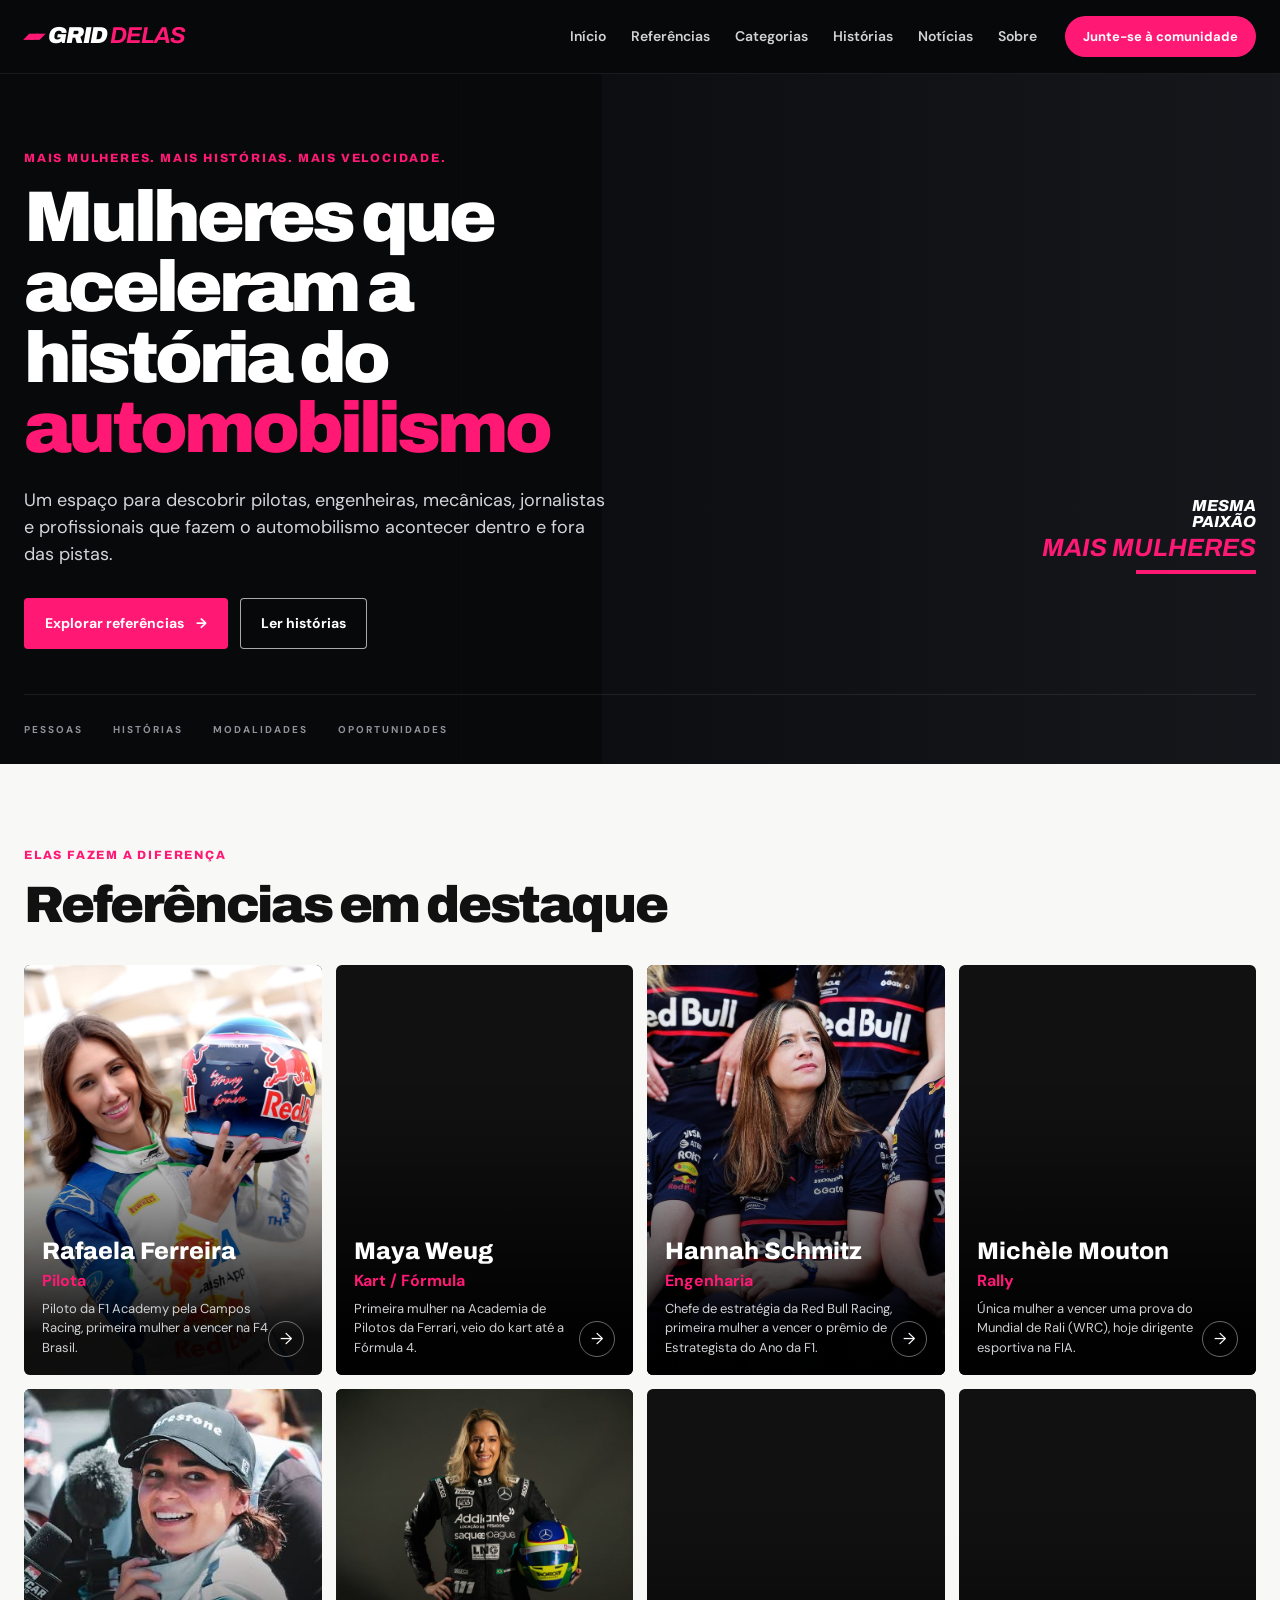
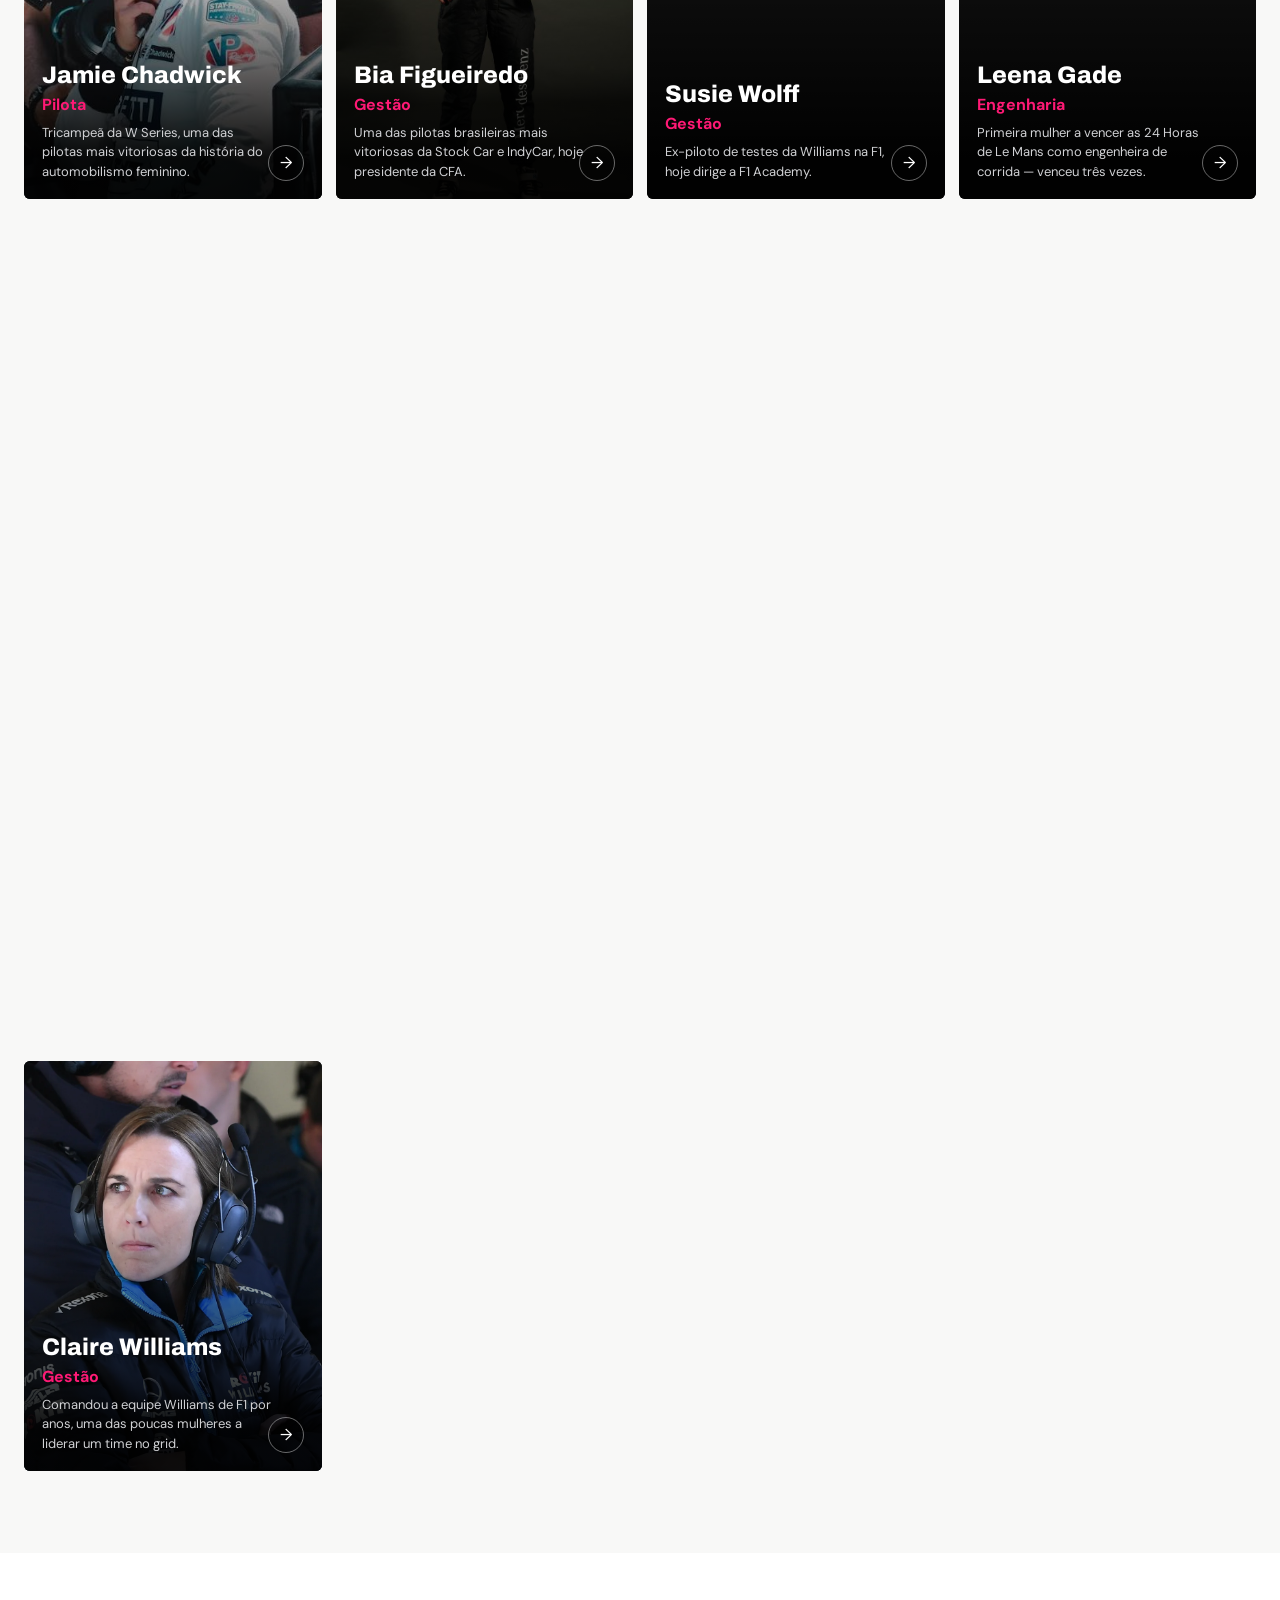
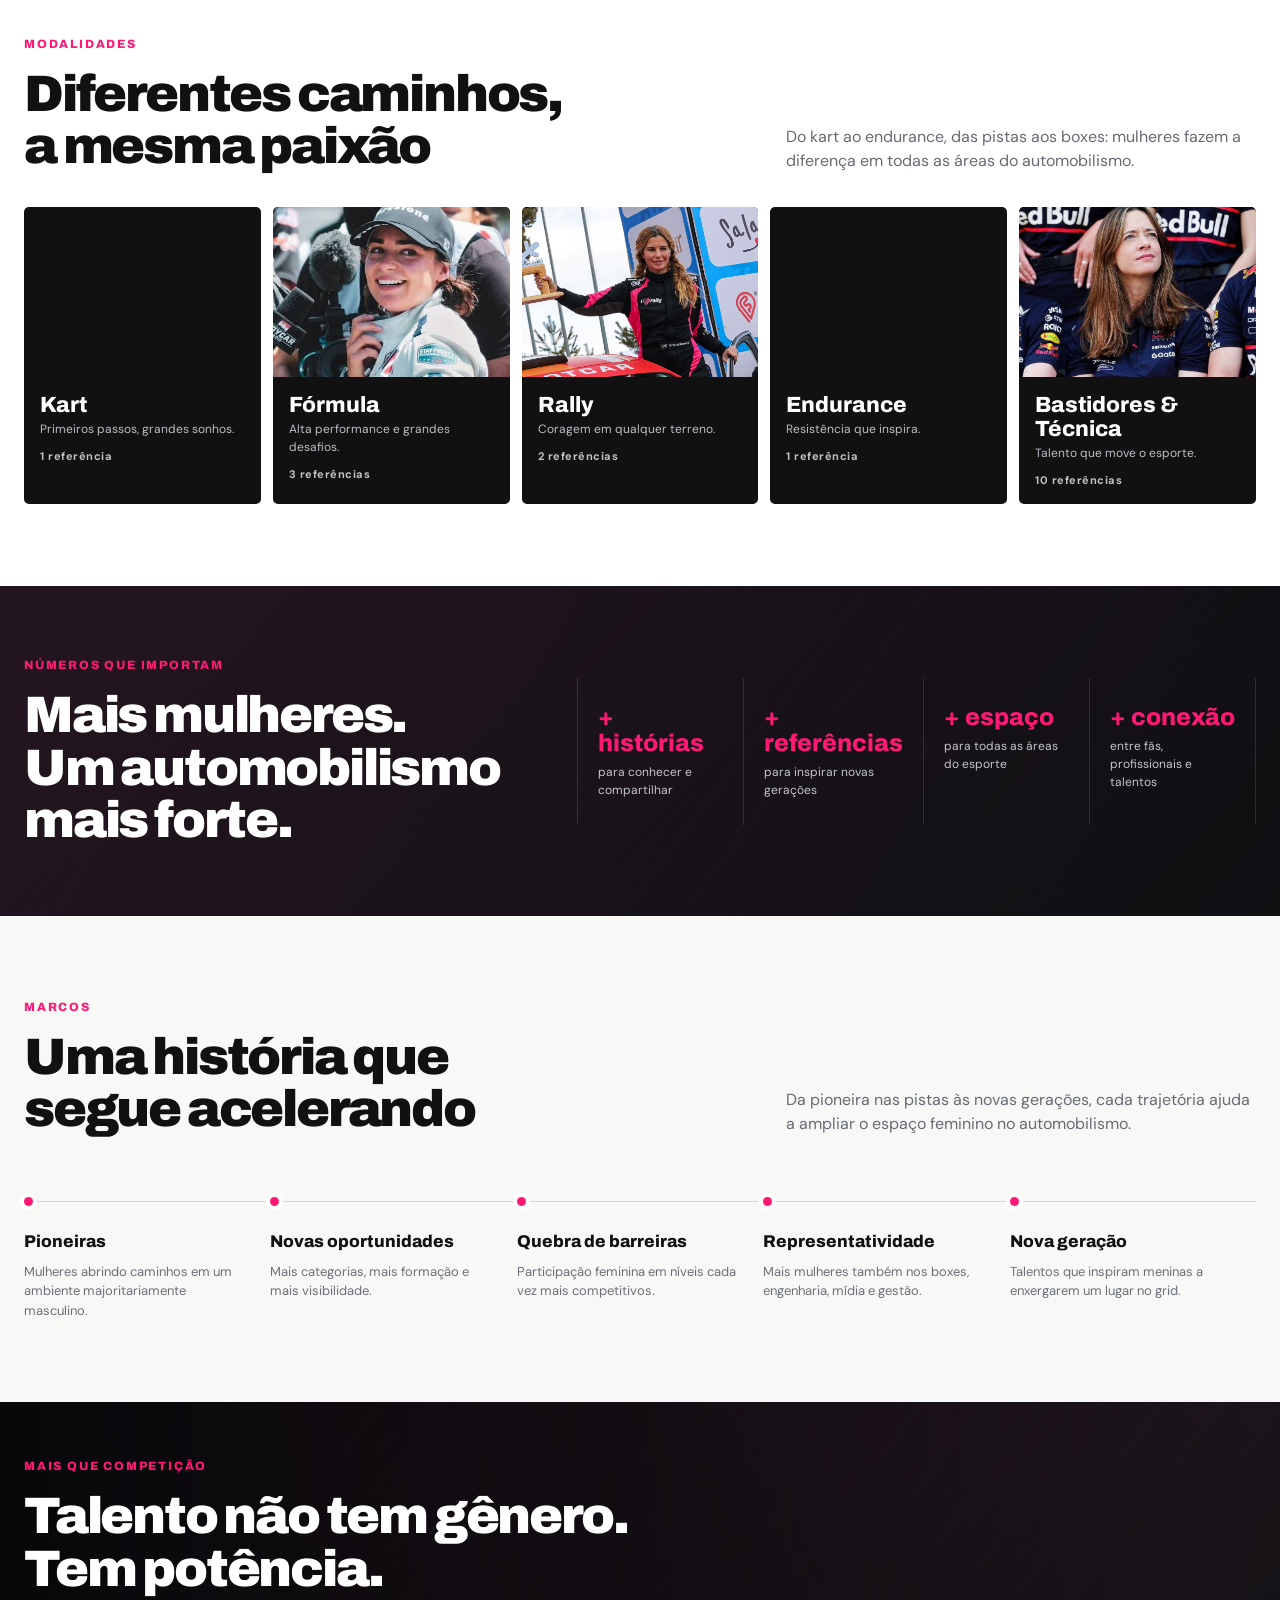
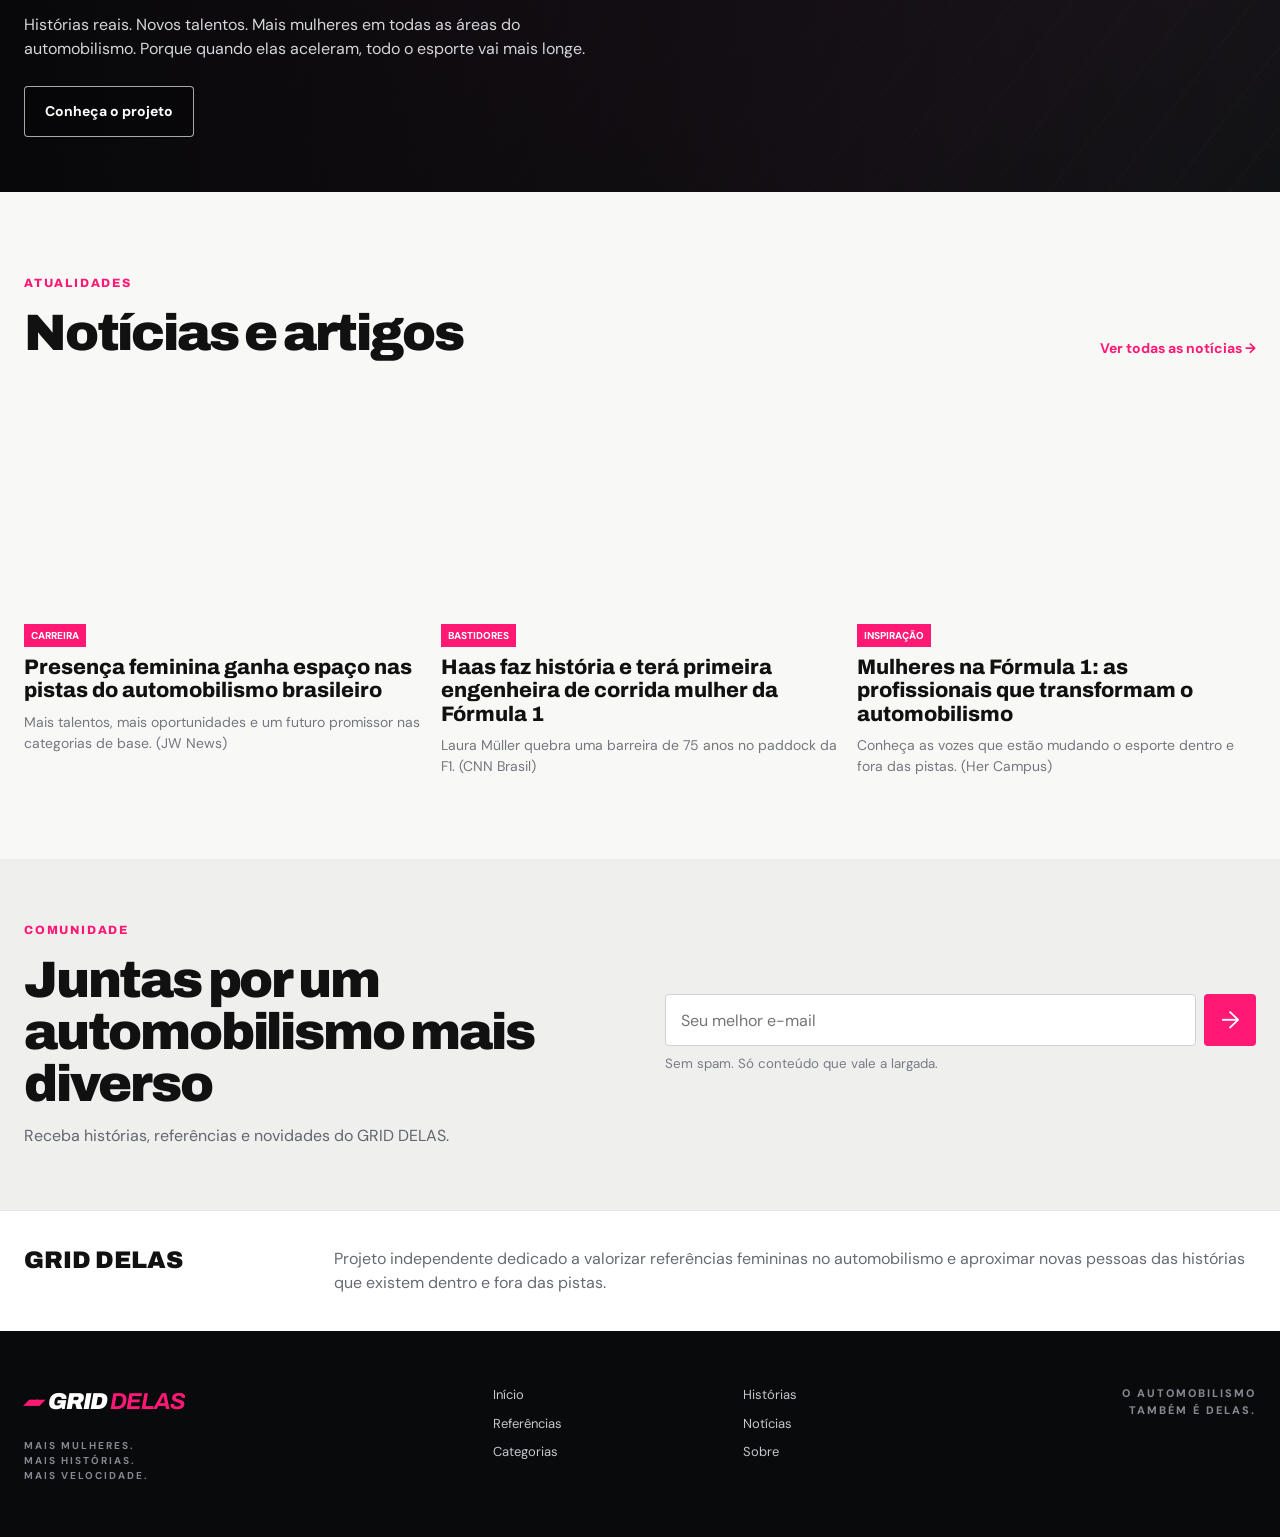
==== grid-delas-site/index.html @ 05f50311 "Give each modality its own page instead of an in-page filter Clicking Kart/Fórmula/Rally/Endurance/B" ====
<!DOCTYPE html>
<html lang="pt-BR">
<head>
  <meta charset="UTF-8" />
  <meta name="viewport" content="width=device-width, initial-scale=1.0" />
  <meta name="description" content="GRID DELAS — referências femininas no automobilismo." />
  <title>GRID DELAS | Mulheres no automobilismo</title>
  <link rel="preconnect" href="https://fonts.googleapis.com">
  <link rel="preconnect" href="https://fonts.gstatic.com" crossorigin>
  <link href="https://fonts.googleapis.com/css2?family=Archivo:wght@400;500;600;700;800;900&family=DM+Sans:wght@400;500;600;700&display=swap" rel="stylesheet">
  <link rel="stylesheet" href="styles.css" />
</head>
<body>
  <header class="site-header">
    <a class="brand" href="#inicio" aria-label="GRID DELAS">
      <span class="brand-mark">▰▰</span>
      <span>GRID <strong>DELAS</strong></span>
    </a>

    <button class="menu-toggle" aria-label="Abrir menu" aria-expanded="false">☰</button>

    <nav class="main-nav" aria-label="Navegação principal">
      <a href="#inicio">Início</a>
      <a href="#referencias">Referências</a>
      <a href="#categorias">Categorias</a>
      <a href="#historias">Histórias</a>
      <a href="#noticias">Notícias</a>
      <a href="#sobre">Sobre</a>
    </nav>

    <a class="header-cta" href="#comunidade">Junte-se à comunidade</a>
  </header>

  <main>
    <section class="hero" id="inicio">
      <div class="hero-overlay"></div>
      <div class="hero-media" style="background-image:url('https://commons.wikimedia.org/wiki/Special:FilePath/2026-08-23_Motorsport,_Gro%C3%9Fer_Preis_der_Niederlande_2026,_F1_Academy_STP_2731.jpg');background-size:cover;background-position:center"></div>

      <div class="hero-content container">
        <div class="hero-copy reveal">
          <p class="eyebrow">MAIS MULHERES. MAIS HISTÓRIAS. MAIS VELOCIDADE.</p>
          <h1>Mulheres que aceleram a história do <span>automobilismo</span></h1>
          <p class="hero-text">Um espaço para descobrir pilotas, engenheiras, mecânicas, jornalistas e profissionais que fazem o automobilismo acontecer dentro e fora das pistas.</p>
          <div class="hero-actions">
            <a class="btn btn-primary" href="#referencias">Explorar referências <span>→</span></a>
            <a class="btn btn-secondary" href="#historias">Ler histórias</a>
          </div>
        </div>

        <div class="hero-note reveal">
          <span>MESMA</span>
          <span>PAIXÃO</span>
          <strong>MAIS MULHERES</strong>
        </div>
      </div>

      <div class="hero-bottom container">
        <span>PESSOAS</span>
        <span>HISTÓRIAS</span>
        <span>MODALIDADES</span>
        <span>OPORTUNIDADES</span>
      </div>
    </section>

    <section class="section light" id="referencias">
      <div class="container">
        <div class="section-heading split">
          <div>
            <p class="eyebrow pink" id="refFilterLabel">ELAS FAZEM A DIFERENÇA</p>
            <h2>Referências em destaque</h2>
          </div>
          <button class="text-link" id="resetFilter" style="background:none;border:0;display:none;cursor:pointer">Ver todas as referências →</button>
        </div>

        <div class="reference-grid">
          <article class="profile-card reveal" data-cat="formula">
            <div class="profile-photo" style="background-image:url('img/rafaela-ferreira.jpg');background-size:cover;background-position:center 20%"></div>
            <div class="profile-gradient"></div>
            <div class="profile-content">
              <h3>Rafaela Ferreira</h3>
              <p class="role">Pilota</p>
              <p>Piloto da F1 Academy pela Campos Racing, primeira mulher a vencer na F4 Brasil.</p>
              <button class="circle-link" aria-label="Ver perfil de Rafaela Ferreira">→</button>
            </div>
          </article>

          <article class="profile-card reveal" data-cat="kart">
            <div class="profile-photo" style="background-image:url('https://commons.wikimedia.org/wiki/Special:FilePath/Maya_Weug_at_Nerdland_Festival_2026.jpg');background-size:cover;background-position:center"></div>
            <div class="profile-gradient"></div>
            <div class="profile-content">
              <h3>Maya Weug</h3>
              <p class="role">Kart / Fórmula</p>
              <p>Primeira mulher na Academia de Pilotos da Ferrari, veio do kart até a Fórmula 4.</p>
              <button class="circle-link" aria-label="Ver perfil de Maya Weug">→</button>
            </div>
          </article>

          <article class="profile-card reveal" data-cat="tecnica">
            <div class="profile-photo" style="background-image:url('img/hannah-schmitz.jpg');background-size:cover;background-position:center 20%"></div>
            <div class="profile-gradient"></div>
            <div class="profile-content">
              <h3>Hannah Schmitz</h3>
              <p class="role">Engenharia</p>
              <p>Chefe de estratégia da Red Bull Racing, primeira mulher a vencer o prêmio de Estrategista do Ano da F1.</p>
              <button class="circle-link" aria-label="Ver perfil de Hannah Schmitz">→</button>
            </div>
          </article>

          <article class="profile-card reveal" data-cat="rally">
            <div class="profile-photo" style="background-image:url('https://commons.wikimedia.org/wiki/Special:FilePath/Mich%C3%A8le_Mouton_-_1985_Welsh_Rally_(interview).jpg');background-size:cover;background-position:center"></div>
            <div class="profile-gradient"></div>
            <div class="profile-content">
              <h3>Michèle Mouton</h3>
              <p class="role">Rally</p>
              <p>Única mulher a vencer uma prova do Mundial de Rali (WRC), hoje dirigente esportiva na FIA.</p>
              <button class="circle-link" aria-label="Ver perfil de Michèle Mouton">→</button>
            </div>
          </article>

          <article class="profile-card reveal" data-cat="formula">
            <div class="profile-photo" style="background-image:url('img/jamie-chadwick.jpg');background-size:cover;background-position:center 15%"></div>
            <div class="profile-gradient"></div>
            <div class="profile-content">
              <h3>Jamie Chadwick</h3>
              <p class="role">Pilota</p>
              <p>Tricampeã da W Series, uma das pilotas mais vitoriosas da história do automobilismo feminino.</p>
              <button class="circle-link" aria-label="Ver perfil de Jamie Chadwick">→</button>
            </div>
          </article>

          <article class="profile-card reveal" data-cat="tecnica">
            <div class="profile-photo" style="background-image:url('img/bia-figueiredo.jpg');background-size:cover;background-position:center 15%"></div>
            <div class="profile-gradient"></div>
            <div class="profile-content">
              <h3>Bia Figueiredo</h3>
              <p class="role">Gestão</p>
              <p>Uma das pilotas brasileiras mais vitoriosas da Stock Car e IndyCar, hoje presidente da CFA.</p>
              <button class="circle-link" aria-label="Ver perfil de Bia Figueiredo">→</button>
            </div>
          </article>

          <article class="profile-card reveal" data-cat="tecnica">
            <div class="profile-photo" style="background-image:url('https://commons.wikimedia.org/wiki/Special:FilePath/Susie_Wolff_2022.jpg');background-size:cover;background-position:center"></div>
            <div class="profile-gradient"></div>
            <div class="profile-content">
              <h3>Susie Wolff</h3>
              <p class="role">Gestão</p>
              <p>Ex-piloto de testes da Williams na F1, hoje dirige a F1 Academy.</p>
              <button class="circle-link" aria-label="Ver perfil de Susie Wolff">→</button>
            </div>
          </article>

          <article class="profile-card reveal" data-cat="endurance">
            <div class="profile-photo" style="background-image:url('https://commons.wikimedia.org/wiki/Special:FilePath/Leena_Gade.jpg');background-size:cover;background-position:center"></div>
            <div class="profile-gradient"></div>
            <div class="profile-content">
              <h3>Leena Gade</h3>
              <p class="role">Engenharia</p>
              <p>Primeira mulher a vencer as 24 Horas de Le Mans como engenheira de corrida — venceu três vezes.</p>
              <button class="circle-link" aria-label="Ver perfil de Leena Gade">→</button>
            </div>
          </article>

          <article class="profile-card reveal" data-cat="tecnica">
            <div class="profile-photo" style="background-image:url('img/naomi-schiff.jpg');background-size:cover;background-position:center 15%"></div>
            <div class="profile-gradient"></div>
            <div class="profile-content">
              <h3>Naomi Schiff</h3>
              <p class="role">Mídia</p>
              <p>Ex-piloto de GT, hoje uma das principais vozes femininas e negras na cobertura de F1 no mundo.</p>
              <button class="circle-link" aria-label="Ver perfil de Naomi Schiff">→</button>
            </div>
          </article>

          <!-- Aguardando foto (sem licença livre disponível — precisa de foto enviada manualmente) -->
          <article class="profile-card reveal" data-cat="tecnica">
            <div class="profile-photo" style="background-image:url('img/laura-muller.jpg');background-size:cover;background-position:center 20%"></div>
            <div class="profile-gradient"></div>
            <div class="profile-content">
              <h3>Laura Müller</h3>
              <p class="role">Engenharia</p>
              <p>Primeira e única engenheira de pista da F1 em 2026, trabalha com Esteban Ocon na Haas.</p>
              <button class="circle-link" aria-label="Ver perfil de Laura Müller">→</button>
            </div>
          </article>

          <article class="profile-card reveal" data-cat="formula">
            <div class="profile-photo" style="background-image:url('img/doriane-pin.jpg');background-size:cover;background-position:center 20%"></div>
            <div class="profile-gradient"></div>
            <div class="profile-content">
              <h3>Doriane Pin</h3>
              <p class="role">Pilota</p>
              <p>Piloto reserva da Mercedes na F1, uma das principais promessas jovens do automobilismo mundial.</p>
              <button class="circle-link" aria-label="Ver perfil de Doriane Pin">→</button>
            </div>
          </article>

          <article class="profile-card reveal" data-cat="tecnica">
            <div class="profile-photo" style="background-image:url('img/mariana-becker.jpg');background-size:cover;background-position:center 20%"></div>
            <div class="profile-gradient"></div>
            <div class="profile-content">
              <h3>Mariana Becker</h3>
              <p class="role">Mídia</p>
              <p>Primeira mulher a cobrir a Fórmula 1 pela Globo, hoje comentarista in loco de todas as etapas.</p>
              <button class="circle-link" aria-label="Ver perfil de Mariana Becker">→</button>
            </div>
          </article>

          <article class="profile-card reveal" data-cat="tecnica">
            <div class="profile-photo" style="background-image:url('img/julia-guimaraes.jpg');background-size:cover;background-position:center 20%"></div>
            <div class="profile-gradient"></div>
            <div class="profile-content">
              <h3>Julia Guimarães</h3>
              <p class="role">Mídia</p>
              <p>Repórter da Fórmula 1 pela Globo na temporada 2026.</p>
              <button class="circle-link" aria-label="Ver perfil de Julia Guimarães">→</button>
            </div>
          </article>

          <article class="profile-card reveal" data-cat="tecnica">
            <div class="profile-photo" style="background-image:url('img/ellie-norman.jpg');background-size:cover;background-position:center 20%"></div>
            <div class="profile-gradient"></div>
            <div class="profile-content">
              <h3>Ellie Norman</h3>
              <p class="role">Marketing</p>
              <p>Foi diretora global de marketing e comunicação da Fórmula 1 por 5 anos, hoje é CMO da Fórmula E.</p>
              <button class="circle-link" aria-label="Ver perfil de Ellie Norman">→</button>
            </div>
          </article>

          <article class="profile-card reveal" data-cat="tecnica">
            <div class="profile-photo" style="background-image:url('img/donna-birkett-baida.jpg');background-size:cover;background-position:center 20%"></div>
            <div class="profile-gradient"></div>
            <div class="profile-content">
              <h3>Donna Birkett Baida</h3>
              <p class="role">Marketing</p>
              <p>Diretora de marketing atual da Fórmula 1.</p>
              <button class="circle-link" aria-label="Ver perfil de Donna Birkett Baida">→</button>
            </div>
          </article>

          <article class="profile-card reveal" data-cat="rally">
            <div class="profile-photo" style="background-image:url('img/burcu-cetinkaya.jpg');background-size:cover;background-position:center 20%"></div>
            <div class="profile-gradient"></div>
            <div class="profile-content">
              <h3>Burcu Çetinkaya</h3>
              <p class="role">Gestão</p>
              <p>Preside a Comissão de Mulheres no Automobilismo da FIA.</p>
              <button class="circle-link" aria-label="Ver perfil de Burcu Çetinkaya">→</button>
            </div>
          </article>

          <article class="profile-card reveal" data-cat="tecnica">
            <div class="profile-photo" style="background-image:url('img/claire-williams.webp');background-size:cover;background-position:center 20%"></div>
            <div class="profile-gradient"></div>
            <div class="profile-content">
              <h3>Claire Williams</h3>
              <p class="role">Gestão</p>
              <p>Comandou a equipe Williams de F1 por anos, uma das poucas mulheres a liderar um time no grid.</p>
              <button class="circle-link" aria-label="Ver perfil de Claire Williams">→</button>
            </div>
          </article>
        </div>
      </div>
    </section>

    <section class="section categories" id="categorias">
      <div class="container">
        <div class="section-heading split">
          <div>
            <p class="eyebrow pink">MODALIDADES</p>
            <h2>Diferentes caminhos,<br>a mesma paixão</h2>
          </div>
          <p class="section-intro">Do kart ao endurance, das pistas aos boxes: mulheres fazem a diferença em todas as áreas do automobilismo.</p>
        </div>

        <div class="category-grid">
          <a class="category-card" data-cat="kart" href="kart.html" target="_blank" rel="noopener noreferrer">
            <div class="cat-photo" style="background-image:url('https://commons.wikimedia.org/wiki/Special:FilePath/Maya_Weug_at_Nerdland_Festival_2026.jpg')"></div>
            <div class="cat-body"><h3>Kart</h3><p>Primeiros passos, grandes sonhos.</p><span class="cat-count"></span></div>
          </a>
          <a class="category-card" data-cat="formula" href="formula.html" target="_blank" rel="noopener noreferrer">
            <div class="cat-photo" style="background-image:url('img/jamie-chadwick.jpg');background-position:center 15%"></div>
            <div class="cat-body"><h3>Fórmula</h3><p>Alta performance e grandes desafios.</p><span class="cat-count"></span></div>
          </a>
          <a class="category-card" data-cat="rally" href="rally.html" target="_blank" rel="noopener noreferrer">
            <div class="cat-photo" style="background-image:url('img/burcu-cetinkaya.jpg');background-position:center 20%"></div>
            <div class="cat-body"><h3>Rally</h3><p>Coragem em qualquer terreno.</p><span class="cat-count"></span></div>
          </a>
          <a class="category-card" data-cat="endurance" href="endurance.html" target="_blank" rel="noopener noreferrer">
            <div class="cat-photo" style="background-image:url('https://commons.wikimedia.org/wiki/Special:FilePath/Leena_Gade.jpg')"></div>
            <div class="cat-body"><h3>Endurance</h3><p>Resistência que inspira.</p><span class="cat-count"></span></div>
          </a>
          <a class="category-card" data-cat="tecnica" href="tecnica.html" target="_blank" rel="noopener noreferrer">
            <div class="cat-photo" style="background-image:url('img/hannah-schmitz.jpg');background-position:center 20%"></div>
            <div class="cat-body"><h3>Bastidores & Técnica</h3><p>Talento que move o esporte.</p><span class="cat-count"></span></div>
          </a>
        </div>
      </div>
    </section>

    <section class="stats-section">
      <div class="stats-photo placeholder-photo"></div>
      <div class="container stats-wrap">
        <div class="stats-title">
          <p class="eyebrow pink">NÚMEROS QUE IMPORTAM</p>
          <h2>Mais mulheres.<br>Um automobilismo<br>mais forte.</h2>
        </div>
        <div class="stats-grid">
          <div><strong>+ histórias</strong><span>para conhecer e compartilhar</span></div>
          <div><strong>+ referências</strong><span>para inspirar novas gerações</span></div>
          <div><strong>+ espaço</strong><span>para todas as áreas do esporte</span></div>
          <div><strong>+ conexão</strong><span>entre fãs, profissionais e talentos</span></div>
        </div>
      </div>
    </section>

    <section class="section light" id="historias">
      <div class="container">
        <div class="section-heading split">
          <div>
            <p class="eyebrow pink">MARCOS</p>
            <h2>Uma história que<br>segue acelerando</h2>
          </div>
          <p class="section-intro">Da pioneira nas pistas às novas gerações, cada trajetória ajuda a ampliar o espaço feminino no automobilismo.</p>
        </div>

        <div class="timeline">
          <div class="timeline-item reveal"><span class="dot"></span><strong>Pioneiras</strong><p>Mulheres abrindo caminhos em um ambiente majoritariamente masculino.</p></div>
          <div class="timeline-item reveal"><span class="dot"></span><strong>Novas oportunidades</strong><p>Mais categorias, mais formação e mais visibilidade.</p></div>
          <div class="timeline-item reveal"><span class="dot"></span><strong>Quebra de barreiras</strong><p>Participação feminina em níveis cada vez mais competitivos.</p></div>
          <div class="timeline-item reveal"><span class="dot"></span><strong>Representatividade</strong><p>Mais mulheres também nos boxes, engenharia, mídia e gestão.</p></div>
          <div class="timeline-item reveal"><span class="dot"></span><strong>Nova geração</strong><p>Talentos que inspiram meninas a enxergarem um lugar no grid.</p></div>
        </div>
      </div>
    </section>

    <section class="manifesto-section">
      <div class="manifesto-photo placeholder-photo"></div>
      <div class="manifesto-overlay"></div>
      <div class="container manifesto-content">
        <p class="eyebrow pink">MAIS QUE COMPETIÇÃO</p>
        <h2>Talento não tem gênero.<br>Tem potência.</h2>
        <p>Histórias reais. Novos talentos. Mais mulheres em todas as áreas do automobilismo. Porque quando elas aceleram, todo o esporte vai mais longe.</p>
        <a class="btn btn-secondary light-btn" href="#sobre">Conheça o projeto</a>
      </div>
    </section>

    <section class="section light" id="noticias">
      <div class="container">
        <div class="section-heading split">
          <div>
            <p class="eyebrow pink">ATUALIDADES</p>
            <h2>Notícias e artigos</h2>
          </div>
          <a class="text-link" href="#">Ver todas as notícias →</a>
        </div>

        <div class="news-grid">
          <a class="news-card reveal" href="https://jwnews.com.br/2026/03/06/dia-da-mulher-presenca-feminina-ganha-espaco-nas-pistas-do-automobilismo-brasileiro/" target="_blank" rel="noopener noreferrer">
            <div class="news-photo" style="background-image:url('https://commons.wikimedia.org/wiki/Special:FilePath/Maya_Weug_at_Nerdland_Festival_2026.jpg');background-size:cover;background-position:center"></div>
            <span class="tag">CARREIRA</span>
            <h3>Presença feminina ganha espaço nas pistas do automobilismo brasileiro</h3>
            <p>Mais talentos, mais oportunidades e um futuro promissor nas categorias de base. (JW News)</p>
          </a>
          <a class="news-card reveal" href="https://www.cnnbrasil.com.br/esportes/automobilismo/haas-faz-historia-e-tera-primeira-engenheira-de-corrida-mulher-da-formula-1/" target="_blank" rel="noopener noreferrer">
            <div class="news-photo" style="background-image:url('https://commons.wikimedia.org/wiki/Special:FilePath/Leena_Gade.jpg');background-size:cover;background-position:center"></div>
            <span class="tag">BASTIDORES</span>
            <h3>Haas faz história e terá primeira engenheira de corrida mulher da Fórmula 1</h3>
            <p>Laura Müller quebra uma barreira de 75 anos no paddock da F1. (CNN Brasil)</p>
          </a>
          <a class="news-card reveal" href="https://www.hercampus.com/school/casper-libero/mulheres-na-formula-1-as-profissionais-que-transformam-o-automobilismo/" target="_blank" rel="noopener noreferrer">
            <div class="news-photo" style="background-image:url('https://commons.wikimedia.org/wiki/Special:FilePath/Susie_Wolff_2022.jpg');background-size:cover;background-position:center"></div>
            <span class="tag">INSPIRAÇÃO</span>
            <h3>Mulheres na Fórmula 1: as profissionais que transformam o automobilismo</h3>
            <p>Conheça as vozes que estão mudando o esporte dentro e fora das pistas. (Her Campus)</p>
          </a>
        </div>
      </div>
    </section>

    <section class="community-section" id="comunidade">
      <div class="container community-grid">
        <div>
          <p class="eyebrow pink">COMUNIDADE</p>
          <h2>Juntas por um<br>automobilismo mais diverso</h2>
          <p>Receba histórias, referências e novidades do GRID DELAS.</p>
        </div>
        <form class="newsletter" id="newsletterForm">
          <label class="sr-only" for="email">Seu melhor e-mail</label>
          <input id="email" type="email" placeholder="Seu melhor e-mail" required />
          <button type="submit" aria-label="Cadastrar e-mail">→</button>
          <small id="newsletterMessage">Sem spam. Só conteúdo que vale a largada.</small>
        </form>
      </div>
    </section>

    <section class="about-strip" id="sobre">
      <div class="container about-grid">
        <strong>GRID DELAS</strong>
        <p>Projeto independente dedicado a valorizar referências femininas no automobilismo e aproximar novas pessoas das histórias que existem dentro e fora das pistas.</p>
      </div>
    </section>
  </main>

  <footer class="site-footer">
    <div class="container footer-grid">
      <div>
        <a class="brand footer-brand" href="#inicio"><span class="brand-mark">▰▰</span><span>GRID <strong>DELAS</strong></span></a>
        <p>MAIS MULHERES.<br>MAIS HISTÓRIAS.<br>MAIS VELOCIDADE.</p>
      </div>
      <div class="footer-links"><a href="#inicio">Início</a><a href="#referencias">Referências</a><a href="#categorias">Categorias</a></div>
      <div class="footer-links"><a href="#historias">Histórias</a><a href="#noticias">Notícias</a><a href="#sobre">Sobre</a></div>
      <div class="footer-note">O AUTOMOBILISMO<br>TAMBÉM É DELAS.</div>
    </div>
  </footer>

  <script src="script.js"></script>
</body>
</html>
---- grid-delas-site/styles.css ----
:root{
  --pink:#ff1975;
  --pink-2:#ff4d96;
  --black:#08090b;
  --black-2:#111318;
  --white:#ffffff;
  --off:#f4f4f3;
  --gray:#9ea1a9;
  --line:#dedfe3;
  --max:1240px;
}
*{box-sizing:border-box;margin:0;padding:0}
html{scroll-behavior:smooth}
body{font-family:"DM Sans",sans-serif;background:var(--black);color:#111;line-height:1.5}
a{text-decoration:none;color:inherit}
button,input{font:inherit}
.container{width:min(calc(100% - 48px),var(--max));margin:auto}
.sr-only{position:absolute;width:1px;height:1px;padding:0;margin:-1px;overflow:hidden;clip:rect(0,0,0,0);white-space:nowrap;border:0}

.site-header{height:74px;background:rgba(8,9,11,.96);display:flex;align-items:center;gap:28px;padding:0 max(24px,calc((100vw - var(--max))/2));position:sticky;top:0;z-index:50;border-bottom:1px solid rgba(255,255,255,.08)}
.brand{display:flex;align-items:center;gap:10px;color:#fff;font-family:"Archivo",sans-serif;font-size:23px;font-weight:900;font-style:italic;letter-spacing:-1px;white-space:nowrap}
.brand strong{color:var(--pink)}
.brand-mark{color:var(--pink);font-size:15px;letter-spacing:-5px;transform:skew(-12deg);display:inline-block}
.main-nav{display:flex;gap:25px;margin-left:auto}
.main-nav a{color:#fff;font-size:14px;font-weight:600;opacity:.82;transition:.2s}
.main-nav a:hover{opacity:1;color:var(--pink)}
.header-cta{background:var(--pink);color:white;padding:11px 18px;border-radius:999px;font-size:13px;font-weight:700}
.menu-toggle{display:none;background:none;border:0;color:white;font-size:26px}

.hero{min-height:690px;position:relative;overflow:hidden;background:linear-gradient(90deg,#08090b 0 47%,#17181d 47% 100%)}
.hero-media{position:absolute;inset:0 0 0 36%;border-left:1px solid rgba(255,255,255,.06)}
.placeholder-photo{background-image:linear-gradient(135deg,rgba(255,25,117,.18),rgba(255,255,255,.02)),linear-gradient(120deg,#23252b,#0f1013);position:relative;overflow:hidden}
.placeholder-photo:before{content:"";position:absolute;inset:-30%;background:repeating-linear-gradient(120deg,transparent 0 46px,rgba(255,255,255,.02) 47px 48px);transform:rotate(7deg)}
.photo-label{position:absolute;right:8%;top:50%;transform:translateY(-50%);color:#fff;text-align:right;max-width:260px;z-index:2}
.photo-label span,.photo-label small{display:block;color:#b9bbc2}.photo-label strong{font:800 34px/1.05 "Archivo",sans-serif;display:block;margin:7px 0 10px}.photo-label small{font-size:12px}
.hero-overlay{position:absolute;inset:0;background:linear-gradient(90deg,rgba(8,9,11,.98) 0%,rgba(8,9,11,.93) 32%,rgba(8,9,11,.52) 60%,rgba(8,9,11,.08) 100%);z-index:1}
.hero-content{position:relative;z-index:3;min-height:620px;display:flex;align-items:center;justify-content:space-between;gap:50px}
.hero-copy{width:min(650px,60%);padding-top:30px;color:white}
.eyebrow{font-family:"Archivo",sans-serif;font-weight:800;font-size:12px;letter-spacing:1.8px;color:var(--pink);margin-bottom:15px}
.hero h1{font-family:"Archivo",sans-serif;font-weight:900;font-size:clamp(48px,5.6vw,78px);line-height:.98;letter-spacing:-4px;max-width:760px}.hero h1 span{color:var(--pink)}
.hero-text{font-size:18px;max-width:590px;color:#d3d5d9;margin:24px 0 30px}
.hero-actions{display:flex;gap:12px;flex-wrap:wrap}
.btn{display:inline-flex;align-items:center;justify-content:center;gap:12px;padding:14px 20px;border-radius:4px;font-weight:700;font-size:14px;border:1px solid transparent;transition:.2s}.btn-primary{background:var(--pink);color:white}.btn-primary:hover{transform:translateY(-2px);background:var(--pink-2)}.btn-secondary{border-color:rgba(255,255,255,.65);color:white;background:rgba(8,9,11,.24)}
.hero-note{align-self:flex-end;margin-bottom:120px;color:#fff;text-align:right;transform:rotate(-7deg);font-family:"Archivo",sans-serif;font-style:italic;font-weight:800;line-height:1;position:relative}.hero-note span,.hero-note strong{display:block}.hero-note strong{color:var(--pink);font-size:25px;margin-top:5px}.hero-note:after{content:"";display:block;width:120px;height:4px;background:var(--pink);margin:10px 0 0 auto}
.hero-bottom{height:70px;position:relative;z-index:3;border-top:1px solid rgba(255,255,255,.08);display:flex;align-items:center;gap:30px;color:#8f9299;font-size:10px;letter-spacing:2px;font-weight:700}

.section{padding:82px 0}.light{background:#f8f8f7}.section-heading{margin-bottom:34px}.split{display:flex;align-items:end;justify-content:space-between;gap:30px}.section-heading h2,.community-section h2,.manifesto-content h2,.stats-title h2{font-family:"Archivo",sans-serif;font-weight:900;letter-spacing:-2.2px;font-size:clamp(34px,4vw,56px);line-height:1.02}.pink{color:var(--pink)}.text-link{color:var(--pink);font-weight:700;font-size:14px}.section-intro{max-width:470px;color:#666b73}

.reference-grid{display:grid;grid-template-columns:repeat(4,1fr);gap:14px}.profile-card{min-height:410px;border-radius:6px;overflow:hidden;position:relative;background:#111;color:#fff}.profile-photo{position:absolute;inset:0}.profile-photo span,.cat-photo span,.news-photo span{position:absolute;inset:auto 15px 15px auto;color:rgba(255,255,255,.42);font-size:11px}.profile-gradient{position:absolute;inset:0;background:linear-gradient(180deg,transparent 25%,rgba(0,0,0,.12) 40%,rgba(0,0,0,.94) 90%)}.profile-content{position:absolute;inset:auto 18px 18px;z-index:2}.profile-content h3{font:800 24px/1 "Archivo",sans-serif}.role{color:var(--pink);font-weight:700;margin:6px 0}.profile-content p:not(.role){color:#d0d1d4;font-size:13px;max-width:88%}.circle-link{position:absolute;right:0;bottom:0;width:36px;height:36px;border-radius:50%;border:1px solid rgba(255,255,255,.4);background:transparent;color:#fff}

.categories{background:#fff}.category-grid{display:grid;grid-template-columns:repeat(5,1fr);gap:12px}.category-card{background:#111;color:white;border-radius:5px;overflow:hidden;border:0;text-align:left;cursor:pointer;padding:0;display:flex;flex-direction:column;transition:.2s}.category-card .cat-photo{height:170px;background-size:cover;background-position:center;transition:.2s}.category-card:hover .cat-photo{filter:brightness(.8)}.category-card .cat-body{padding:16px}.category-card h3{font:800 22px "Archivo",sans-serif}.category-card p{font-size:12px;color:#bbbfc6;margin-top:3px}.category-card:hover{background:var(--pink)}.category-card:hover p{color:rgba(255,255,255,.85)}.category-card .cat-count{display:block;font-size:11px;font-weight:700;letter-spacing:.5px;margin-top:10px;opacity:.75}

.stats-section{position:relative;background:#0c0d10;color:#fff;overflow:hidden}.stats-photo{position:absolute;inset:0;opacity:.38}.stats-wrap{min-height:330px;position:relative;z-index:2;display:grid;grid-template-columns:1fr 1.35fr;gap:50px;align-items:center}.stats-grid{display:grid;grid-template-columns:repeat(4,1fr);border-left:1px solid rgba(255,255,255,.12)}.stats-grid div{padding:26px 20px;border-right:1px solid rgba(255,255,255,.12)}.stats-grid strong{display:block;color:var(--pink);font:800 24px "Archivo",sans-serif}.stats-grid span{display:block;color:#c4c6cb;font-size:12px;margin-top:7px}

.timeline{display:grid;grid-template-columns:repeat(5,1fr);border-top:1px solid #d5d6da;margin-top:65px}.timeline-item{padding:28px 20px 0 0;position:relative}.dot{width:9px;height:9px;background:var(--pink);border-radius:50%;position:absolute;top:-5px;left:0;box-shadow:0 0 0 4px #fff}.timeline-item strong{font:800 17px "Archivo",sans-serif}.timeline-item p{font-size:13px;color:#6c7078;margin-top:8px}

.manifesto-section{min-height:390px;position:relative;color:#fff;display:flex;align-items:center;overflow:hidden}.manifesto-photo{position:absolute;inset:0}.manifesto-overlay{position:absolute;inset:0;background:linear-gradient(90deg,rgba(6,7,9,.98),rgba(6,7,9,.72) 50%,rgba(6,7,9,.18))}.manifesto-content{position:relative;z-index:2}.manifesto-content p:not(.eyebrow){max-width:590px;color:#d4d6da;margin:18px 0 25px}.light-btn{background:rgba(0,0,0,.24)}

.news-grid{display:grid;grid-template-columns:repeat(3,1fr);gap:18px}.news-photo{height:215px;border-radius:6px;margin-bottom:14px}.tag{display:inline-block;background:var(--pink);color:#fff;font-size:10px;font-weight:800;padding:4px 7px;margin-bottom:9px}.news-card h3{font:800 21px/1.1 "Archivo",sans-serif}.news-card p{color:#74777d;font-size:14px;margin-top:9px}

.community-section{background:#efefee;padding:62px 0}.community-grid{display:grid;grid-template-columns:1fr 1fr;align-items:center;gap:50px}.community-grid>div>p:last-child{color:#62666e;margin-top:14px}.newsletter{display:grid;grid-template-columns:1fr 52px;gap:8px}.newsletter input{height:52px;border:1px solid #d0d2d6;border-radius:4px;padding:0 15px;background:white}.newsletter button{border:0;background:var(--pink);color:white;border-radius:4px;font-size:24px}.newsletter small{grid-column:1/-1;color:#777c84}

.about-strip{background:#fff;border-top:1px solid #e4e4e4;padding:36px 0}.about-grid{display:grid;grid-template-columns:260px 1fr;gap:50px}.about-grid strong{font:900 24px "Archivo",sans-serif}.about-grid p{color:#666b73}

.site-footer{background:#090a0c;color:#fff;padding:54px 0}.footer-grid{display:grid;grid-template-columns:2fr 1fr 1fr 1.2fr;gap:30px}.footer-brand{margin-bottom:18px}.footer-grid>div:first-child p{font-size:10px;letter-spacing:2px;color:#858890;font-weight:700}.footer-links{display:flex;flex-direction:column;gap:9px;font-size:13px;color:#c5c7cc}.footer-note{text-align:right;color:#858890;font-size:11px;letter-spacing:2px;font-weight:800}

.reveal{opacity:0;transform:translateY(18px);transition:opacity .55s ease,transform .55s ease}.reveal.visible{opacity:1;transform:none}

@media (max-width:1000px){
  .main-nav,.header-cta{display:none}.menu-toggle{display:block;margin-left:auto}.main-nav.open{display:flex;position:absolute;top:74px;left:0;right:0;background:#0b0c0f;flex-direction:column;padding:20px 24px;border-top:1px solid rgba(255,255,255,.08)}
  .hero-media{left:0;opacity:.55}.hero-overlay{background:linear-gradient(90deg,rgba(8,9,11,.98),rgba(8,9,11,.78))}.hero-copy{width:78%}.hero-note{display:none}
  .reference-grid{grid-template-columns:repeat(2,1fr)}.category-grid{grid-template-columns:repeat(2,1fr)}.category-card:last-child{grid-column:span 2}.stats-wrap{grid-template-columns:1fr;padding:55px 0}.stats-grid{border-left:0}.timeline{grid-template-columns:1fr;border-top:0}.timeline-item{border-left:1px solid #ddd;padding:0 0 30px 25px}.dot{left:-5px;top:3px}.news-grid{grid-template-columns:1fr 1fr}.news-card:last-child{grid-column:span 2}.community-grid{grid-template-columns:1fr}.footer-grid{grid-template-columns:2fr 1fr 1fr}.footer-note{display:none}
}
@media (max-width:640px){
  .container{width:min(calc(100% - 30px),var(--max))}.site-header{height:66px;padding:0 15px}.main-nav.open{top:66px}.brand{font-size:20px}.hero{min-height:720px}.hero-content{min-height:650px;align-items:flex-end;padding-bottom:70px}.hero-copy{width:100%}.hero h1{font-size:47px;letter-spacing:-2.5px}.hero-text{font-size:16px}.hero-bottom{gap:12px;overflow:hidden;white-space:nowrap}.split{align-items:flex-start;flex-direction:column}.reference-grid,.category-grid,.news-grid{grid-template-columns:1fr}.category-card:last-child,.news-card:last-child{grid-column:auto}.stats-grid{grid-template-columns:1fr 1fr}.stats-grid div{border:1px solid rgba(255,255,255,.1)}.about-grid{grid-template-columns:1fr}.footer-grid{grid-template-columns:1fr 1fr}.footer-grid>div:first-child{grid-column:1/-1}
}
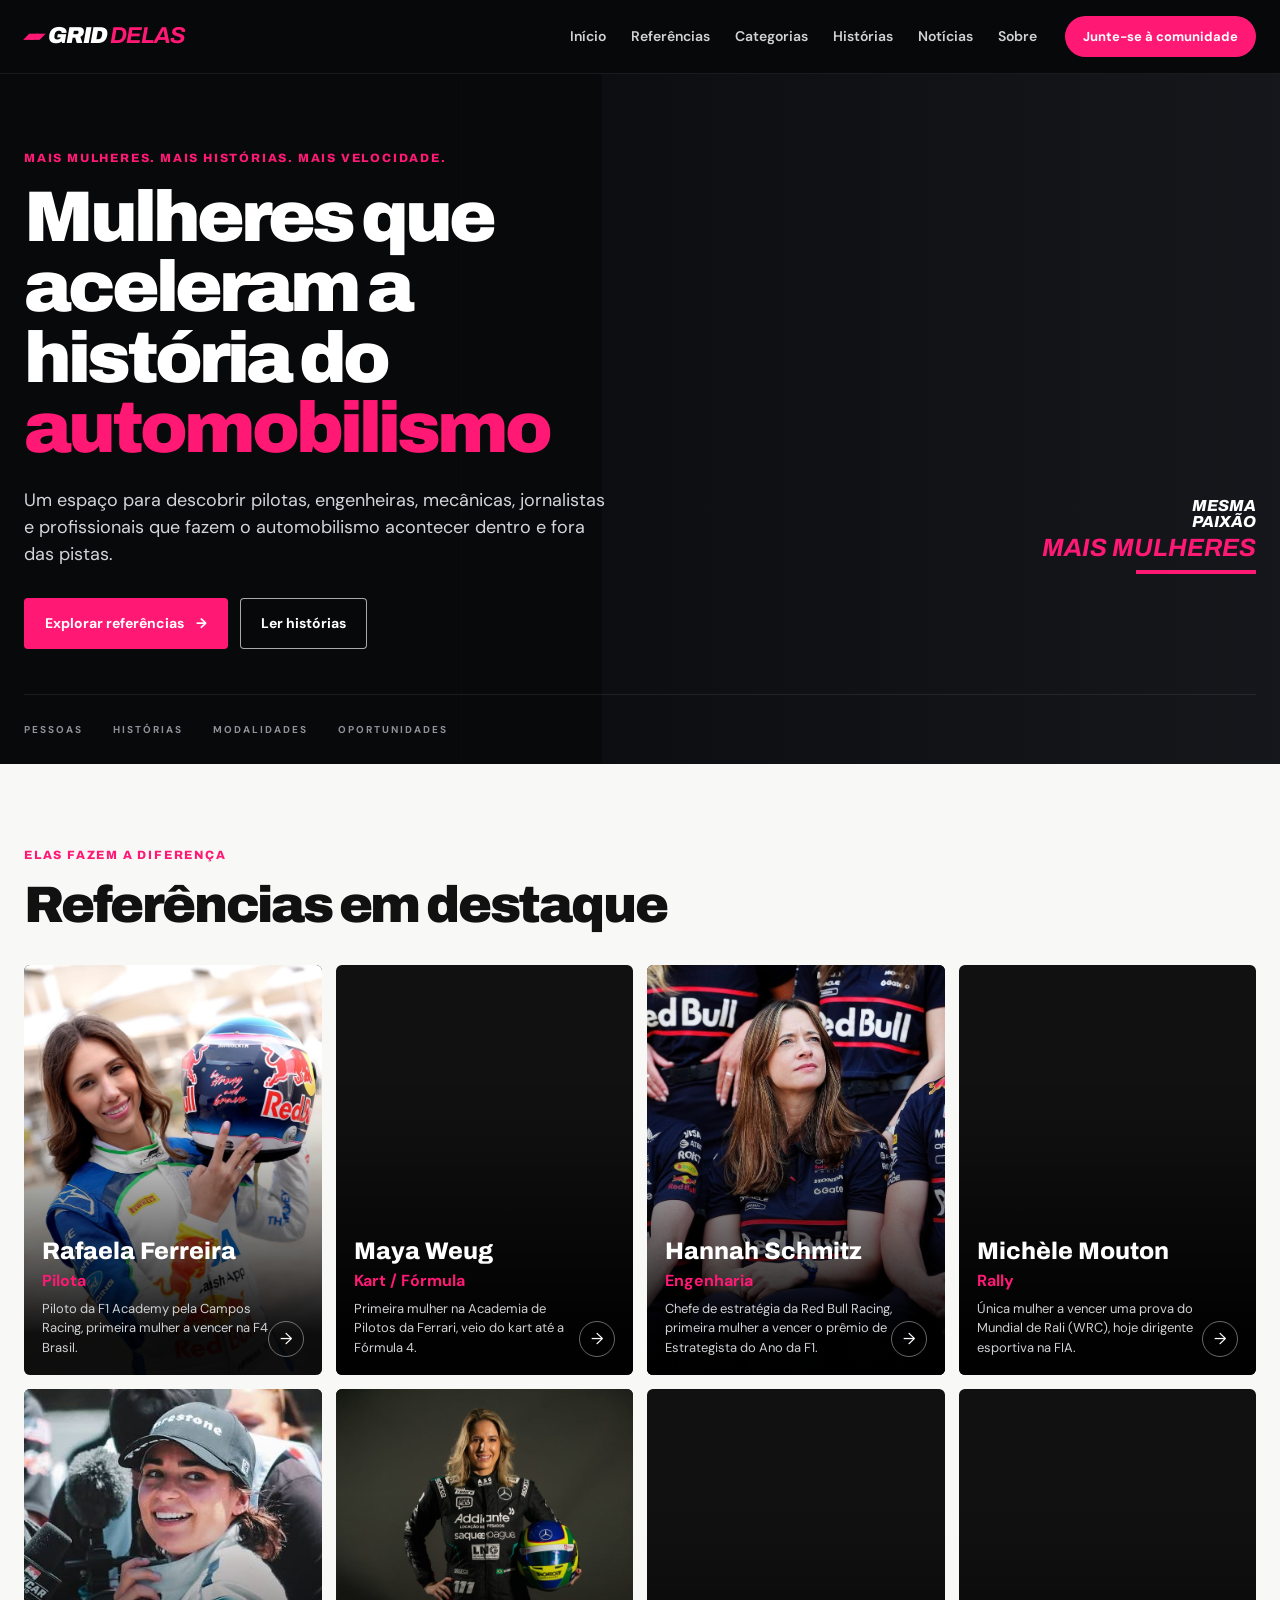
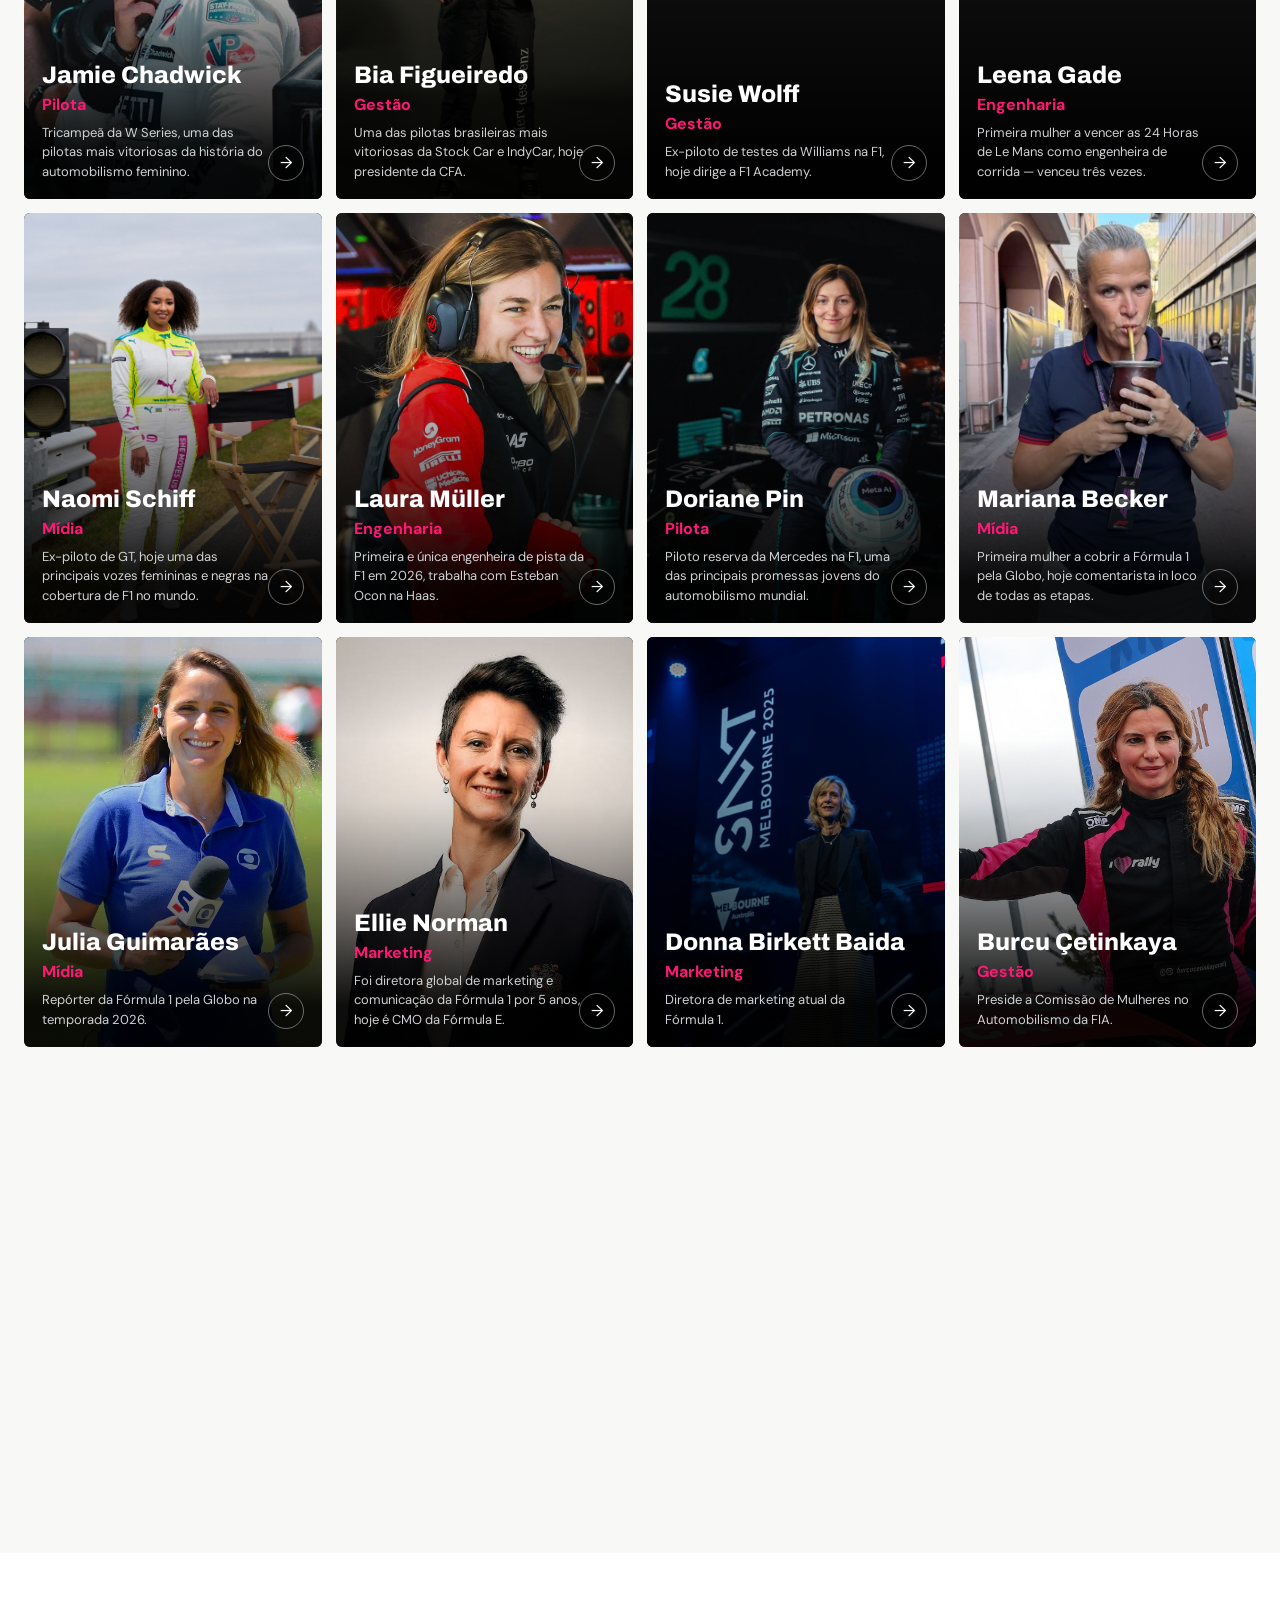
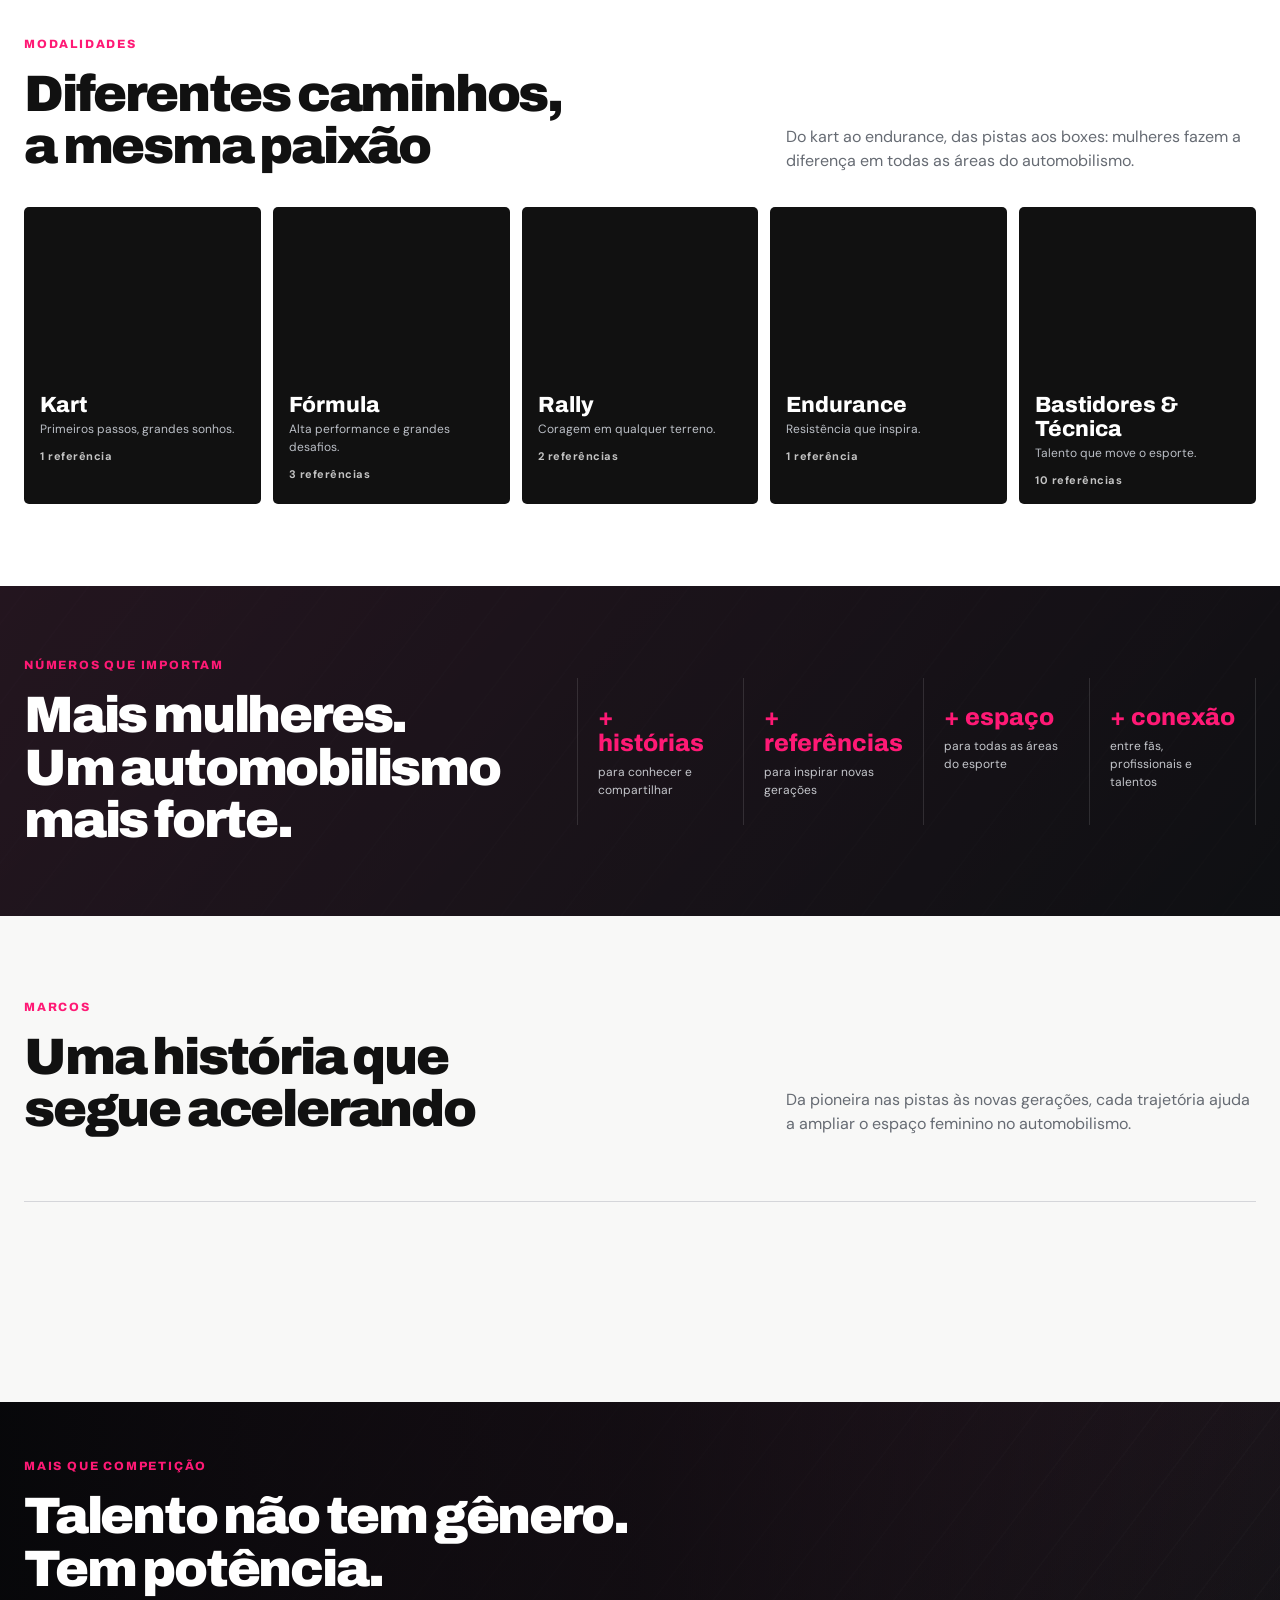
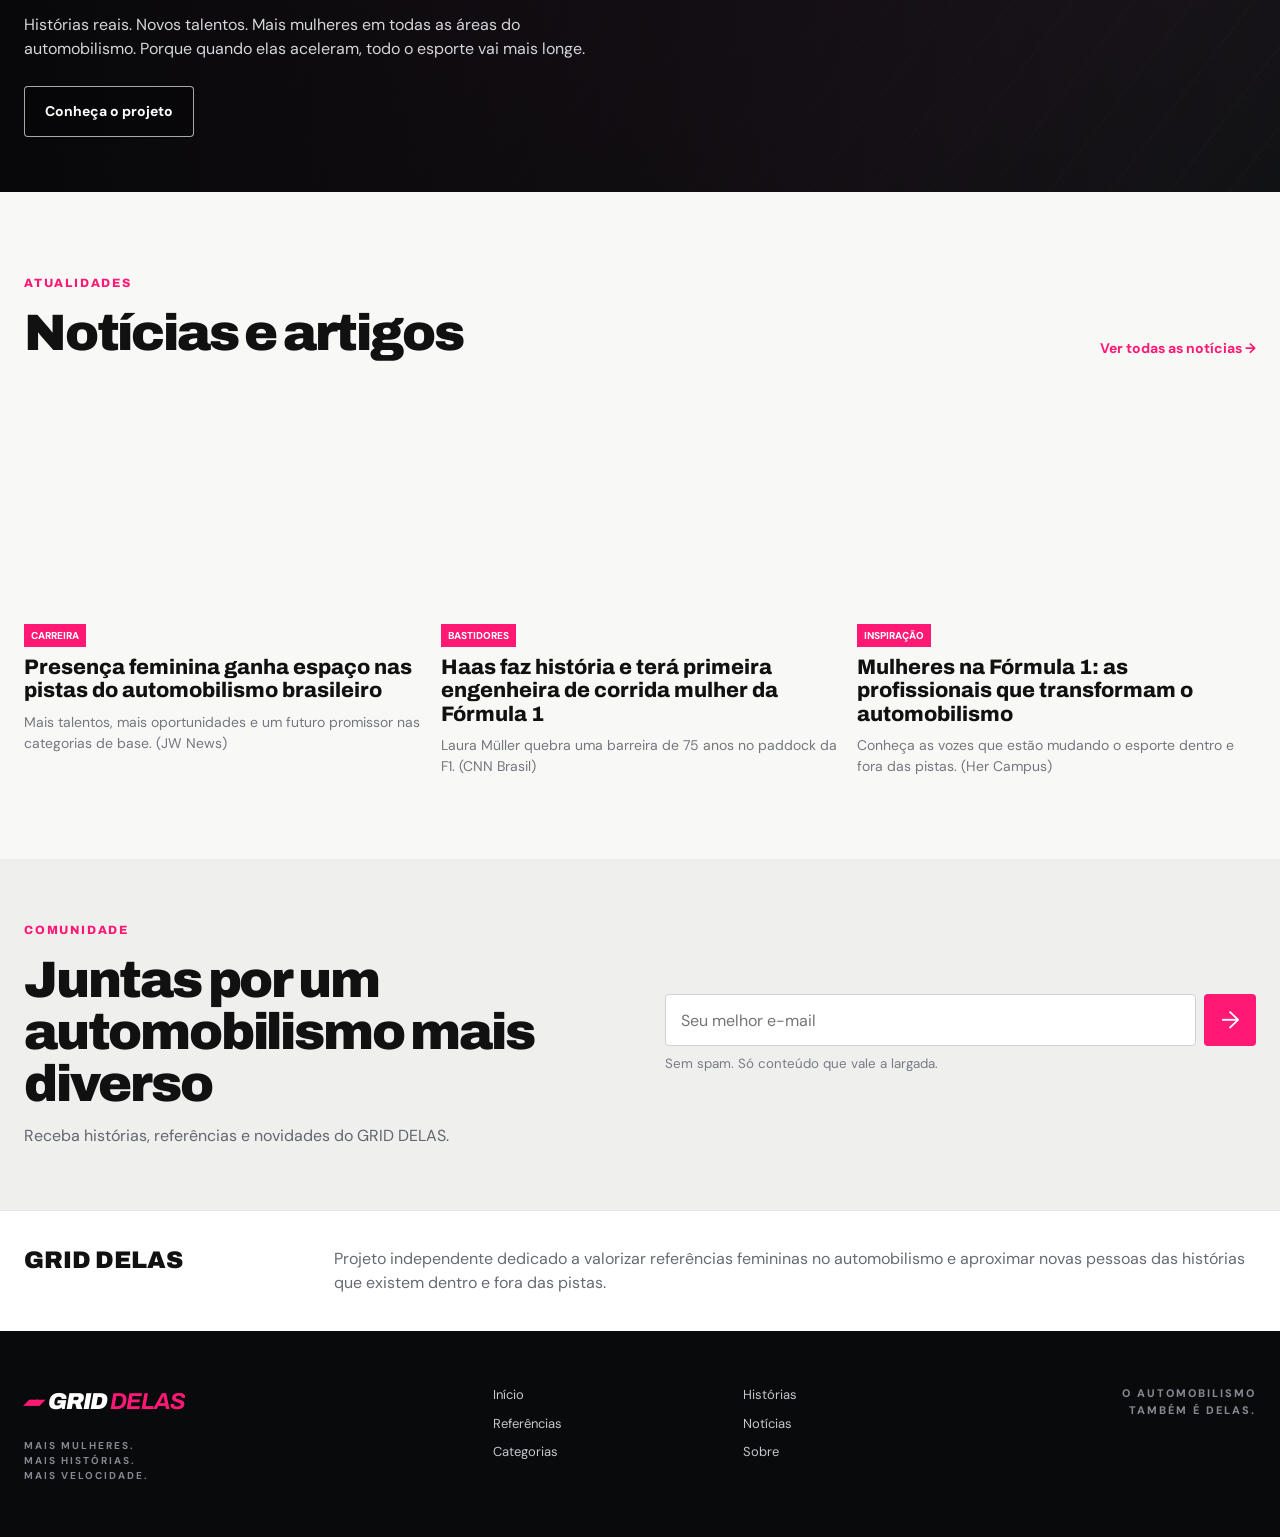
==== commit 8fa04b77: "Expand Rally, Endurance, Técnica; swap homepage category covers to car photos Rally: +Enni Mälkönen," ====
--- a/grid-delas-site/index.html
+++ b/grid-delas-site/index.html
@@ -276,23 +276,23 @@
 
         <div class="category-grid">
           <a class="category-card" data-cat="kart" href="kart.html" target="_blank" rel="noopener noreferrer">
-            <div class="cat-photo" style="background-image:url('https://commons.wikimedia.org/wiki/Special:FilePath/Maya_Weug_at_Nerdland_Festival_2026.jpg')"></div>
+            <div class="cat-photo" style="background-image:url('https://commons.wikimedia.org/wiki/Special:FilePath/Kart_Racing_at_Karting_North_East_-_geograph.org.uk_-_483452.jpg')"></div>
             <div class="cat-body"><h3>Kart</h3><p>Primeiros passos, grandes sonhos.</p><span class="cat-count"></span></div>
           </a>
           <a class="category-card" data-cat="formula" href="formula.html" target="_blank" rel="noopener noreferrer">
-            <div class="cat-photo" style="background-image:url('img/jamie-chadwick.jpg');background-position:center 15%"></div>
+            <div class="cat-photo" style="background-image:url('https://commons.wikimedia.org/wiki/Special:FilePath/2026-08-23_Motorsport,_Gro%C3%9Fer_Preis_der_Niederlande_2026,_F1_Academy_STP_2790.jpg')"></div>
             <div class="cat-body"><h3>Fórmula</h3><p>Alta performance e grandes desafios.</p><span class="cat-count"></span></div>
           </a>
           <a class="category-card" data-cat="rally" href="rally.html" target="_blank" rel="noopener noreferrer">
-            <div class="cat-photo" style="background-image:url('img/burcu-cetinkaya.jpg');background-position:center 20%"></div>
+            <div class="cat-photo" style="background-image:url('https://commons.wikimedia.org/wiki/Special:FilePath/Adac_Rallye_Deutschland_2015_(121922709).jpeg')"></div>
             <div class="cat-body"><h3>Rally</h3><p>Coragem em qualquer terreno.</p><span class="cat-count"></span></div>
           </a>
           <a class="category-card" data-cat="endurance" href="endurance.html" target="_blank" rel="noopener noreferrer">
-            <div class="cat-photo" style="background-image:url('https://commons.wikimedia.org/wiki/Special:FilePath/Leena_Gade.jpg')"></div>
+            <div class="cat-photo" style="background-image:url('https://commons.wikimedia.org/wiki/Special:FilePath/Toyota_GR010_Hybrid_2023_Le_Mans_hypercar_(53048168926).jpg')"></div>
             <div class="cat-body"><h3>Endurance</h3><p>Resistência que inspira.</p><span class="cat-count"></span></div>
           </a>
           <a class="category-card" data-cat="tecnica" href="tecnica.html" target="_blank" rel="noopener noreferrer">
-            <div class="cat-photo" style="background-image:url('img/hannah-schmitz.jpg');background-position:center 20%"></div>
+            <div class="cat-photo" style="background-image:url('https://commons.wikimedia.org/wiki/Special:FilePath/2011_British_GP_-_Lotus_garage.jpg')"></div>
             <div class="cat-body"><h3>Bastidores & Técnica</h3><p>Talento que move o esporte.</p><span class="cat-count"></span></div>
           </a>
         </div>
--- a/grid-delas-site/styles.css
+++ b/grid-delas-site/styles.css
@@ -48,6 +48,11 @@
 
 .reference-grid{display:grid;grid-template-columns:repeat(4,1fr);gap:14px}.profile-card{min-height:410px;border-radius:6px;overflow:hidden;position:relative;background:#111;color:#fff}.profile-photo{position:absolute;inset:0}.profile-photo span,.cat-photo span,.news-photo span{position:absolute;inset:auto 15px 15px auto;color:rgba(255,255,255,.42);font-size:11px}.profile-gradient{position:absolute;inset:0;background:linear-gradient(180deg,transparent 25%,rgba(0,0,0,.12) 40%,rgba(0,0,0,.94) 90%)}.profile-content{position:absolute;inset:auto 18px 18px;z-index:2}.profile-content h3{font:800 24px/1 "Archivo",sans-serif}.role{color:var(--pink);font-weight:700;margin:6px 0}.profile-content p:not(.role){color:#d0d1d4;font-size:13px;max-width:88%}.circle-link{position:absolute;right:0;bottom:0;width:36px;height:36px;border-radius:50%;border:1px solid rgba(255,255,255,.4);background:transparent;color:#fff}
 
+/* Category pages only (kart.html etc.) — plain name + text cards, no photo. */
+.list-grid{display:grid;grid-template-columns:repeat(3,1fr);gap:14px}.list-card{background:#111;color:#fff;border-radius:6px;padding:20px}.list-card h3{font:800 20px/1.1 "Archivo",sans-serif}.list-card .role{color:var(--pink);font-weight:700;margin:6px 0;font-size:13px}.list-card p:not(.role){color:#c7c9cd;font-size:13px;line-height:1.5}
+@media (max-width:1000px){.list-grid{grid-template-columns:repeat(2,1fr)}}
+@media (max-width:640px){.list-grid{grid-template-columns:1fr}}
+
 .categories{background:#fff}.category-grid{display:grid;grid-template-columns:repeat(5,1fr);gap:12px}.category-card{background:#111;color:white;border-radius:5px;overflow:hidden;border:0;text-align:left;cursor:pointer;padding:0;display:flex;flex-direction:column;transition:.2s}.category-card .cat-photo{height:170px;background-size:cover;background-position:center;transition:.2s}.category-card:hover .cat-photo{filter:brightness(.8)}.category-card .cat-body{padding:16px}.category-card h3{font:800 22px "Archivo",sans-serif}.category-card p{font-size:12px;color:#bbbfc6;margin-top:3px}.category-card:hover{background:var(--pink)}.category-card:hover p{color:rgba(255,255,255,.85)}.category-card .cat-count{display:block;font-size:11px;font-weight:700;letter-spacing:.5px;margin-top:10px;opacity:.75}
 
 .stats-section{position:relative;background:#0c0d10;color:#fff;overflow:hidden}.stats-photo{position:absolute;inset:0;opacity:.38}.stats-wrap{min-height:330px;position:relative;z-index:2;display:grid;grid-template-columns:1fr 1.35fr;gap:50px;align-items:center}.stats-grid{display:grid;grid-template-columns:repeat(4,1fr);border-left:1px solid rgba(255,255,255,.12)}.stats-grid div{padding:26px 20px;border-right:1px solid rgba(255,255,255,.12)}.stats-grid strong{display:block;color:var(--pink);font:800 24px "Archivo",sans-serif}.stats-grid span{display:block;color:#c4c6cb;font-size:12px;margin-top:7px}
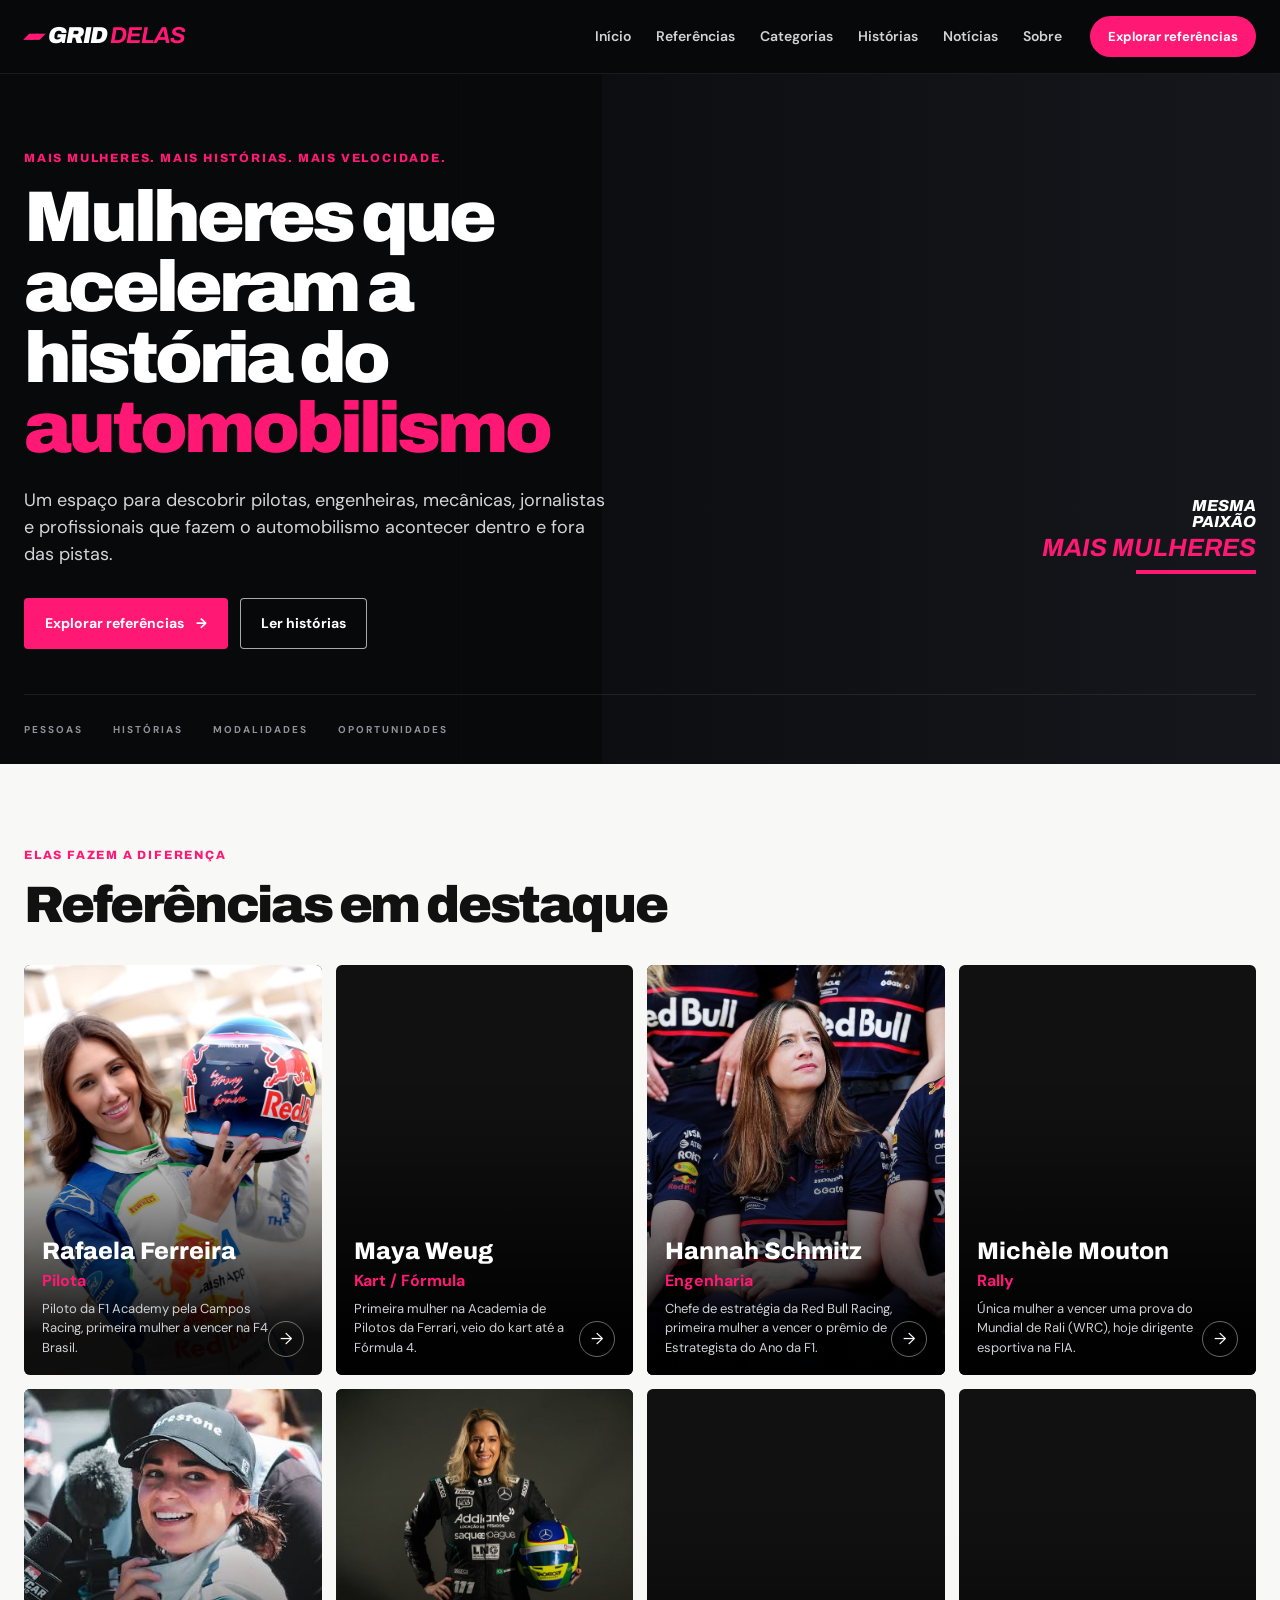
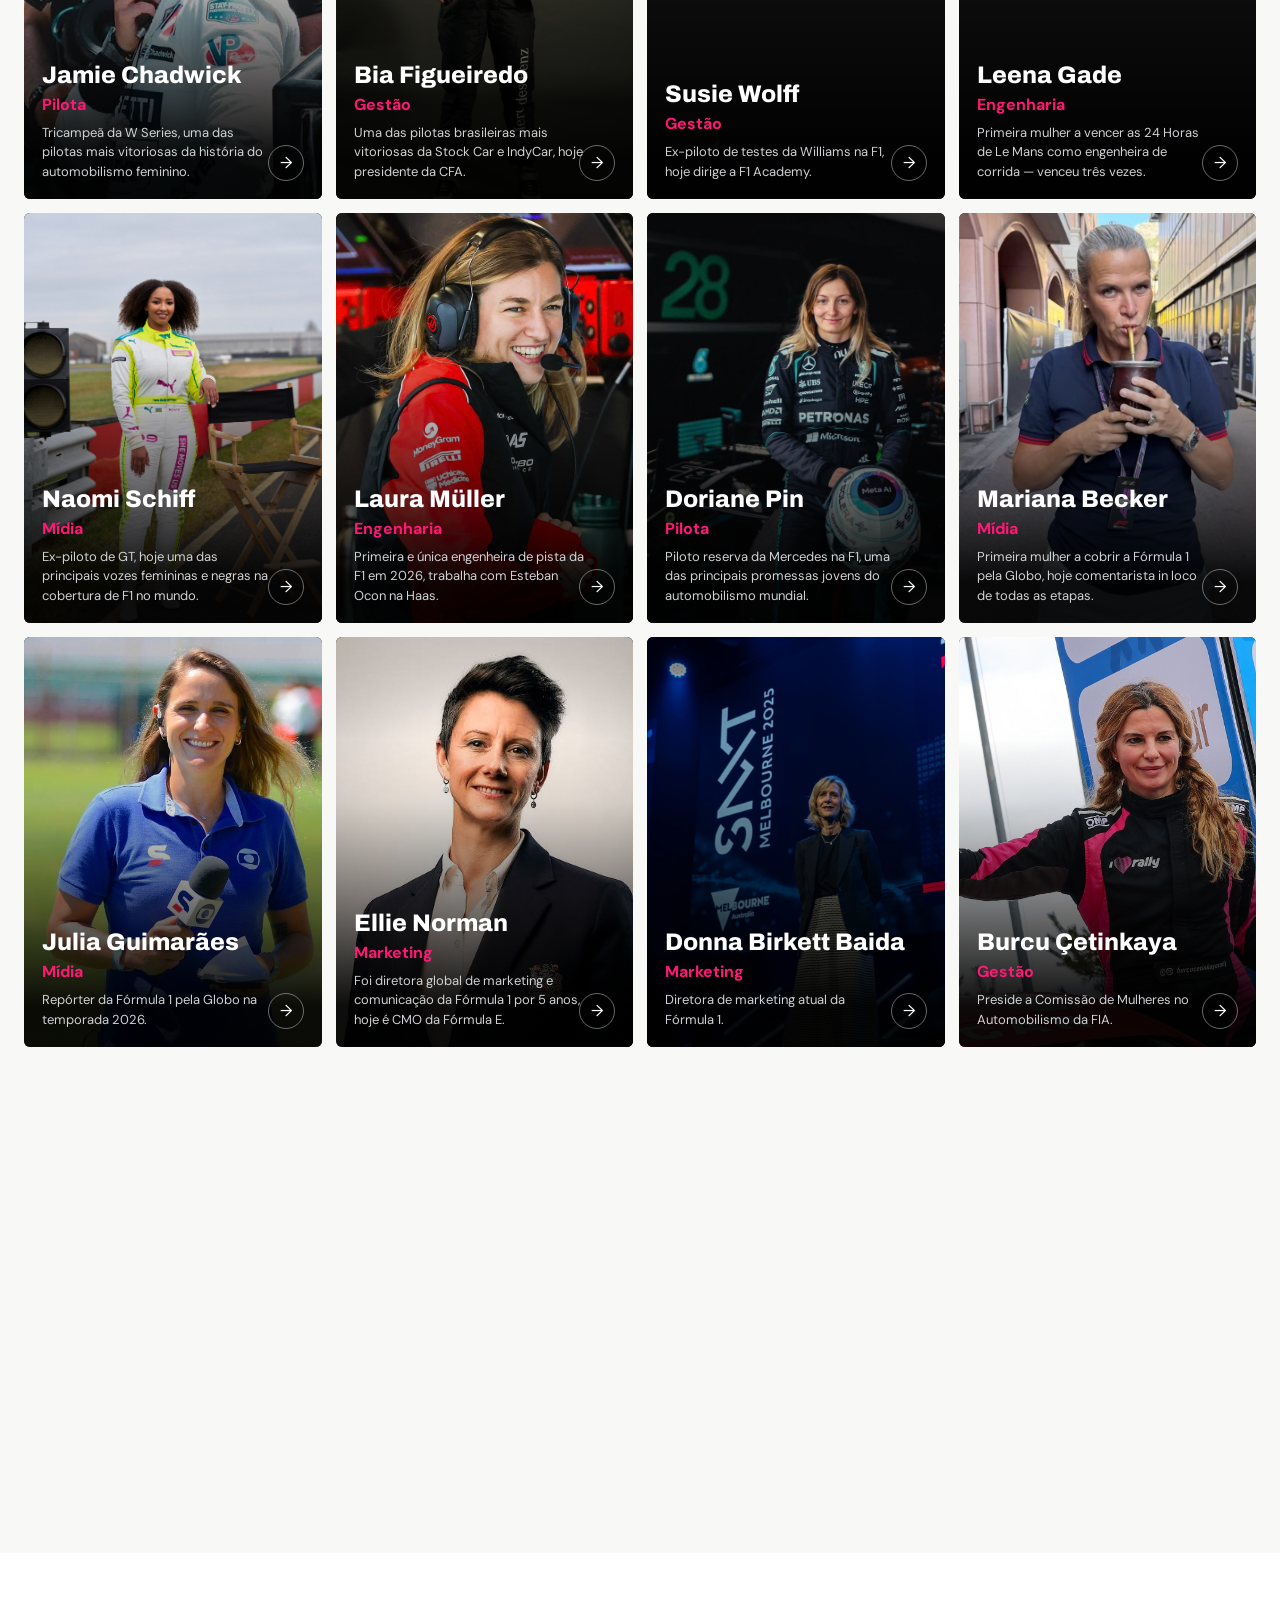
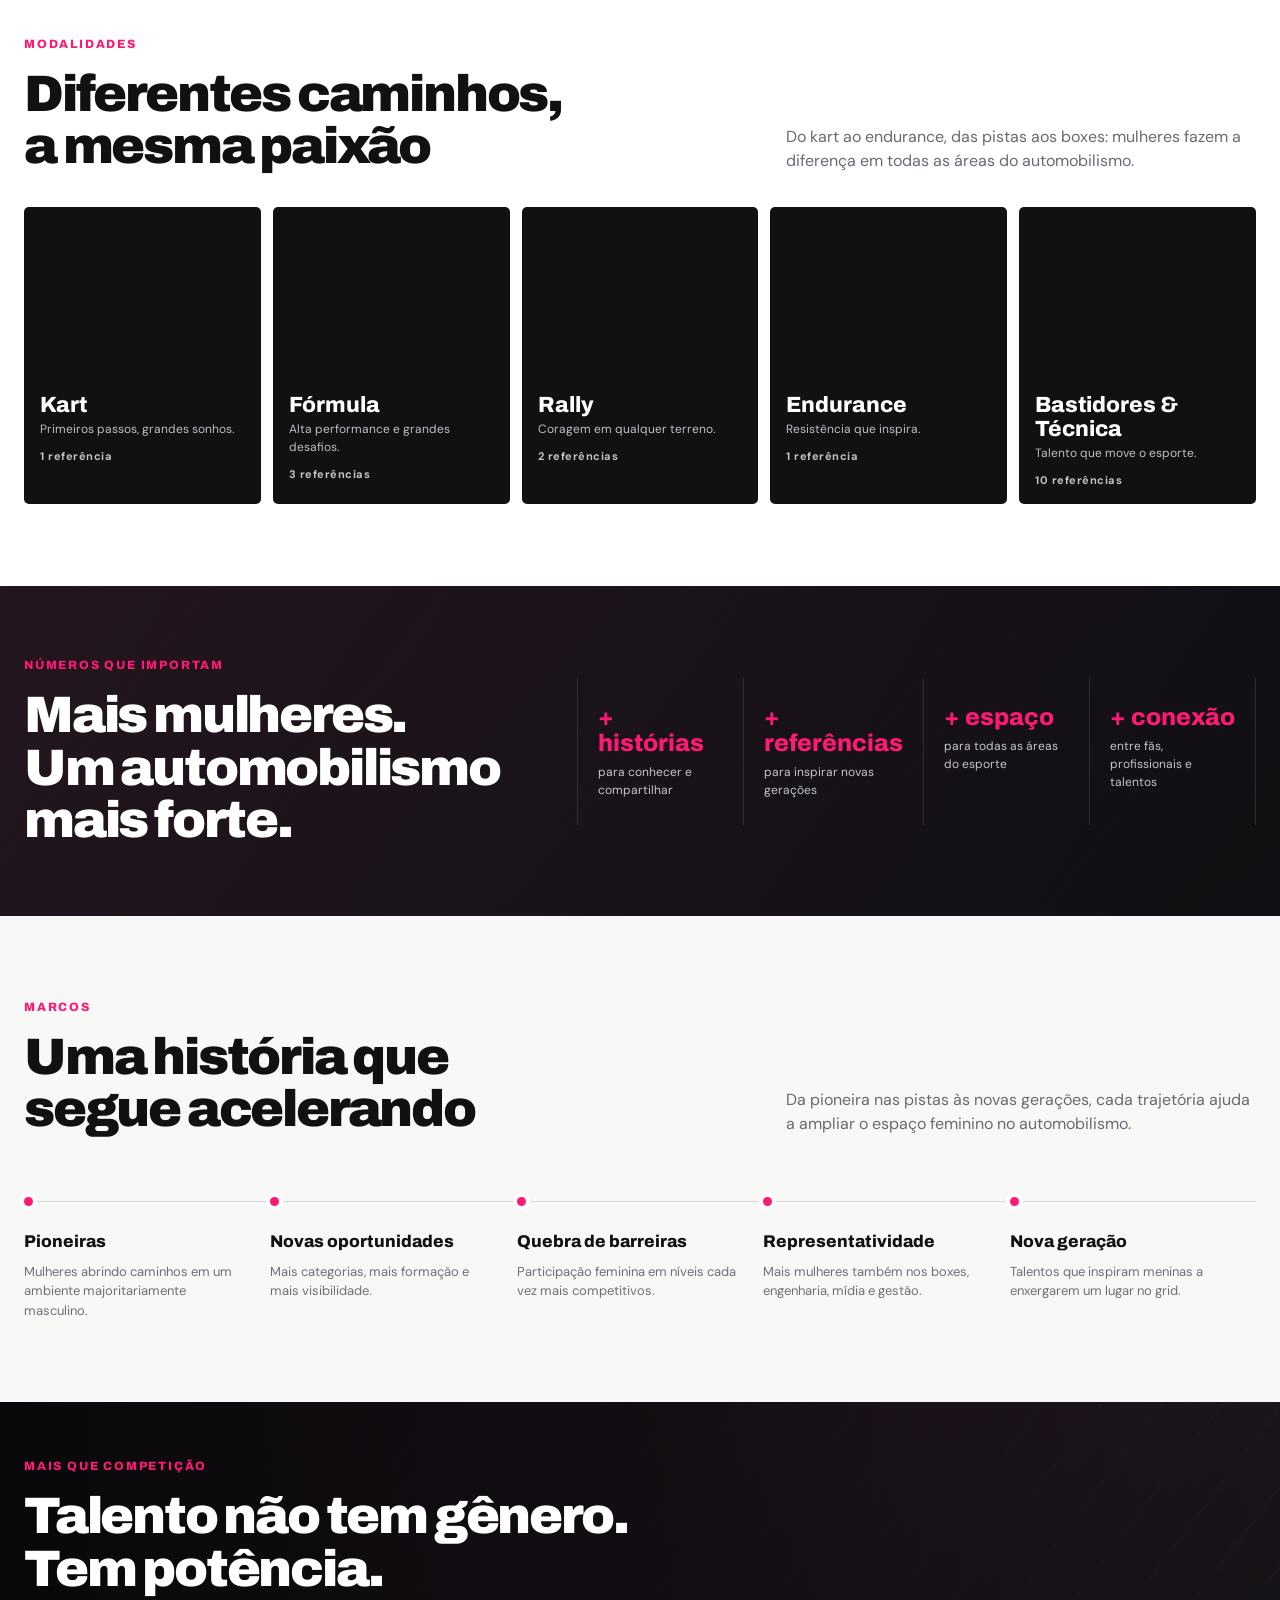
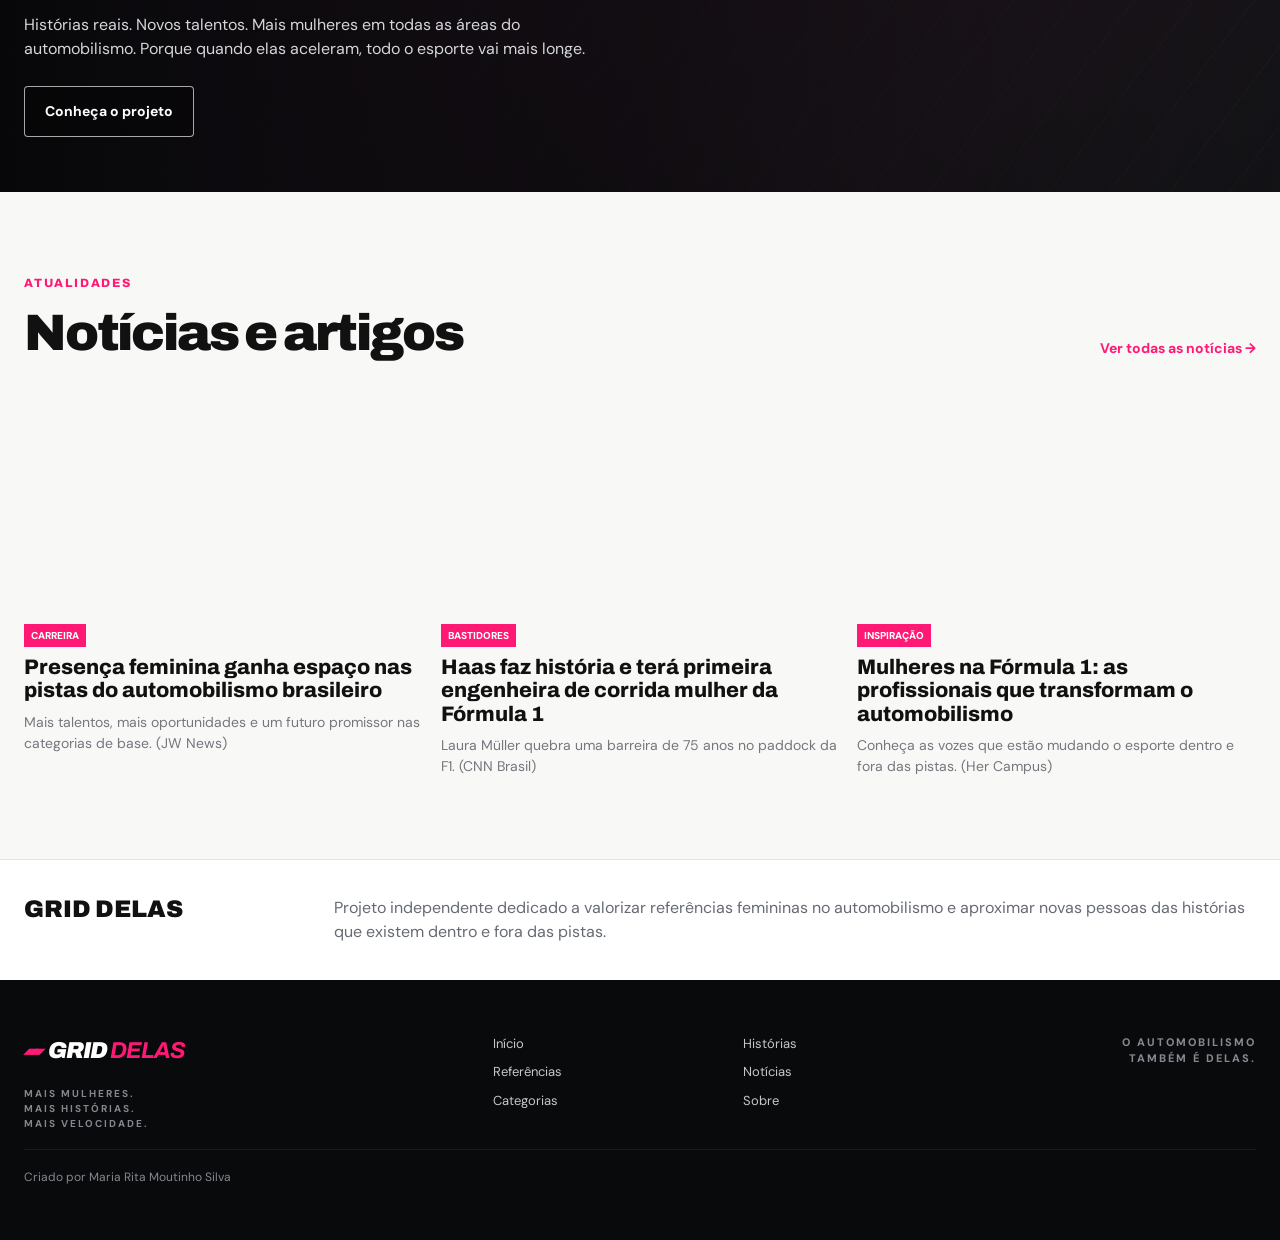
==== commit 967babaf: "Remove fake community/newsletter section, credit author in footer The "Junte-se à comunidade" sectio" ====
--- a/grid-delas-site/index.html
+++ b/grid-delas-site/index.html
@@ -28,7 +28,7 @@
       <a href="#sobre">Sobre</a>
     </nav>
 
-    <a class="header-cta" href="#comunidade">Junte-se à comunidade</a>
+    <a class="header-cta" href="#referencias">Explorar referências</a>
   </header>
 
   <main>
@@ -379,22 +379,6 @@
       </div>
     </section>
 
-    <section class="community-section" id="comunidade">
-      <div class="container community-grid">
-        <div>
-          <p class="eyebrow pink">COMUNIDADE</p>
-          <h2>Juntas por um<br>automobilismo mais diverso</h2>
-          <p>Receba histórias, referências e novidades do GRID DELAS.</p>
-        </div>
-        <form class="newsletter" id="newsletterForm">
-          <label class="sr-only" for="email">Seu melhor e-mail</label>
-          <input id="email" type="email" placeholder="Seu melhor e-mail" required />
-          <button type="submit" aria-label="Cadastrar e-mail">→</button>
-          <small id="newsletterMessage">Sem spam. Só conteúdo que vale a largada.</small>
-        </form>
-      </div>
-    </section>
-
     <section class="about-strip" id="sobre">
       <div class="container about-grid">
         <strong>GRID DELAS</strong>
@@ -413,6 +397,9 @@
       <div class="footer-links"><a href="#historias">Histórias</a><a href="#noticias">Notícias</a><a href="#sobre">Sobre</a></div>
       <div class="footer-note">O AUTOMOBILISMO<br>TAMBÉM É DELAS.</div>
     </div>
+    <div class="container" style="padding-top:18px;border-top:1px solid rgba(255,255,255,.08);margin-top:18px">
+      <p style="font-size:12px;color:#858890">Criado por Maria Rita Moutinho Silva</p>
+    </div>
   </footer>
 
   <script src="script.js"></script>
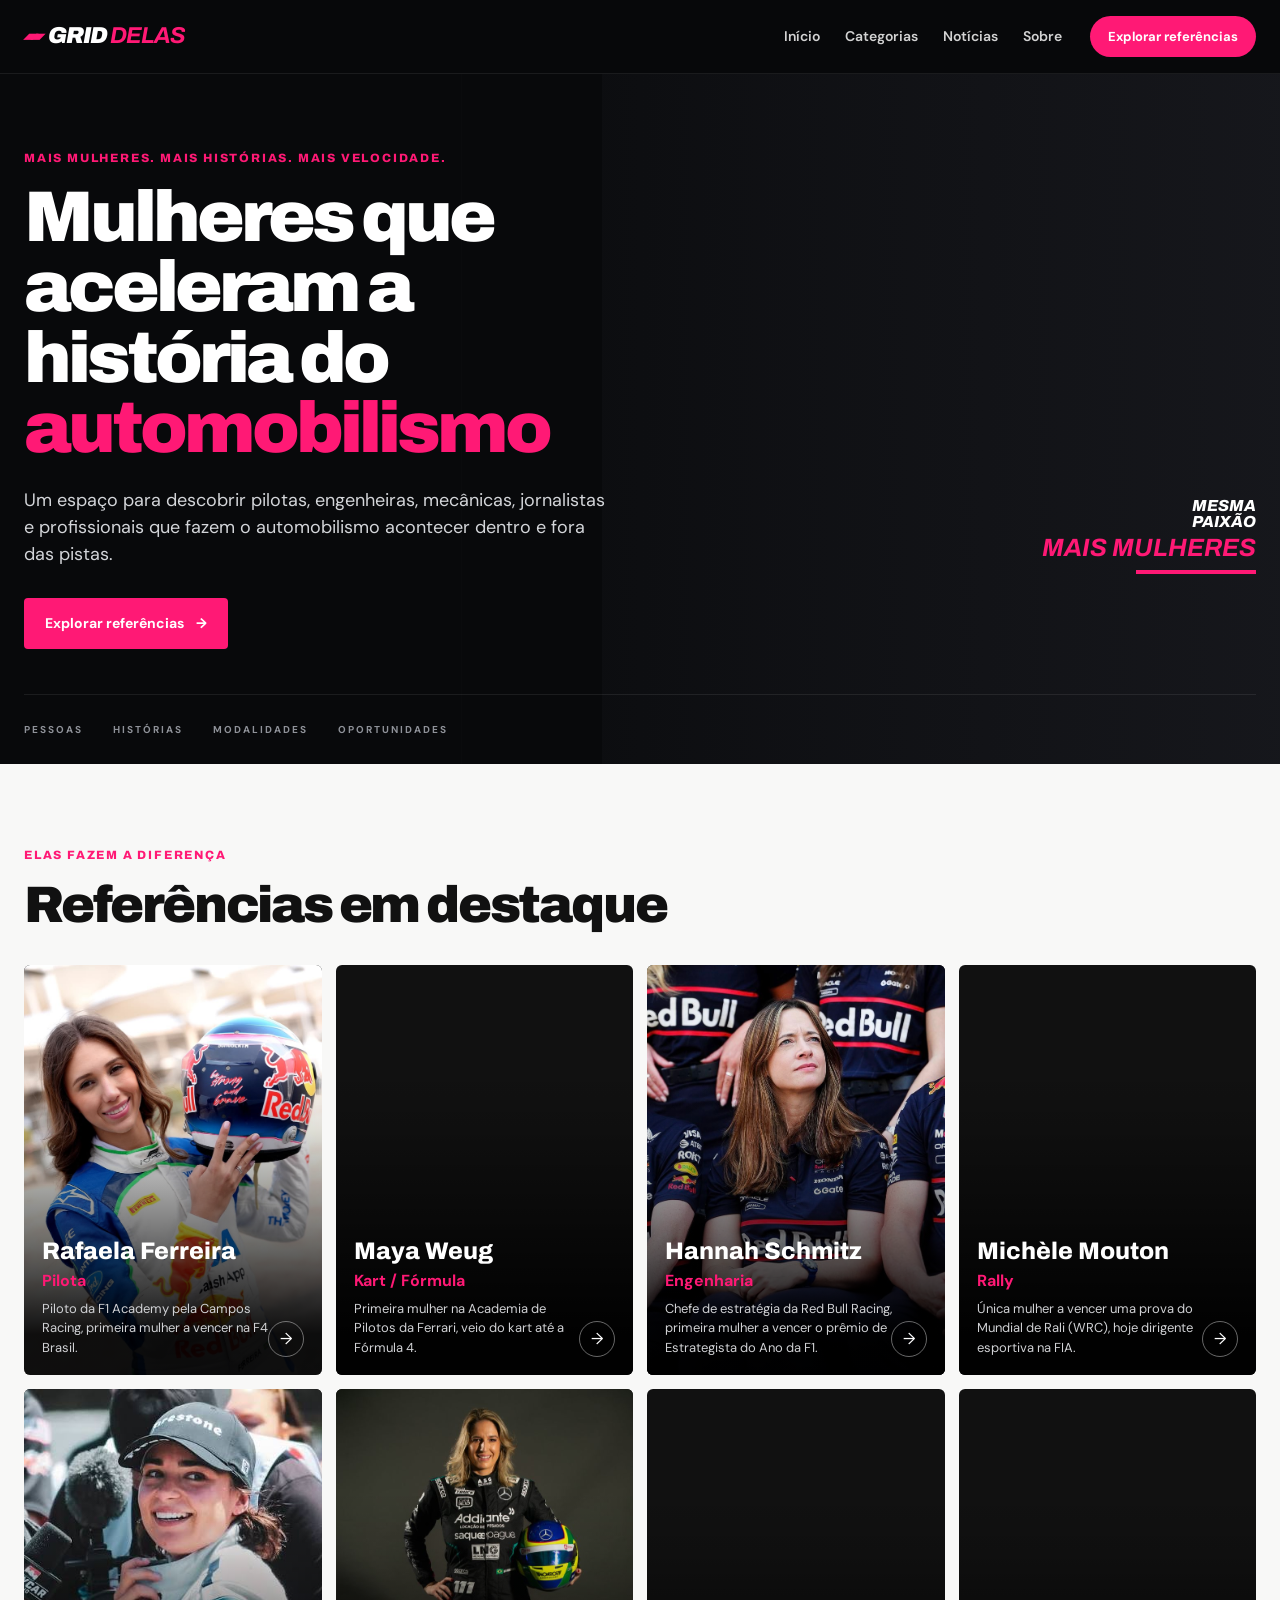
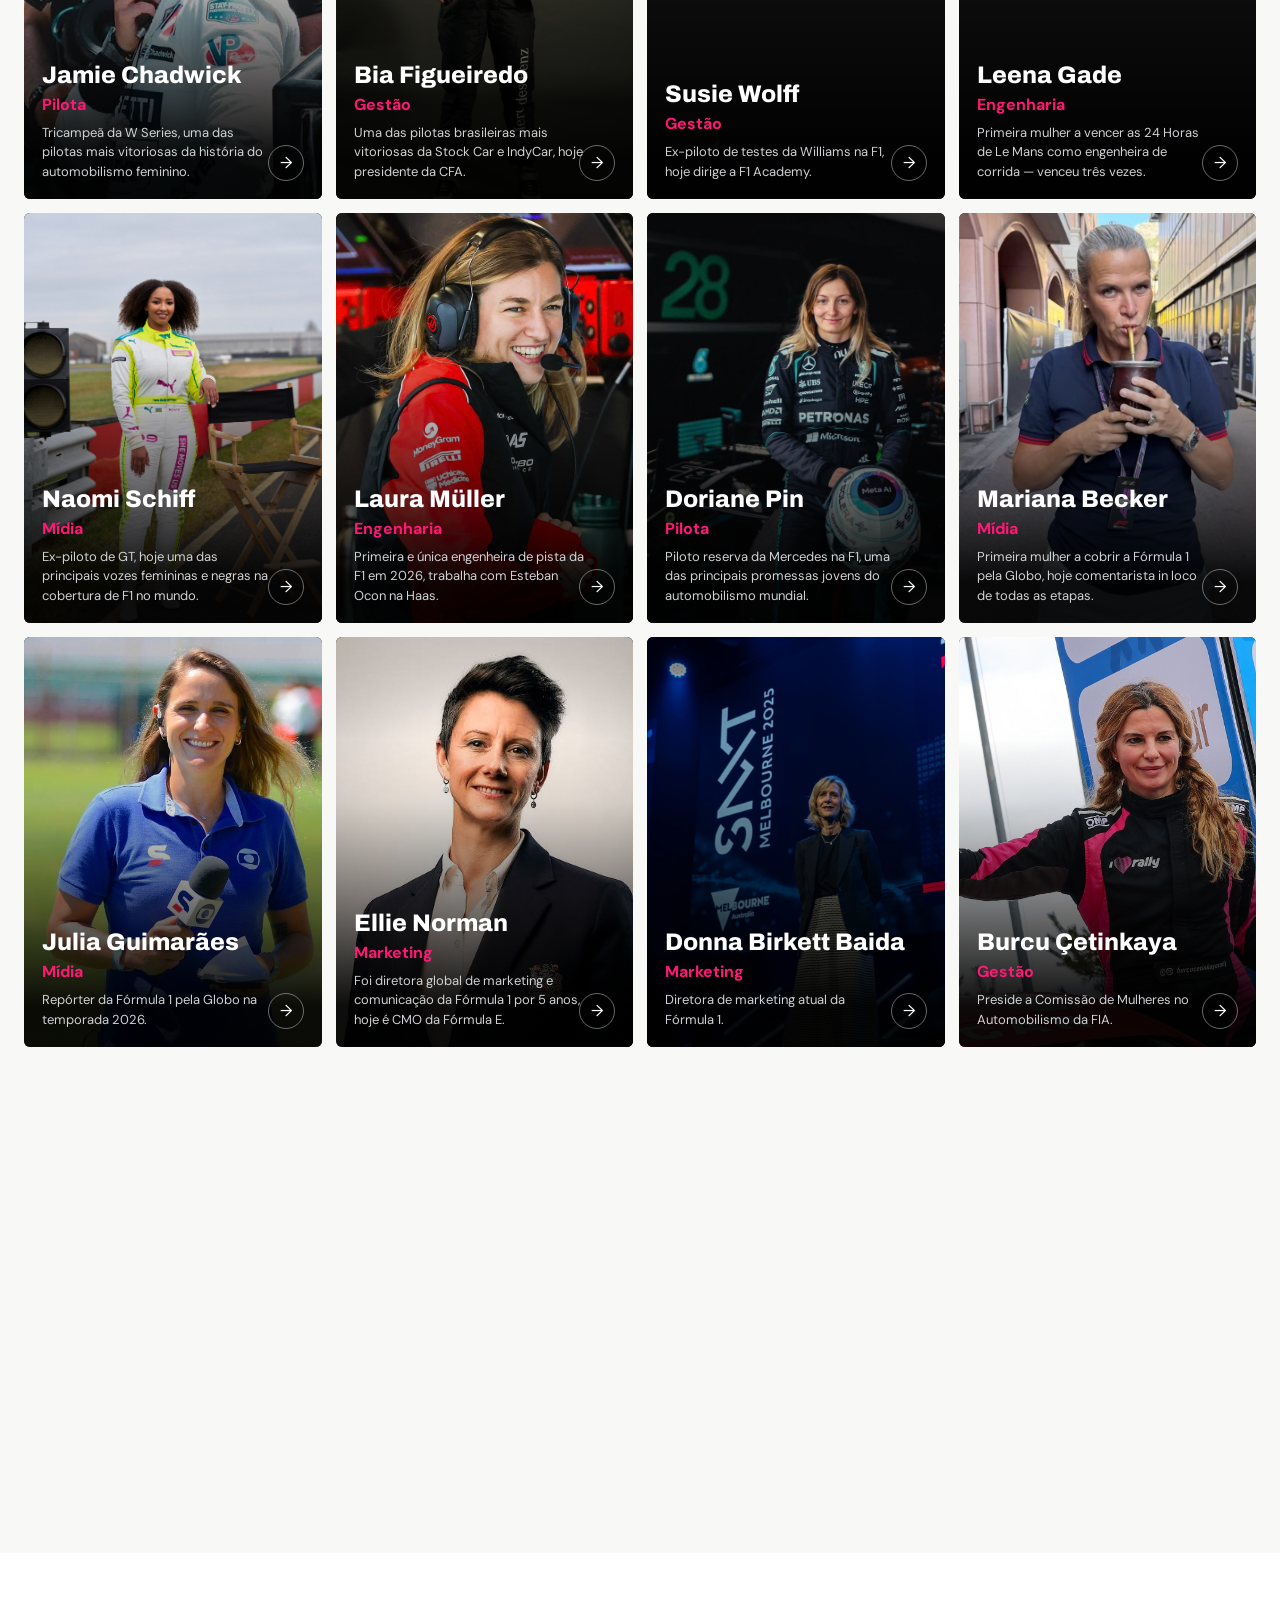
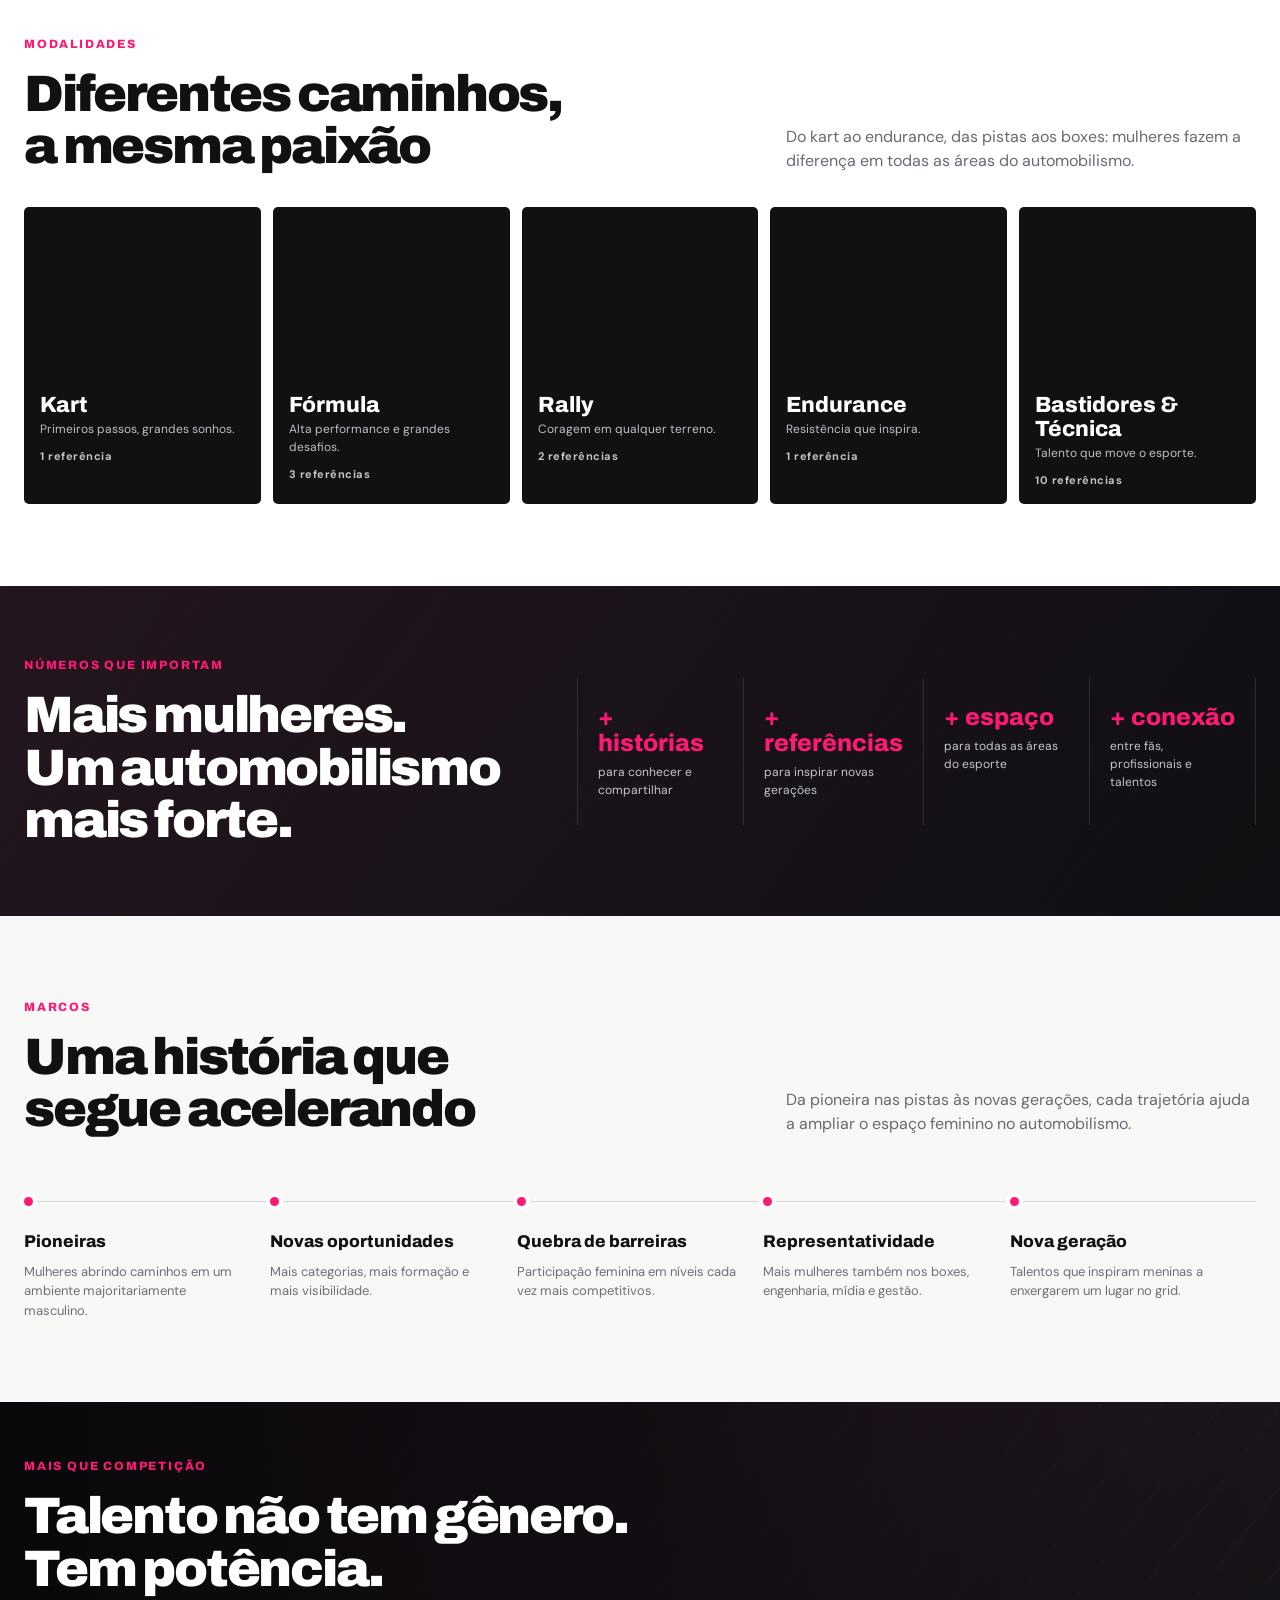
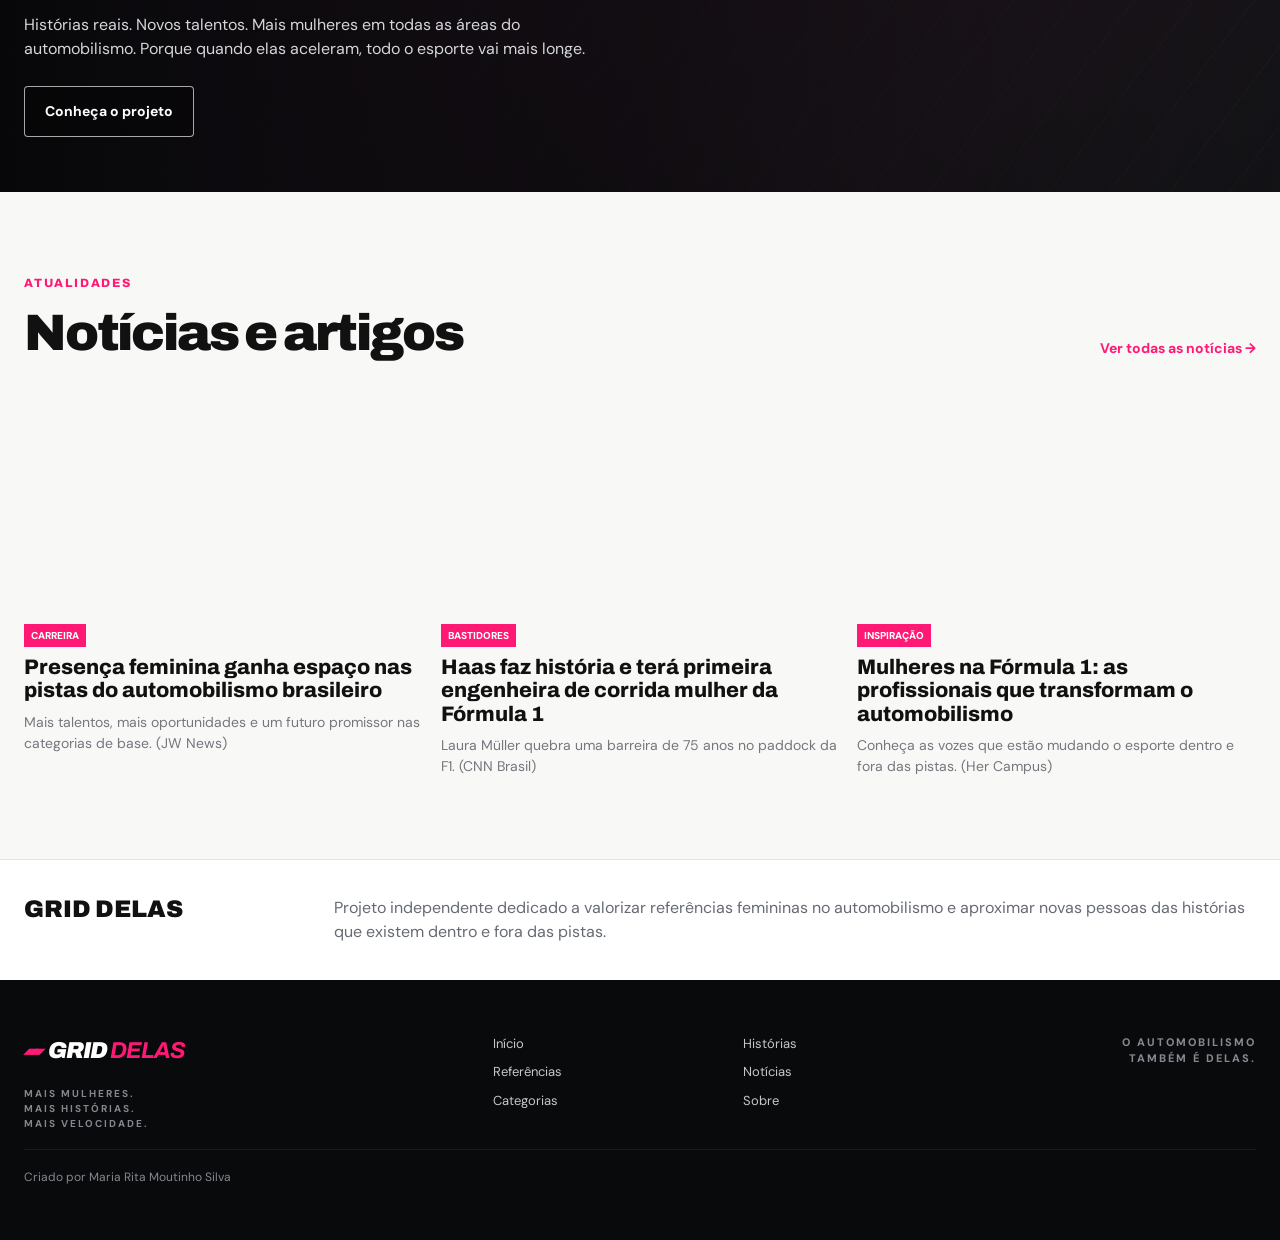
==== commit d736a0eb: "Remove 'Ler histórias' hero button and Histórias/Referências from navbar" ====
--- a/grid-delas-site/index.html
+++ b/grid-delas-site/index.html
@@ -21,9 +21,7 @@
 
     <nav class="main-nav" aria-label="Navegação principal">
       <a href="#inicio">Início</a>
-      <a href="#referencias">Referências</a>
       <a href="#categorias">Categorias</a>
-      <a href="#historias">Histórias</a>
       <a href="#noticias">Notícias</a>
       <a href="#sobre">Sobre</a>
     </nav>
@@ -43,7 +41,6 @@
           <p class="hero-text">Um espaço para descobrir pilotas, engenheiras, mecânicas, jornalistas e profissionais que fazem o automobilismo acontecer dentro e fora das pistas.</p>
           <div class="hero-actions">
             <a class="btn btn-primary" href="#referencias">Explorar referências <span>→</span></a>
-            <a class="btn btn-secondary" href="#historias">Ler histórias</a>
           </div>
         </div>
 
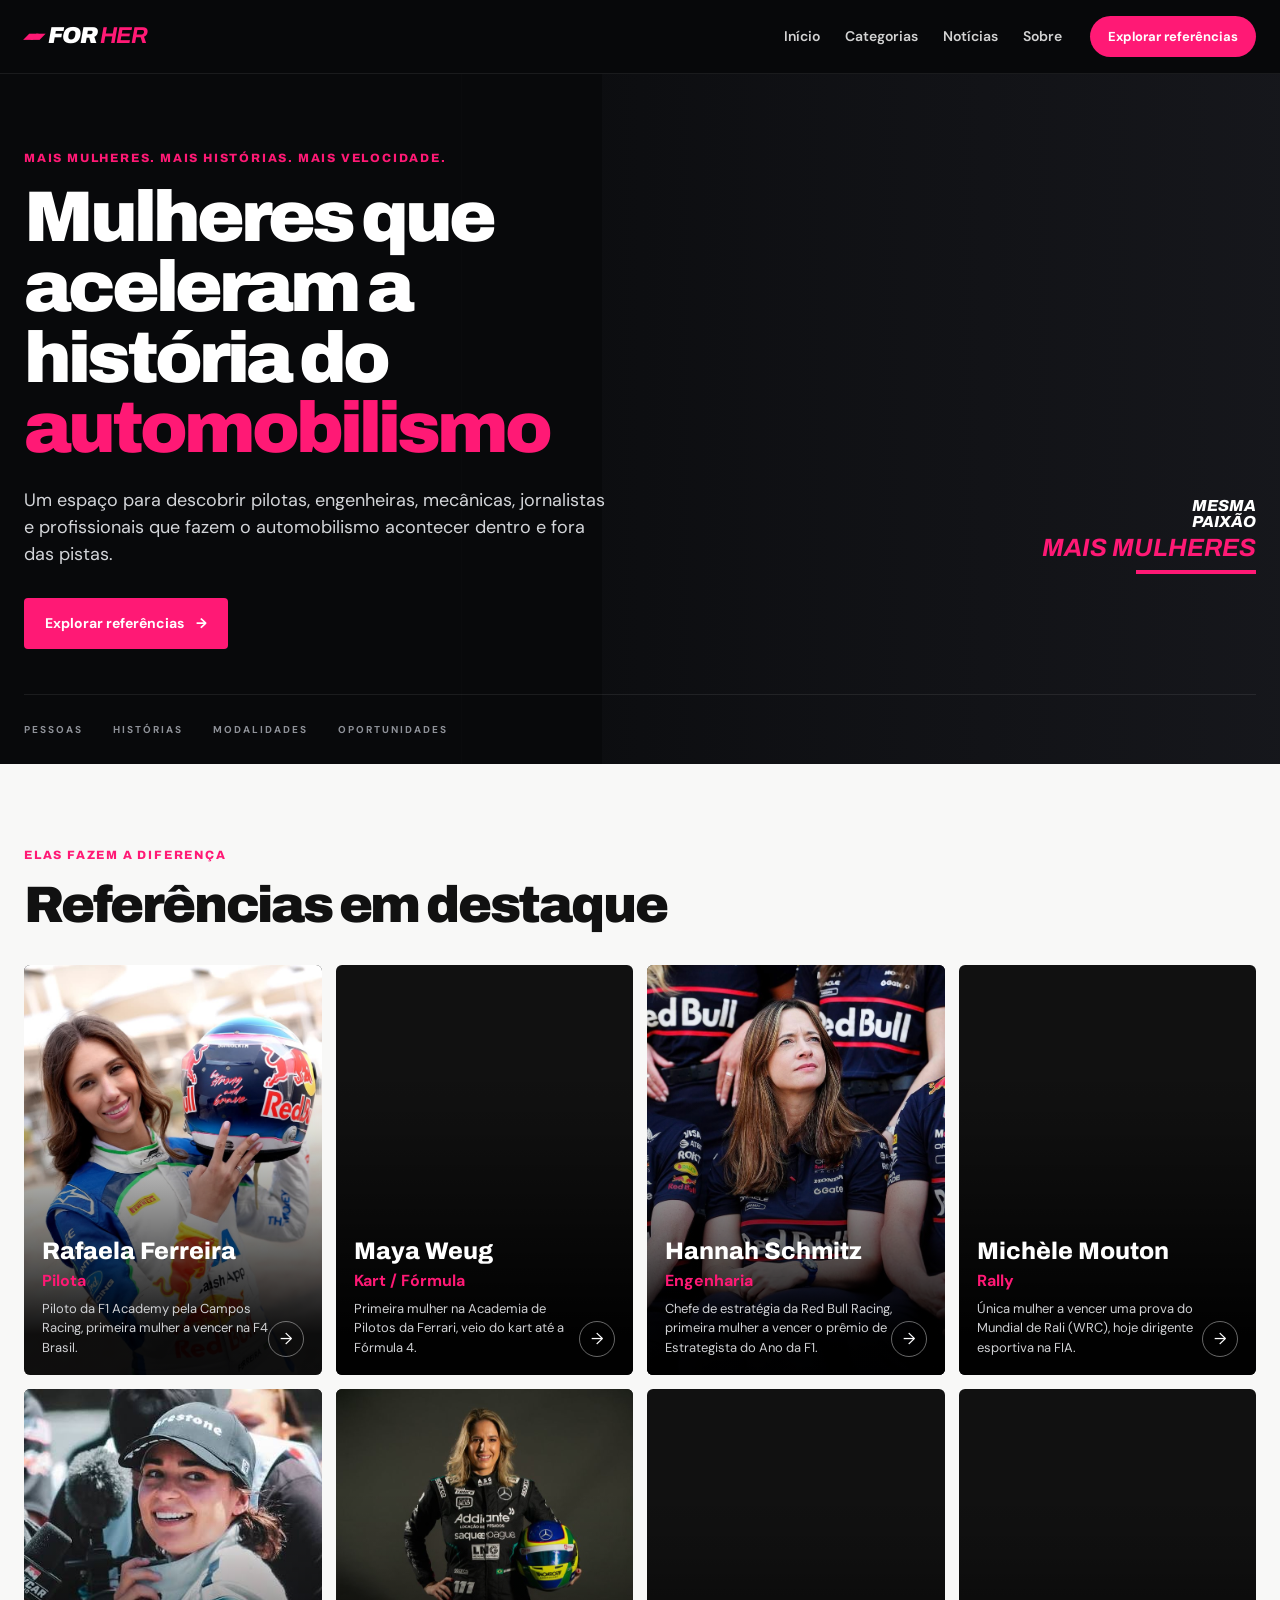
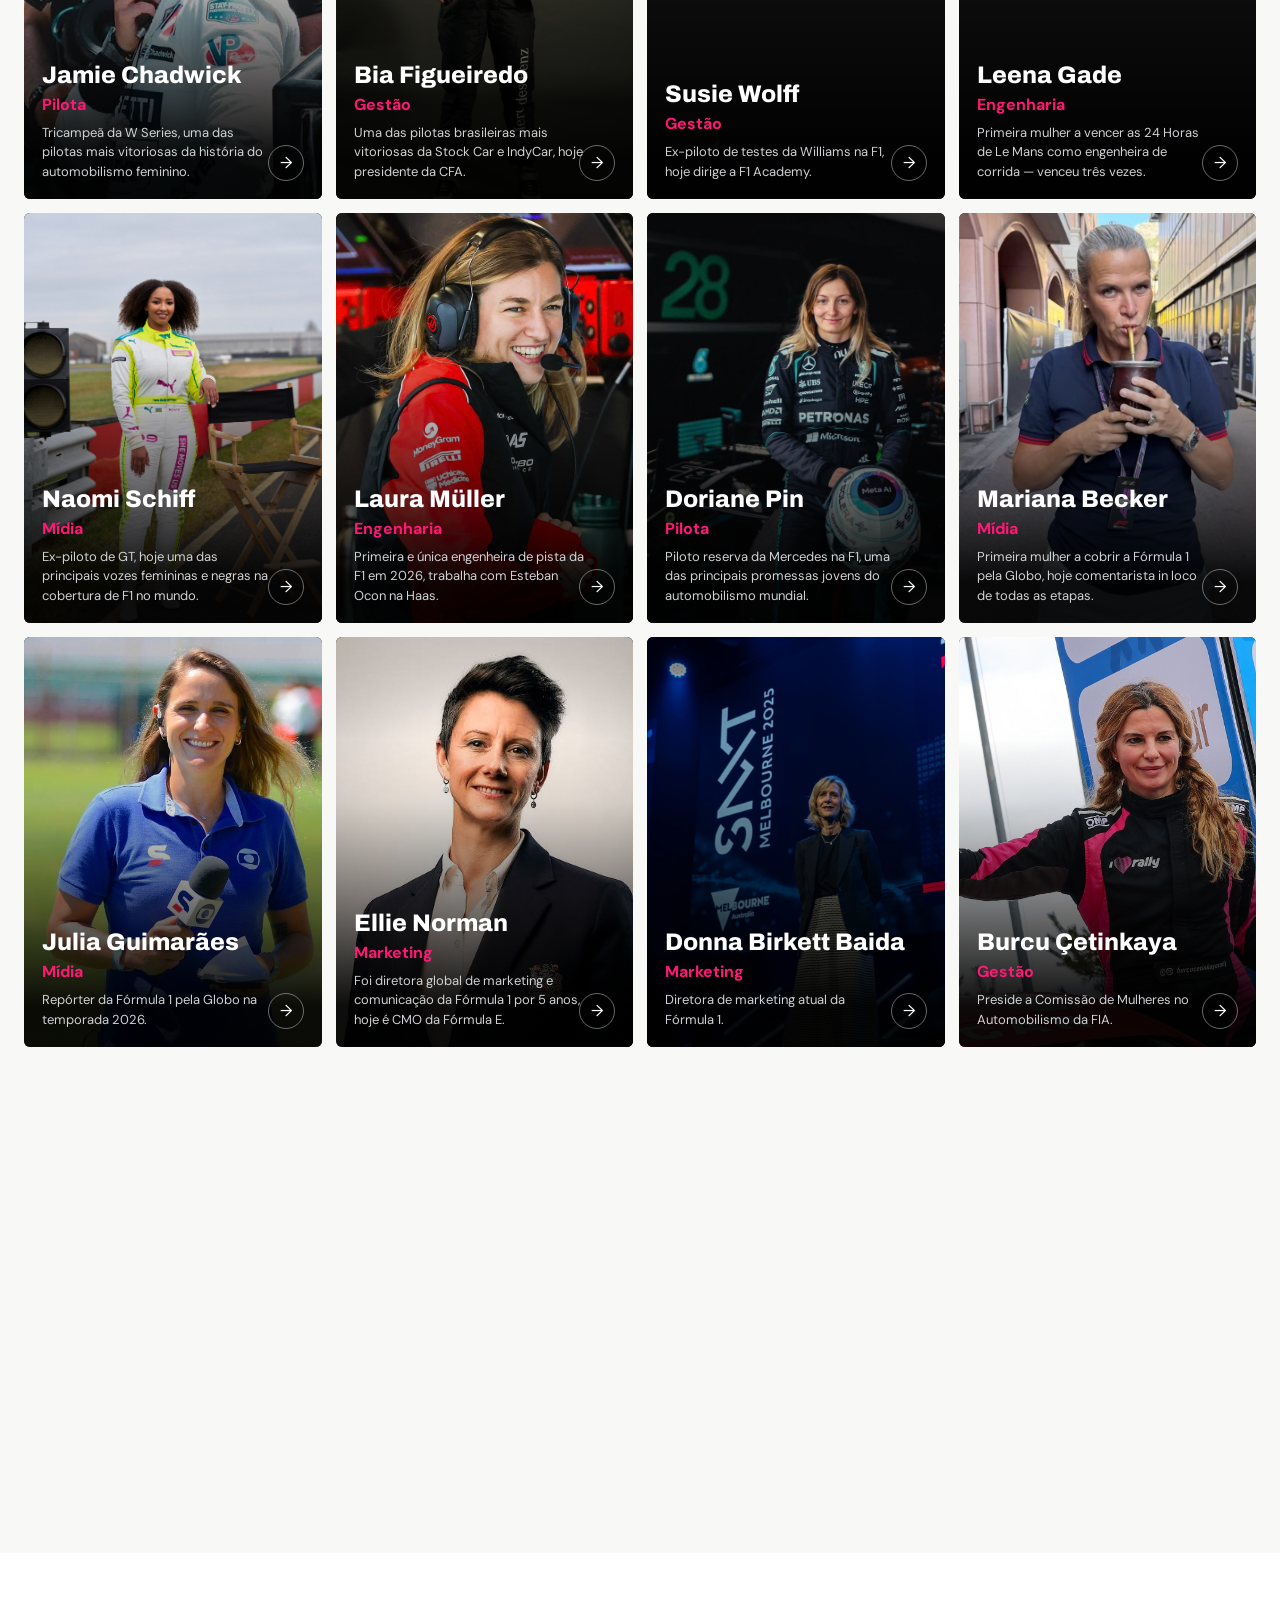
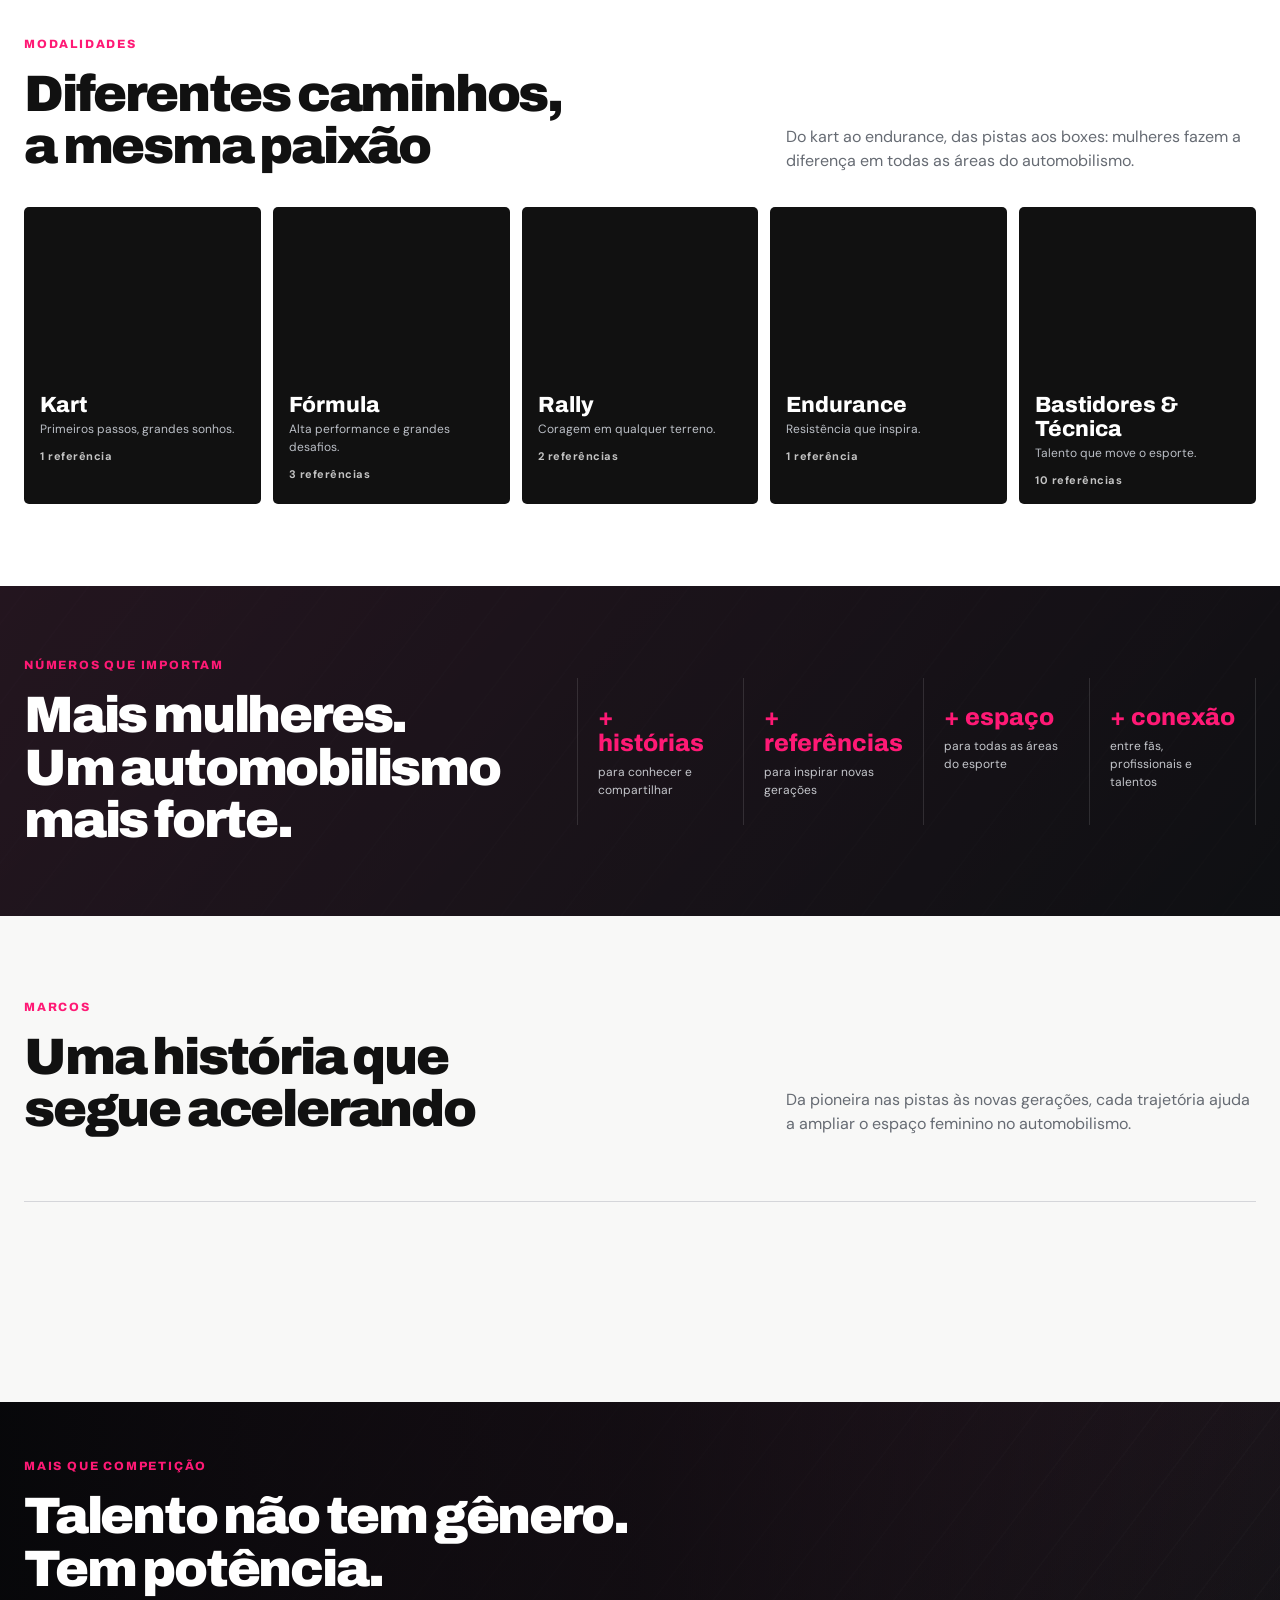
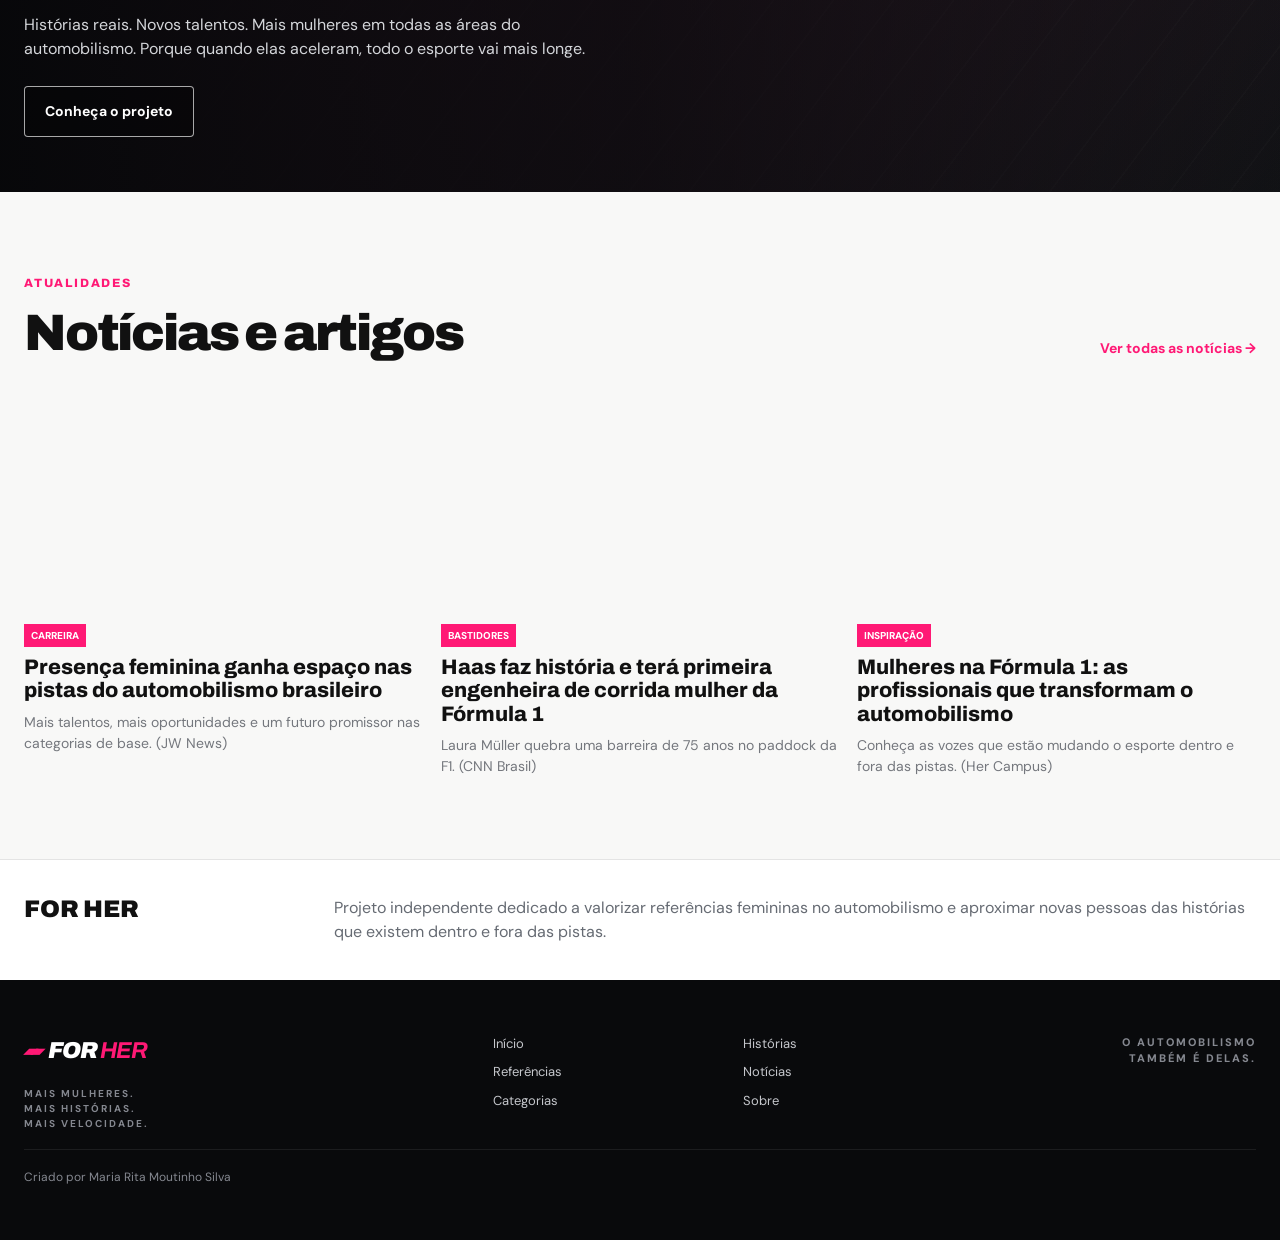
==== commit 188611ff: "Rename site from Grid Delas to For Her Avoids collision with the "Grid" name already used by several" ====
--- a/grid-delas-site/index.html
+++ b/grid-delas-site/index.html
@@ -3,8 +3,8 @@
 <head>
   <meta charset="UTF-8" />
   <meta name="viewport" content="width=device-width, initial-scale=1.0" />
-  <meta name="description" content="GRID DELAS — referências femininas no automobilismo." />
-  <title>GRID DELAS | Mulheres no automobilismo</title>
+  <meta name="description" content="FOR HER — referências femininas no automobilismo." />
+  <title>FOR HER | Mulheres no automobilismo</title>
   <link rel="preconnect" href="https://fonts.googleapis.com">
   <link rel="preconnect" href="https://fonts.gstatic.com" crossorigin>
   <link href="https://fonts.googleapis.com/css2?family=Archivo:wght@400;500;600;700;800;900&family=DM+Sans:wght@400;500;600;700&display=swap" rel="stylesheet">
@@ -12,9 +12,9 @@
 </head>
 <body>
   <header class="site-header">
-    <a class="brand" href="#inicio" aria-label="GRID DELAS">
+    <a class="brand" href="#inicio" aria-label="FOR HER">
       <span class="brand-mark">▰▰</span>
-      <span>GRID <strong>DELAS</strong></span>
+      <span>FOR <strong>HER</strong></span>
     </a>
 
     <button class="menu-toggle" aria-label="Abrir menu" aria-expanded="false">☰</button>
@@ -378,7 +378,7 @@
 
     <section class="about-strip" id="sobre">
       <div class="container about-grid">
-        <strong>GRID DELAS</strong>
+        <strong>FOR HER</strong>
         <p>Projeto independente dedicado a valorizar referências femininas no automobilismo e aproximar novas pessoas das histórias que existem dentro e fora das pistas.</p>
       </div>
     </section>
@@ -387,7 +387,7 @@
   <footer class="site-footer">
     <div class="container footer-grid">
       <div>
-        <a class="brand footer-brand" href="#inicio"><span class="brand-mark">▰▰</span><span>GRID <strong>DELAS</strong></span></a>
+        <a class="brand footer-brand" href="#inicio"><span class="brand-mark">▰▰</span><span>FOR <strong>HER</strong></span></a>
         <p>MAIS MULHERES.<br>MAIS HISTÓRIAS.<br>MAIS VELOCIDADE.</p>
       </div>
       <div class="footer-links"><a href="#inicio">Início</a><a href="#referencias">Referências</a><a href="#categorias">Categorias</a></div>
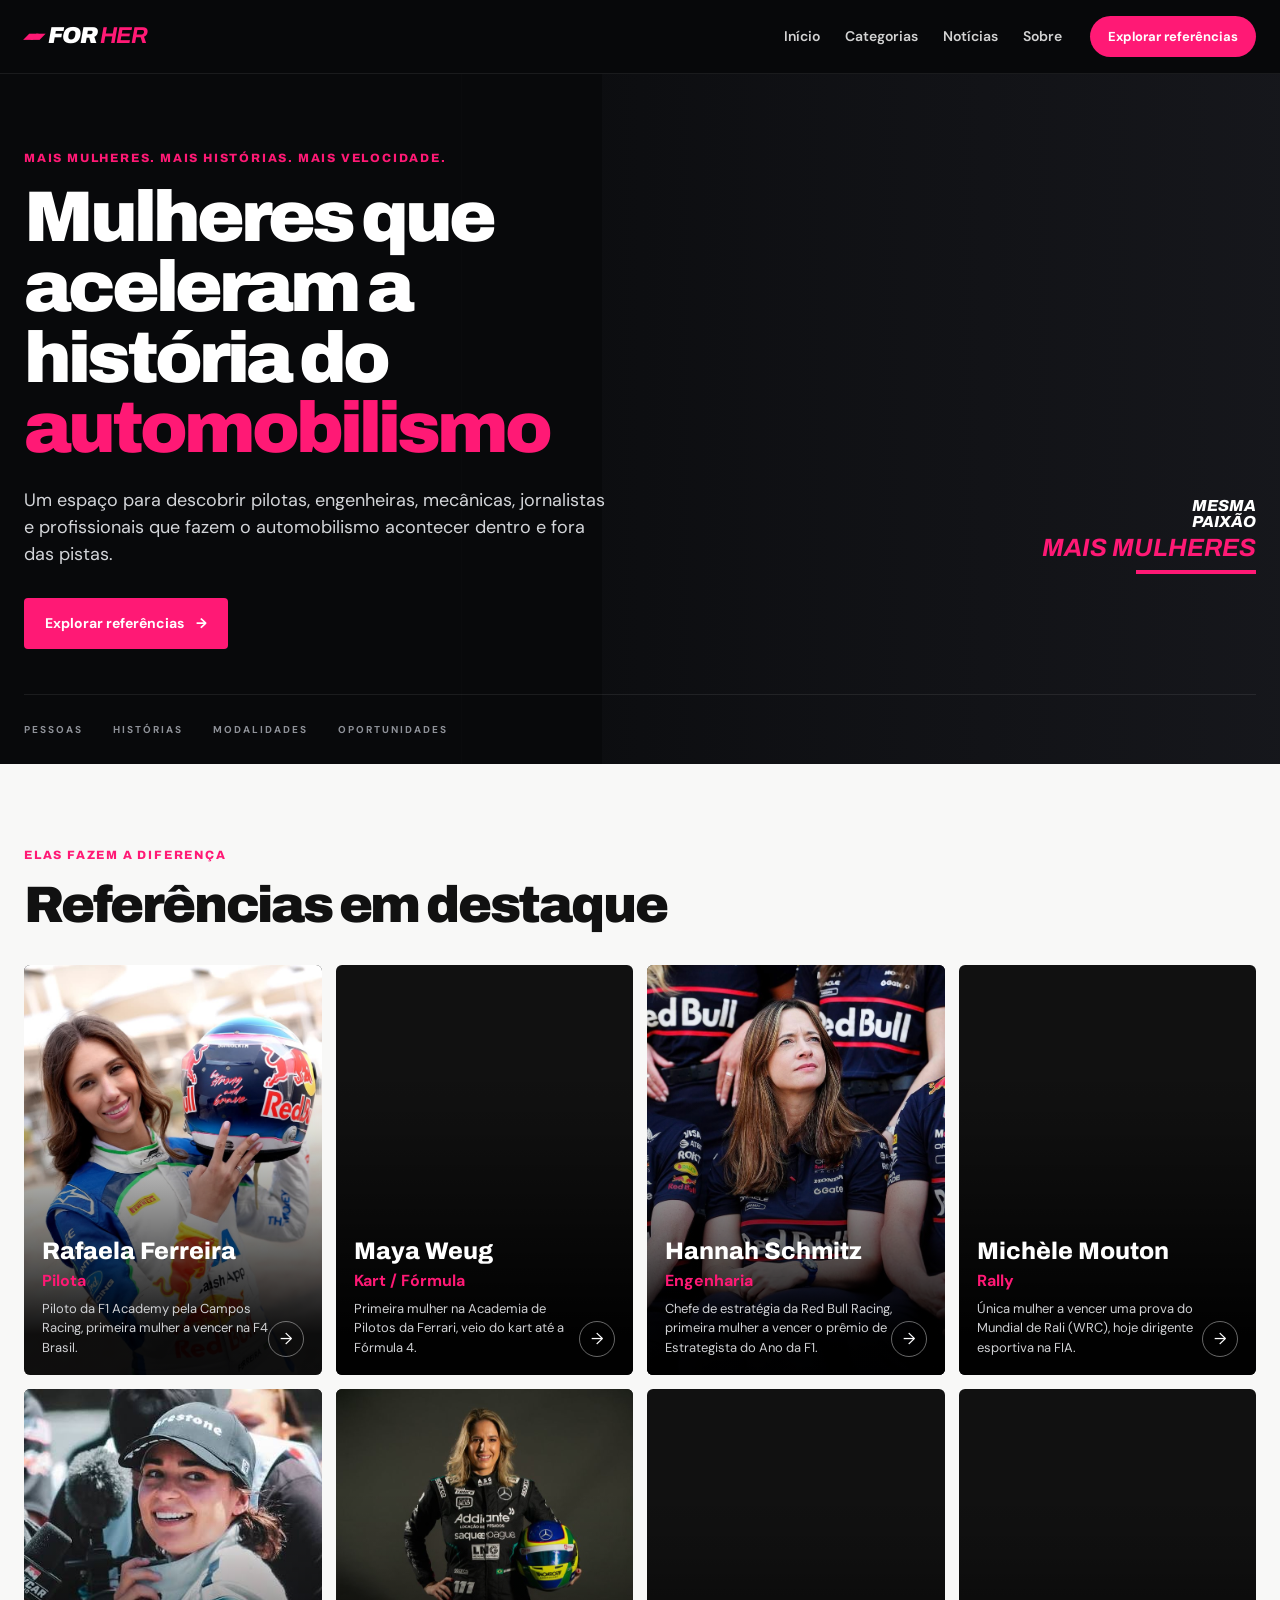
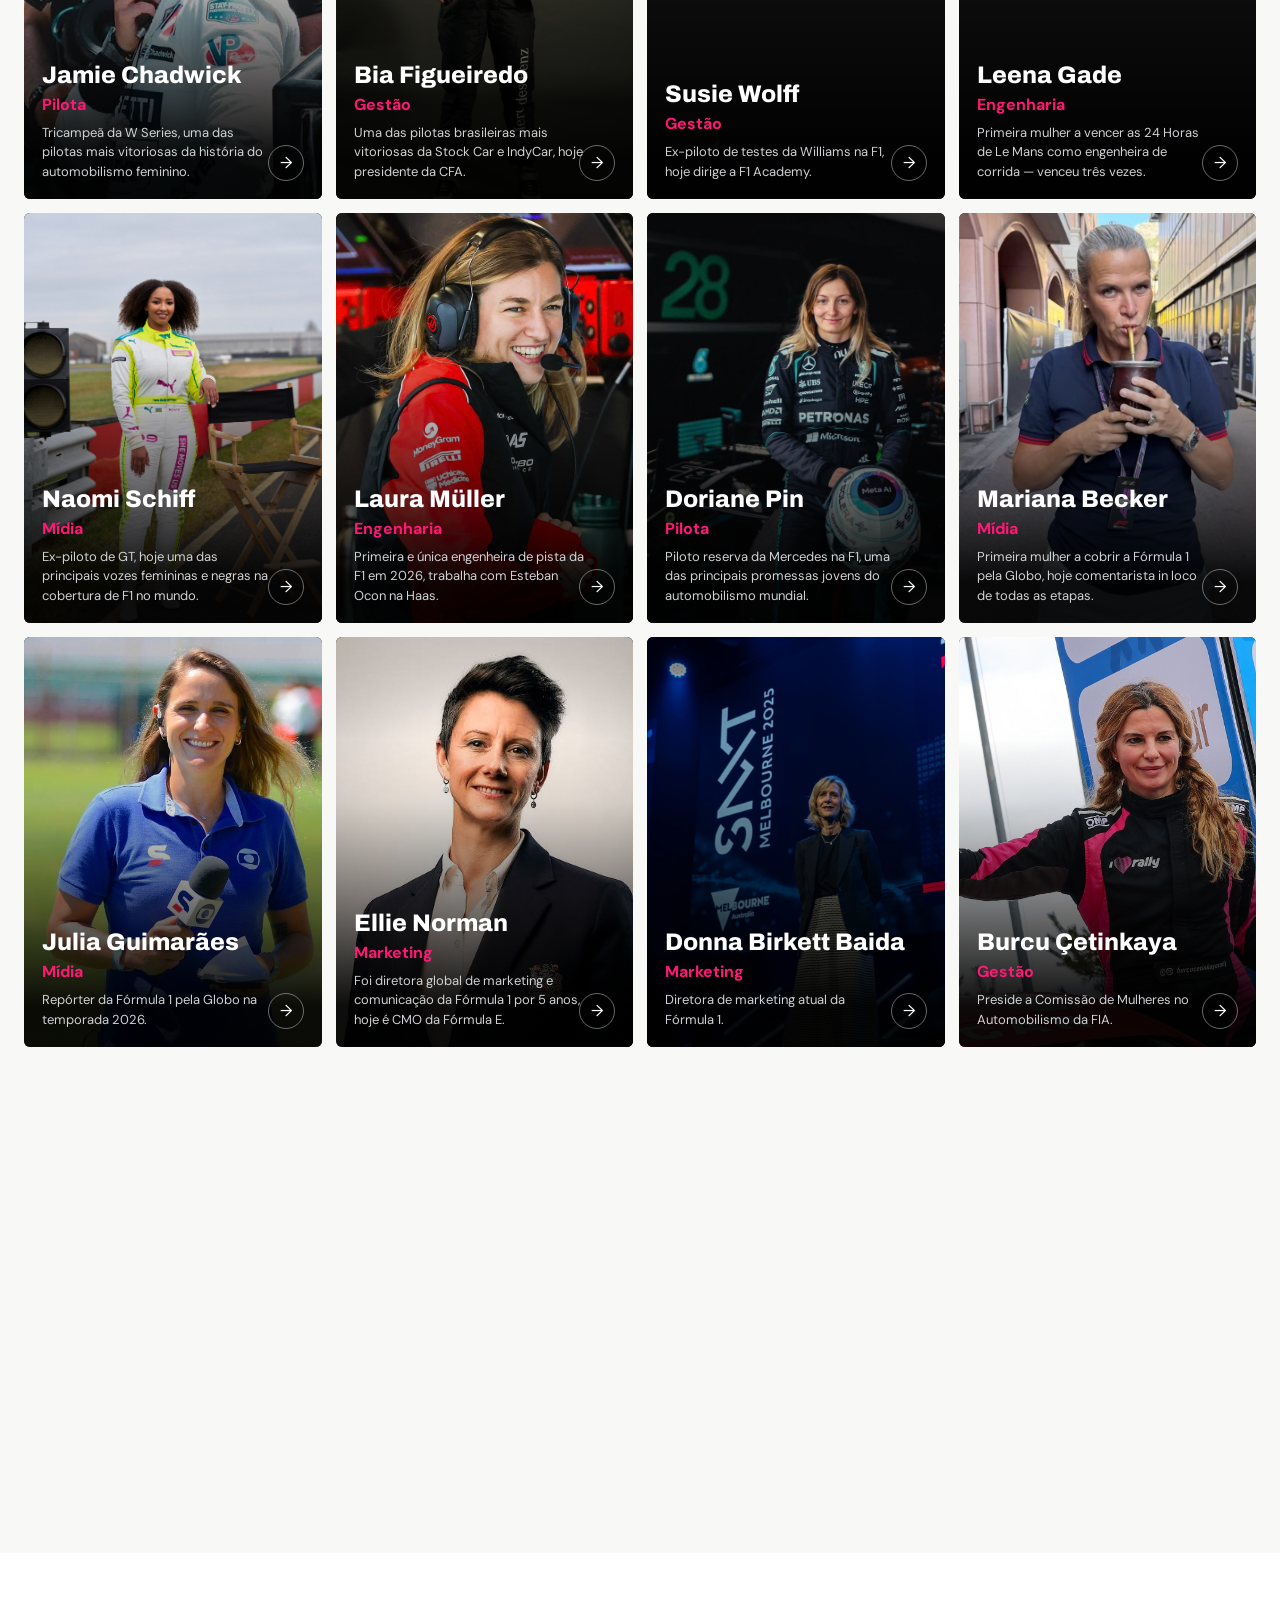
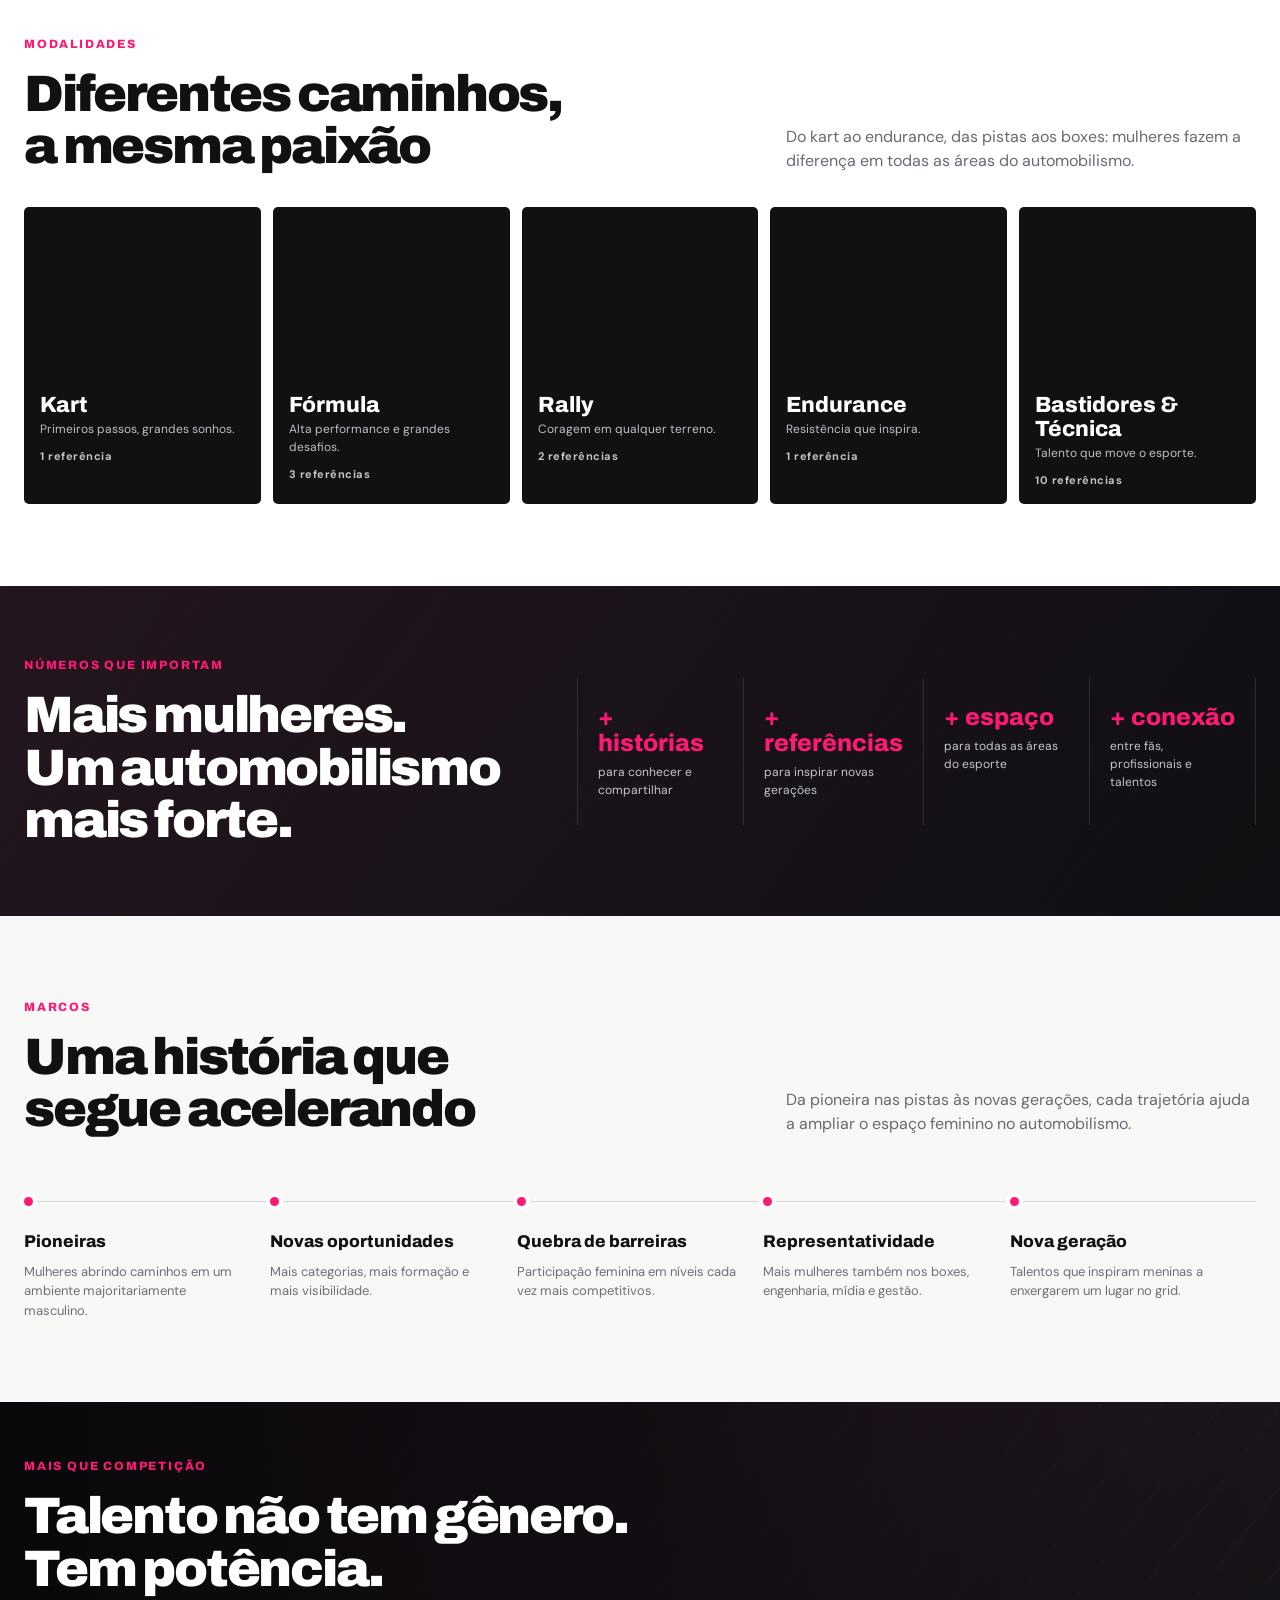
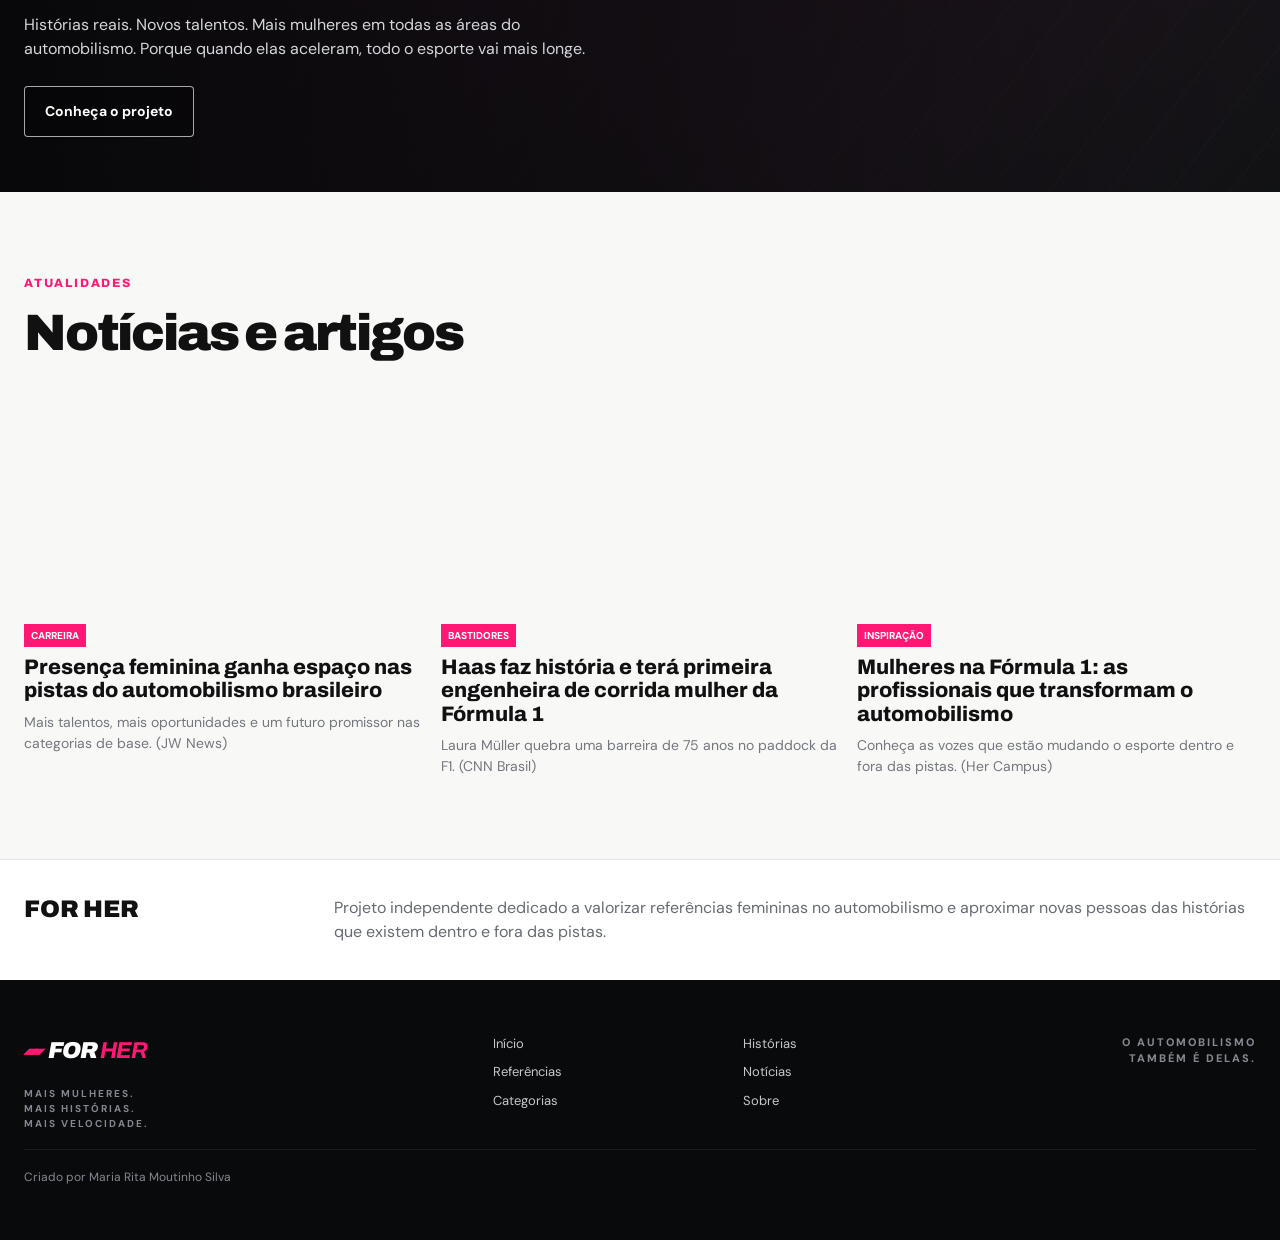
==== commit 60aef274: "Remove 'Ver todas as notícias' link, keep news cards" ====
--- a/grid-delas-site/index.html
+++ b/grid-delas-site/index.html
@@ -350,7 +350,6 @@
             <p class="eyebrow pink">ATUALIDADES</p>
             <h2>Notícias e artigos</h2>
           </div>
-          <a class="text-link" href="#">Ver todas as notícias →</a>
         </div>
 
         <div class="news-grid">
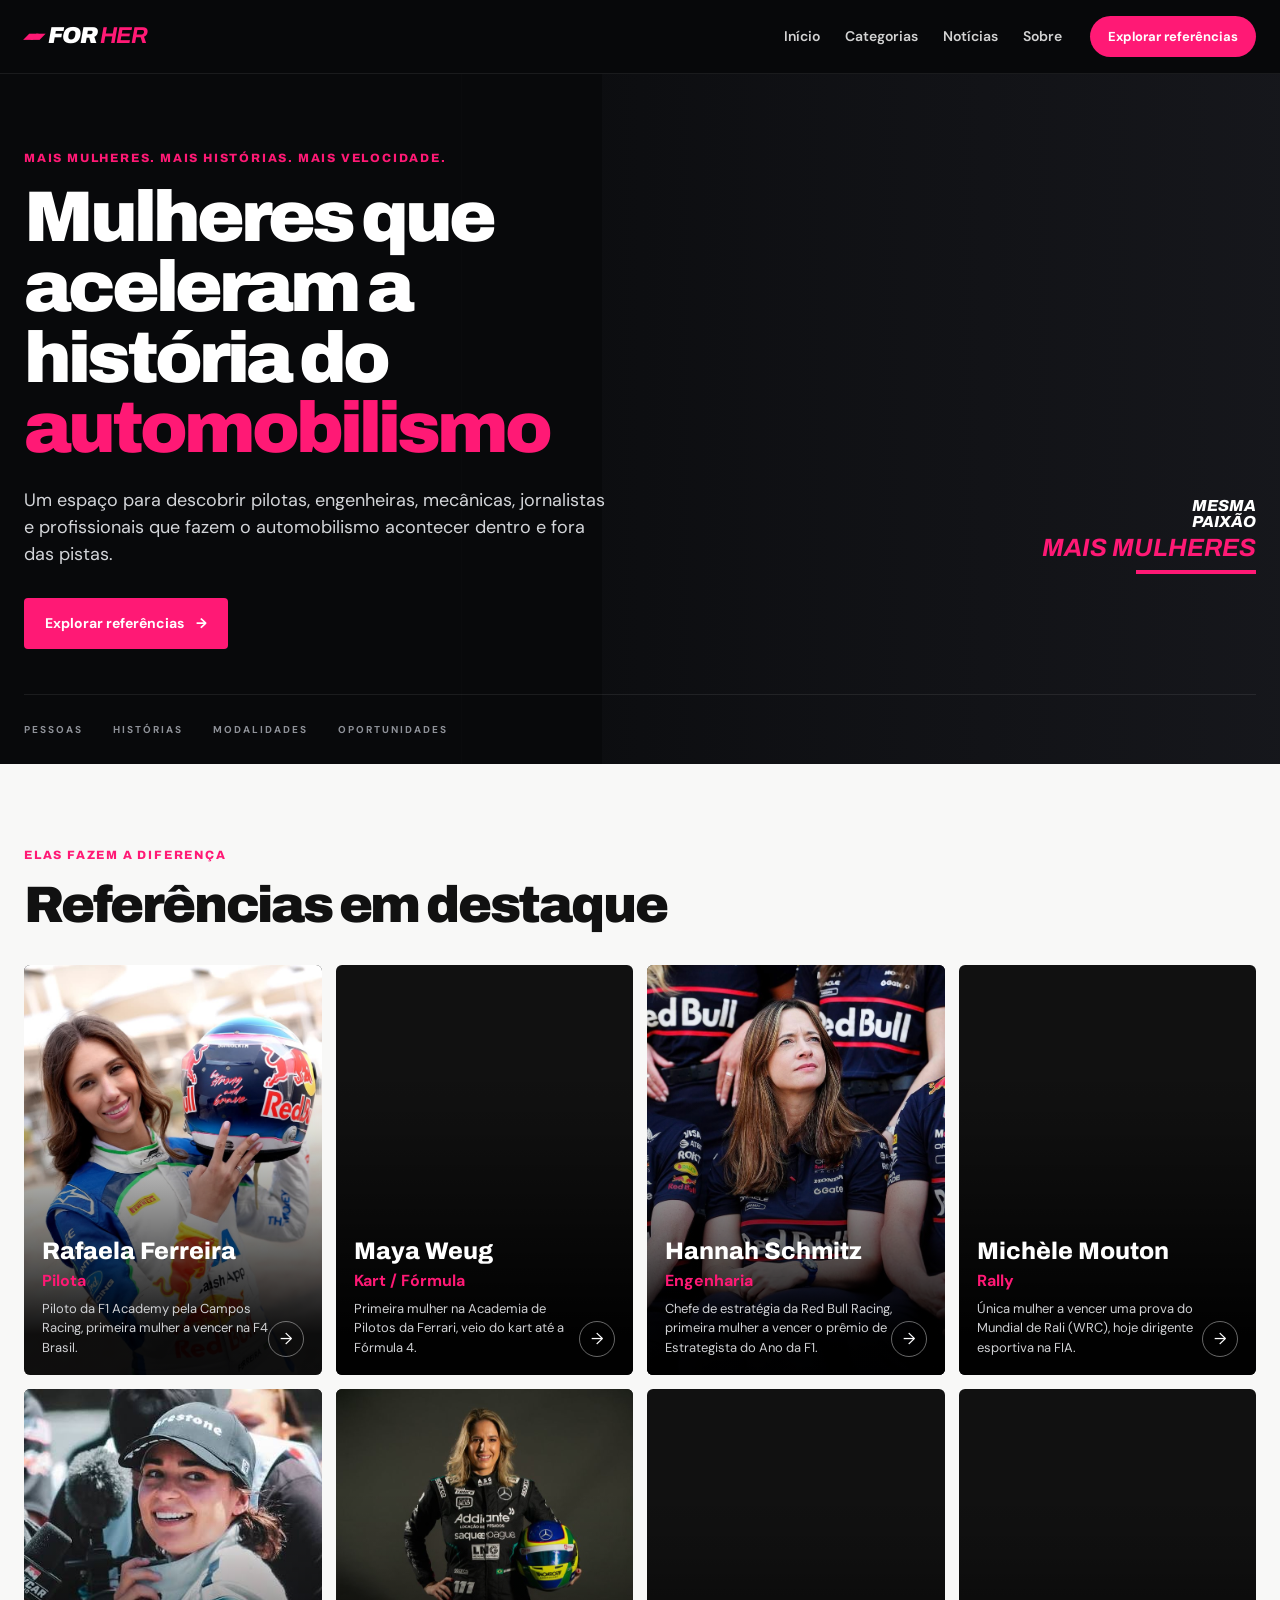
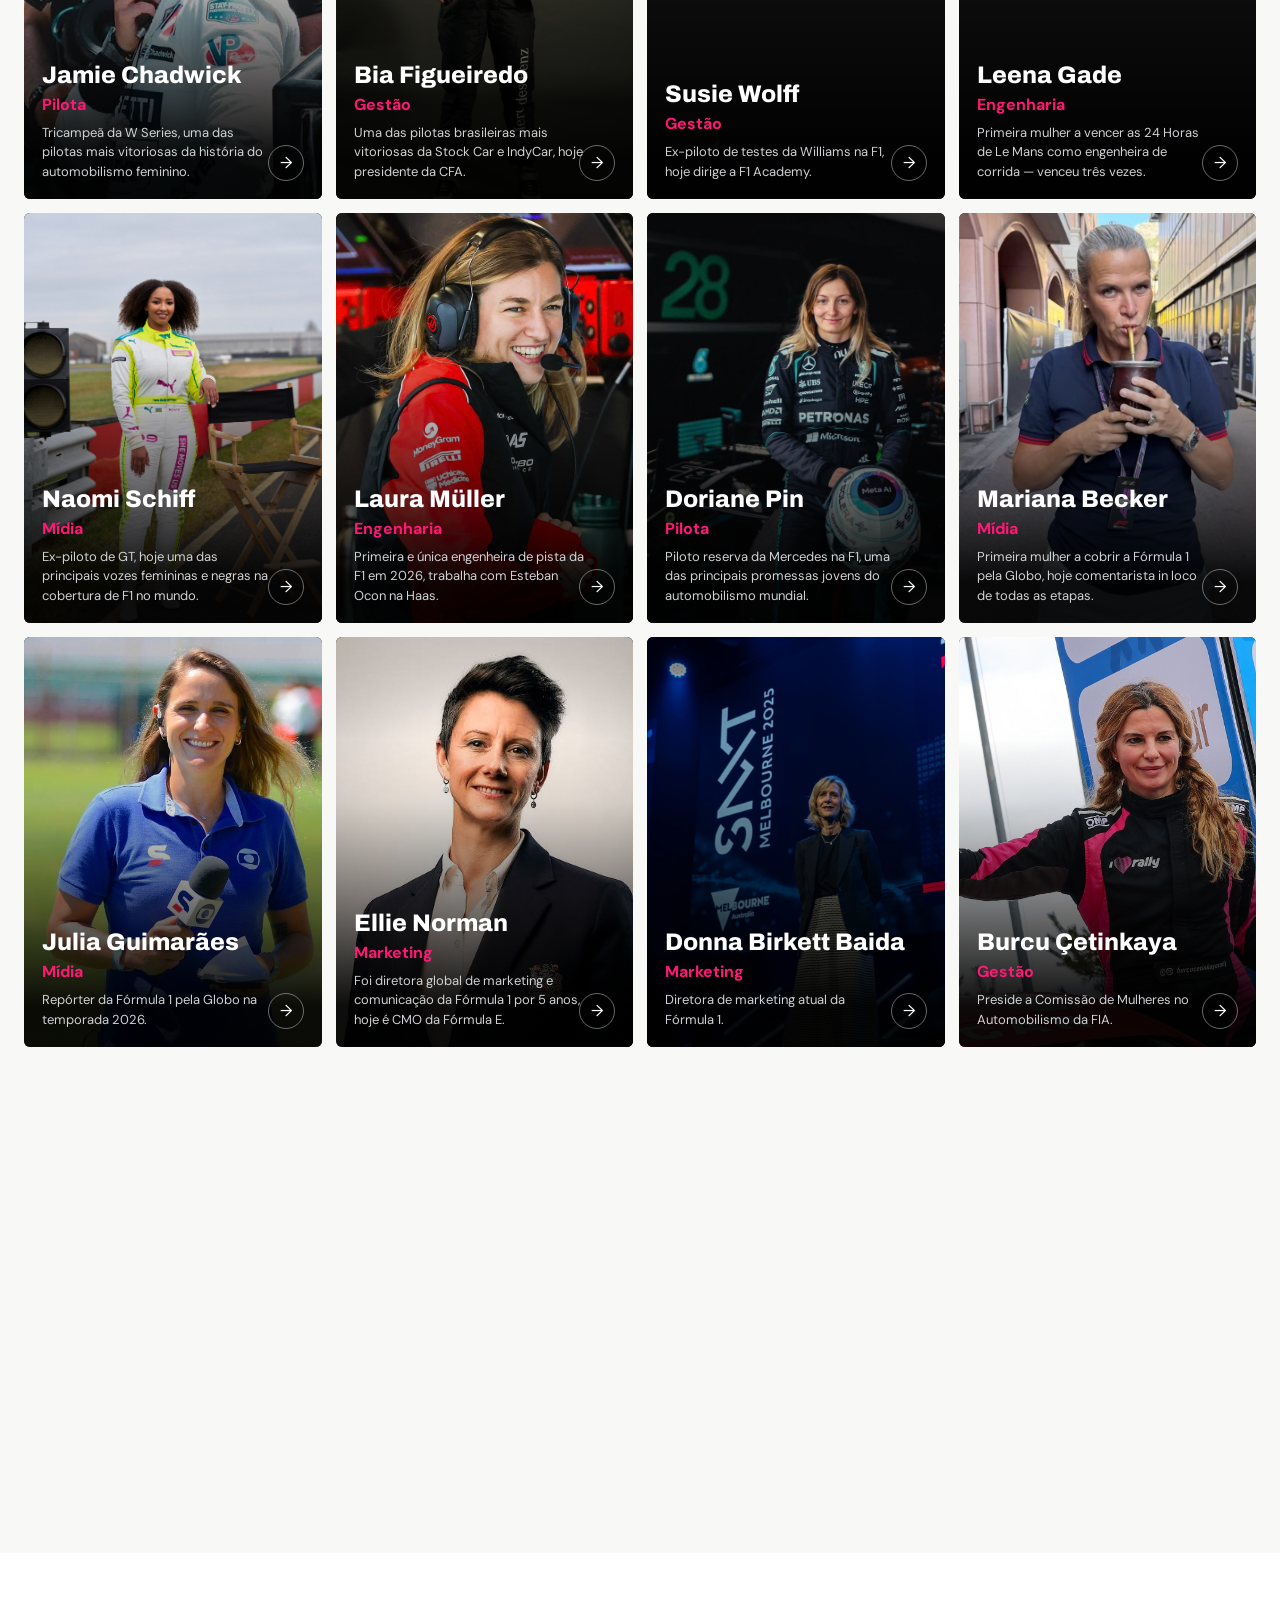
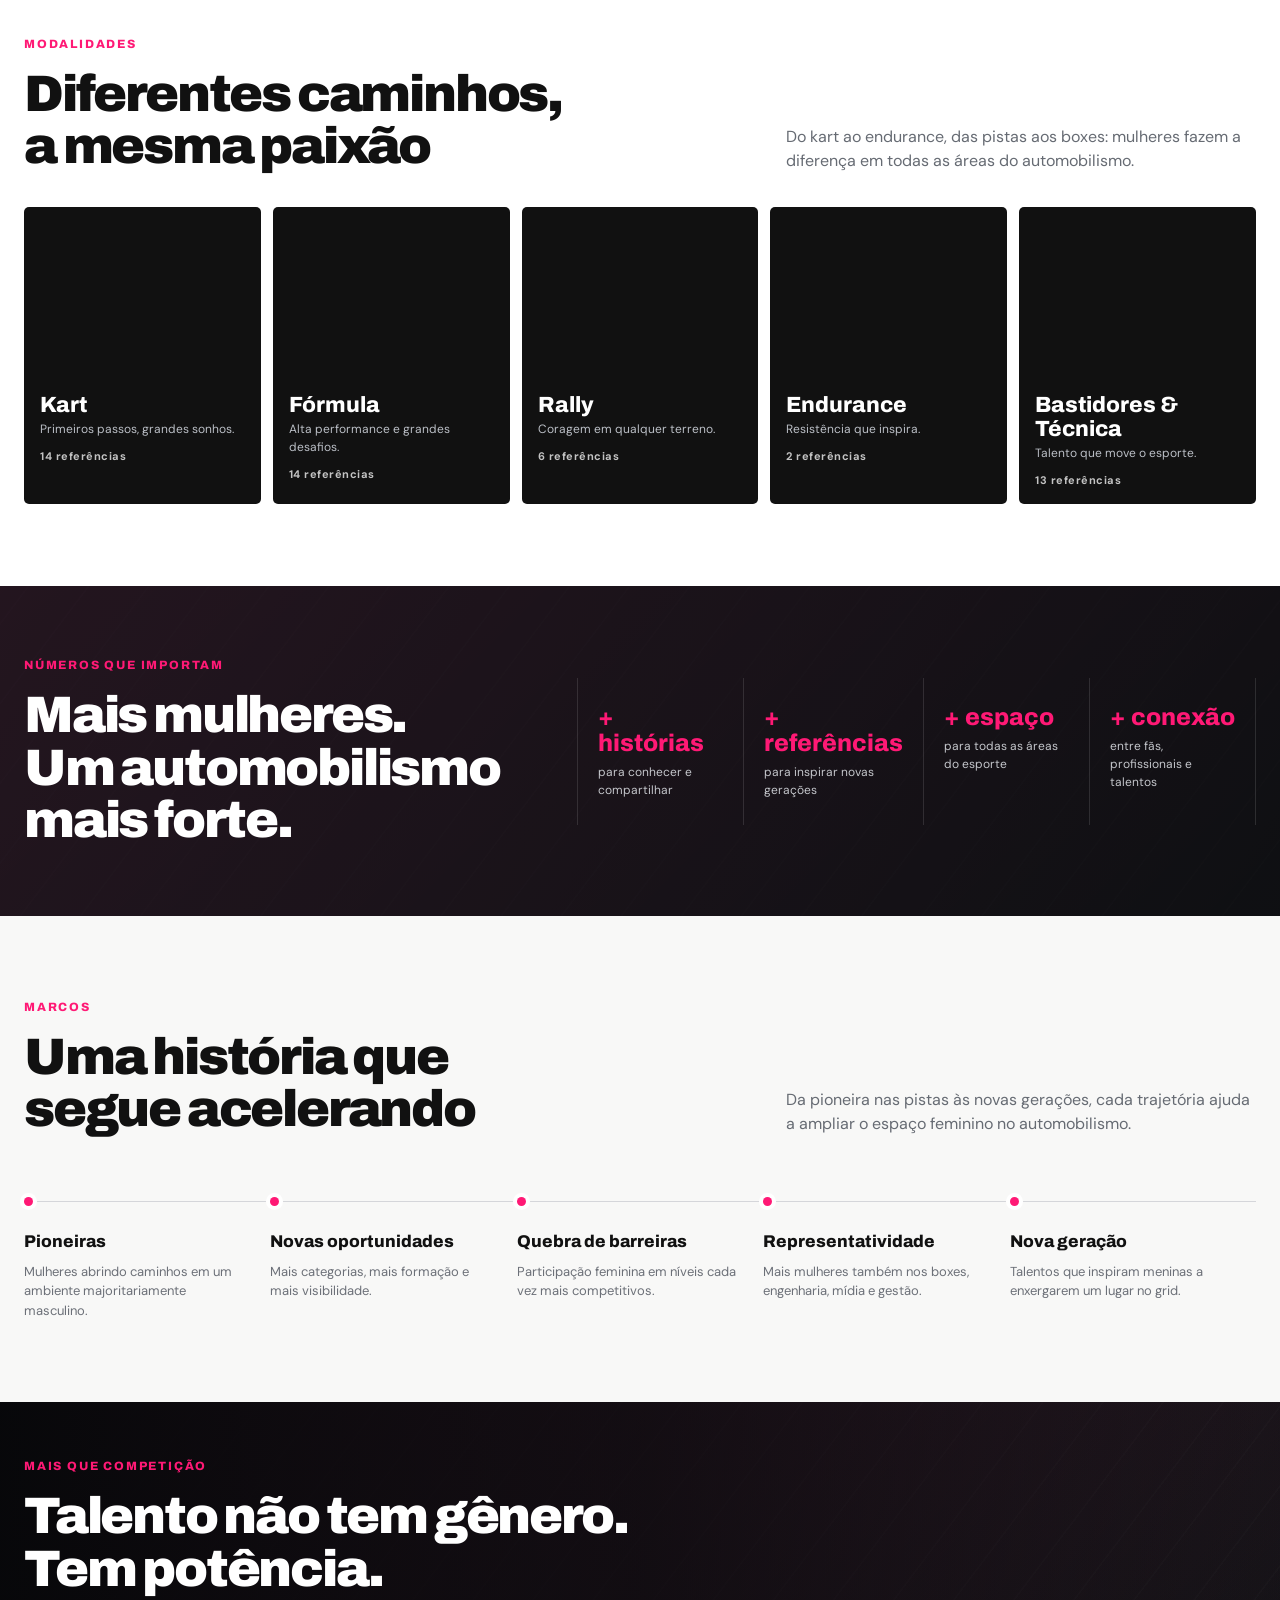
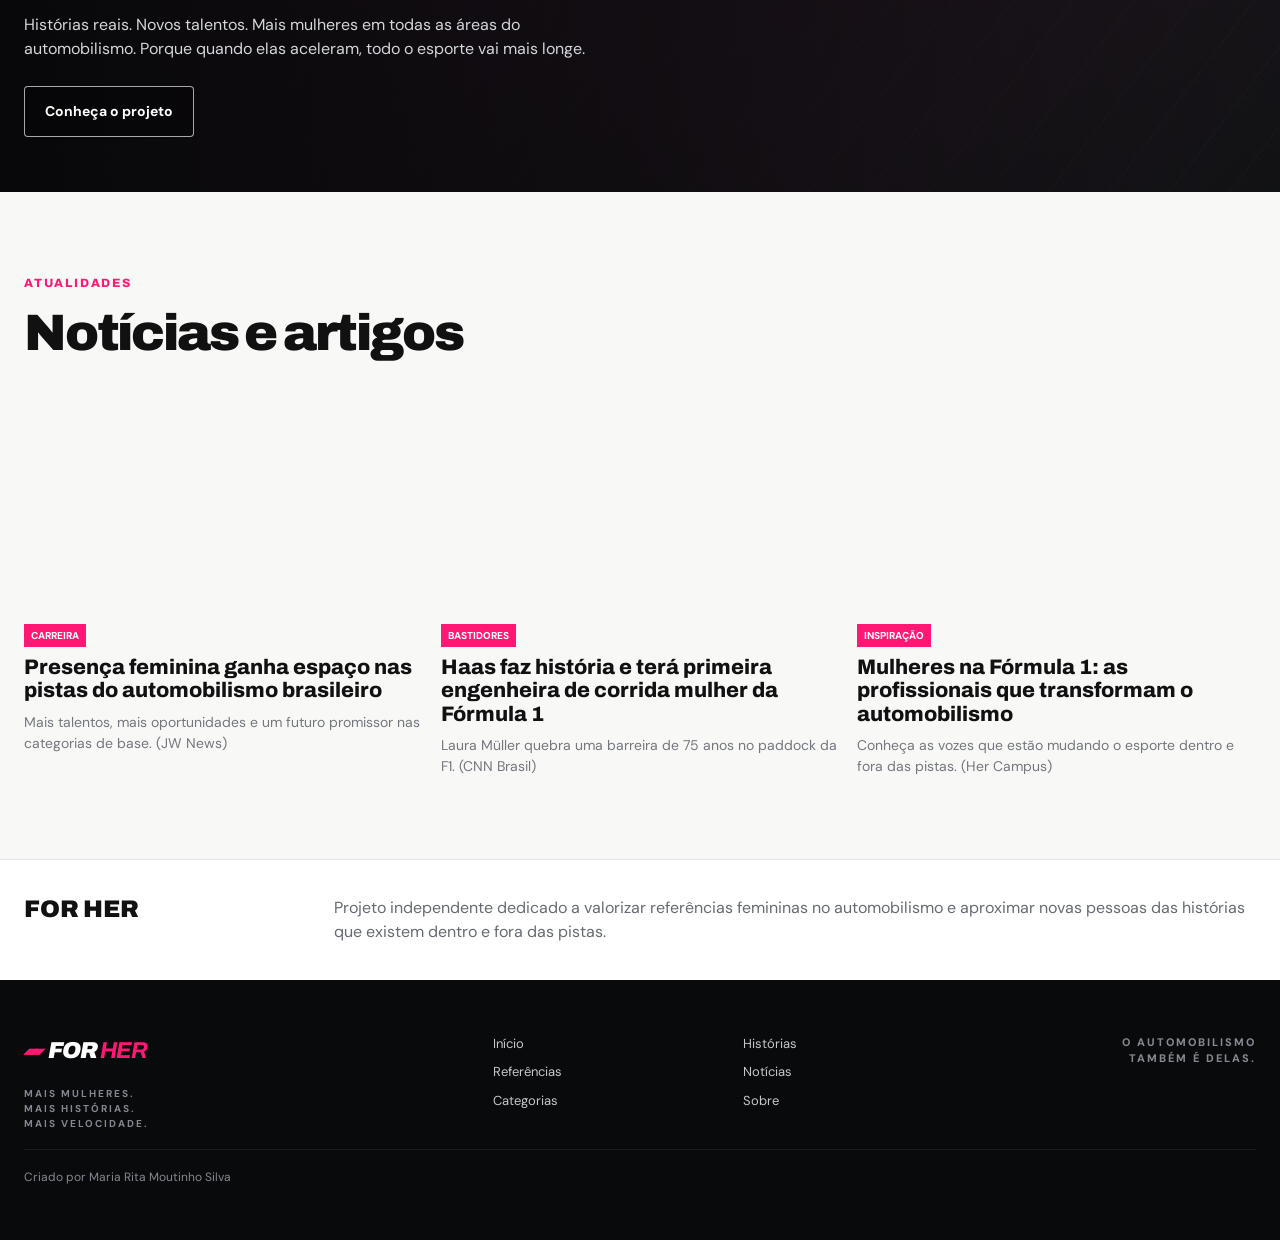
==== commit d7a7e042: "Fix wrong reference counts on category cards The homepage counted only the featured profile cards em" ====
--- a/grid-delas-site/index.html
+++ b/grid-delas-site/index.html
@@ -274,23 +274,23 @@
         <div class="category-grid">
           <a class="category-card" data-cat="kart" href="kart.html" target="_blank" rel="noopener noreferrer">
             <div class="cat-photo" style="background-image:url('https://commons.wikimedia.org/wiki/Special:FilePath/Kart_Racing_at_Karting_North_East_-_geograph.org.uk_-_483452.jpg')"></div>
-            <div class="cat-body"><h3>Kart</h3><p>Primeiros passos, grandes sonhos.</p><span class="cat-count"></span></div>
+            <div class="cat-body"><h3>Kart</h3><p>Primeiros passos, grandes sonhos.</p><span class="cat-count">14 referências</span></div>
           </a>
           <a class="category-card" data-cat="formula" href="formula.html" target="_blank" rel="noopener noreferrer">
             <div class="cat-photo" style="background-image:url('https://commons.wikimedia.org/wiki/Special:FilePath/2026-08-23_Motorsport,_Gro%C3%9Fer_Preis_der_Niederlande_2026,_F1_Academy_STP_2790.jpg')"></div>
-            <div class="cat-body"><h3>Fórmula</h3><p>Alta performance e grandes desafios.</p><span class="cat-count"></span></div>
+            <div class="cat-body"><h3>Fórmula</h3><p>Alta performance e grandes desafios.</p><span class="cat-count">14 referências</span></div>
           </a>
           <a class="category-card" data-cat="rally" href="rally.html" target="_blank" rel="noopener noreferrer">
             <div class="cat-photo" style="background-image:url('https://commons.wikimedia.org/wiki/Special:FilePath/Adac_Rallye_Deutschland_2015_(121922709).jpeg')"></div>
-            <div class="cat-body"><h3>Rally</h3><p>Coragem em qualquer terreno.</p><span class="cat-count"></span></div>
+            <div class="cat-body"><h3>Rally</h3><p>Coragem em qualquer terreno.</p><span class="cat-count">6 referências</span></div>
           </a>
           <a class="category-card" data-cat="endurance" href="endurance.html" target="_blank" rel="noopener noreferrer">
             <div class="cat-photo" style="background-image:url('https://commons.wikimedia.org/wiki/Special:FilePath/Toyota_GR010_Hybrid_2023_Le_Mans_hypercar_(53048168926).jpg')"></div>
-            <div class="cat-body"><h3>Endurance</h3><p>Resistência que inspira.</p><span class="cat-count"></span></div>
+            <div class="cat-body"><h3>Endurance</h3><p>Resistência que inspira.</p><span class="cat-count">2 referências</span></div>
           </a>
           <a class="category-card" data-cat="tecnica" href="tecnica.html" target="_blank" rel="noopener noreferrer">
             <div class="cat-photo" style="background-image:url('https://commons.wikimedia.org/wiki/Special:FilePath/2011_British_GP_-_Lotus_garage.jpg')"></div>
-            <div class="cat-body"><h3>Bastidores & Técnica</h3><p>Talento que move o esporte.</p><span class="cat-count"></span></div>
+            <div class="cat-body"><h3>Bastidores & Técnica</h3><p>Talento que move o esporte.</p><span class="cat-count">13 referências</span></div>
           </a>
         </div>
       </div>
